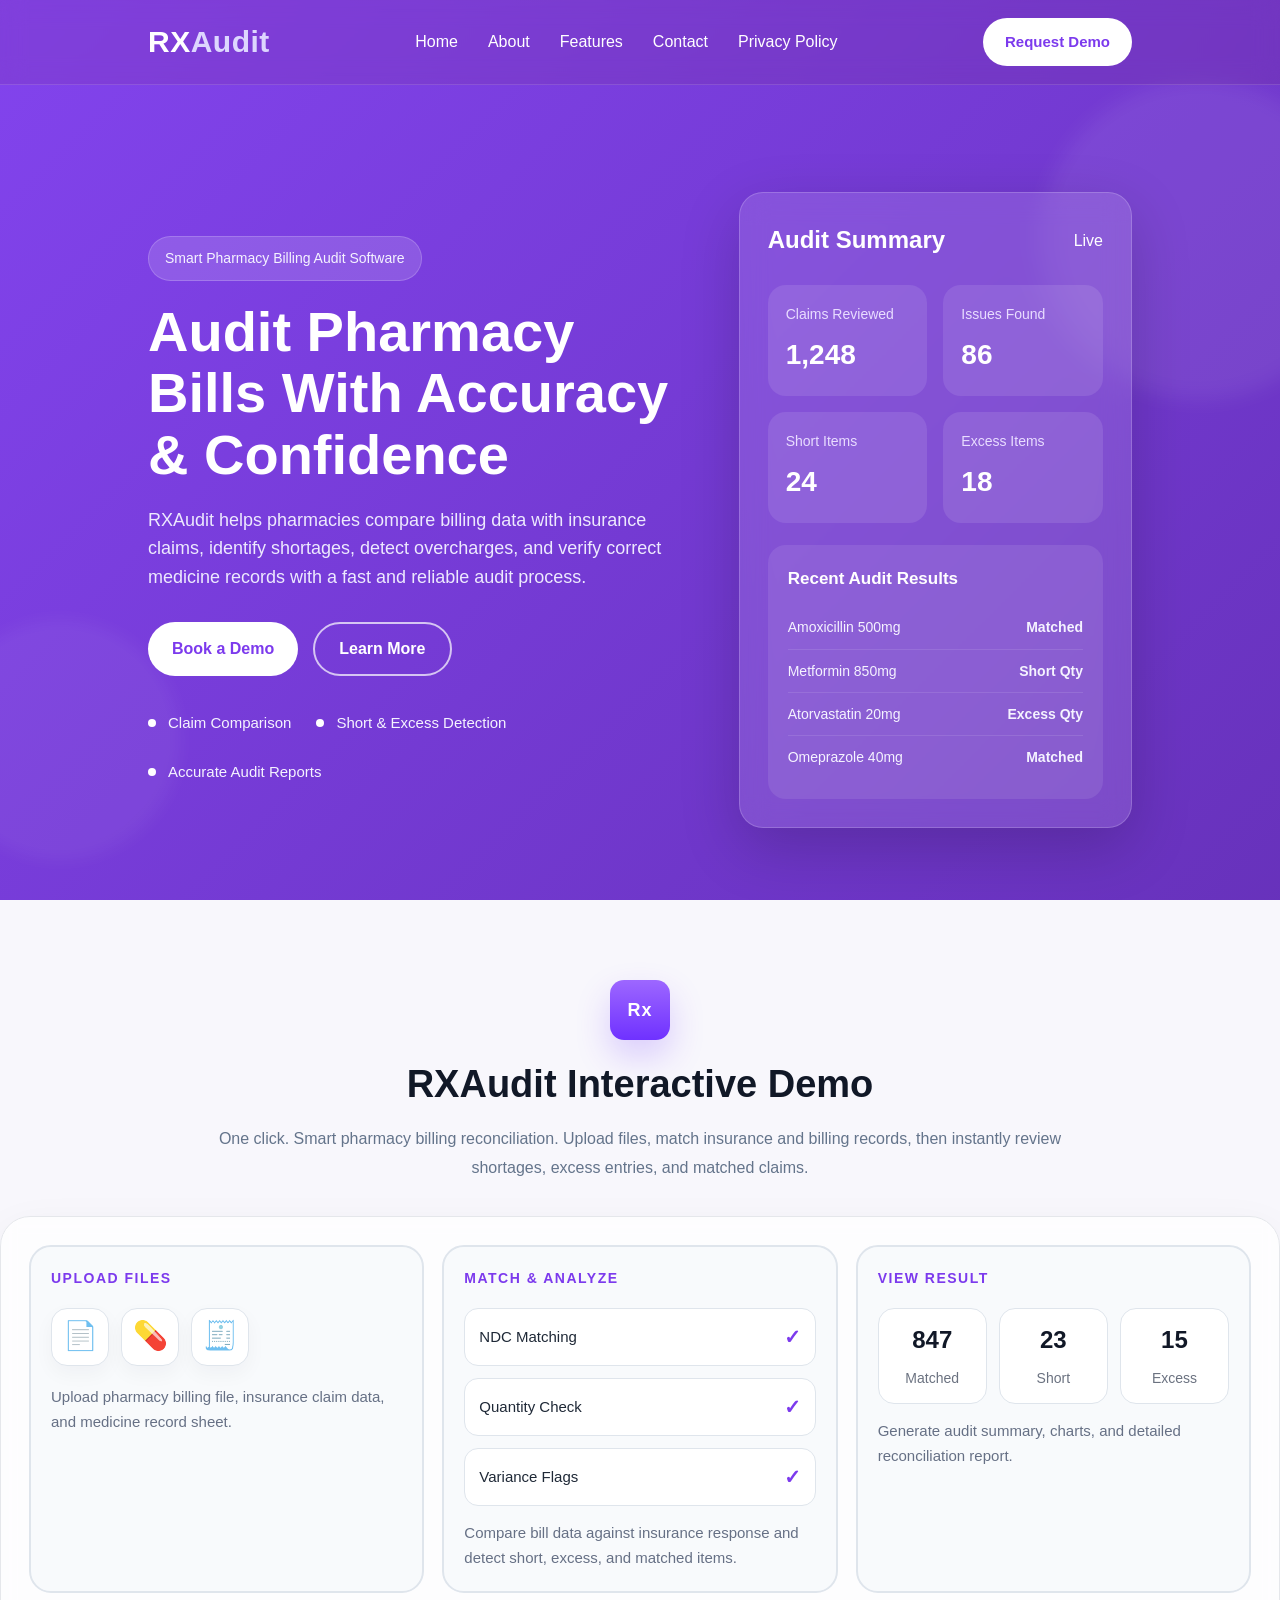
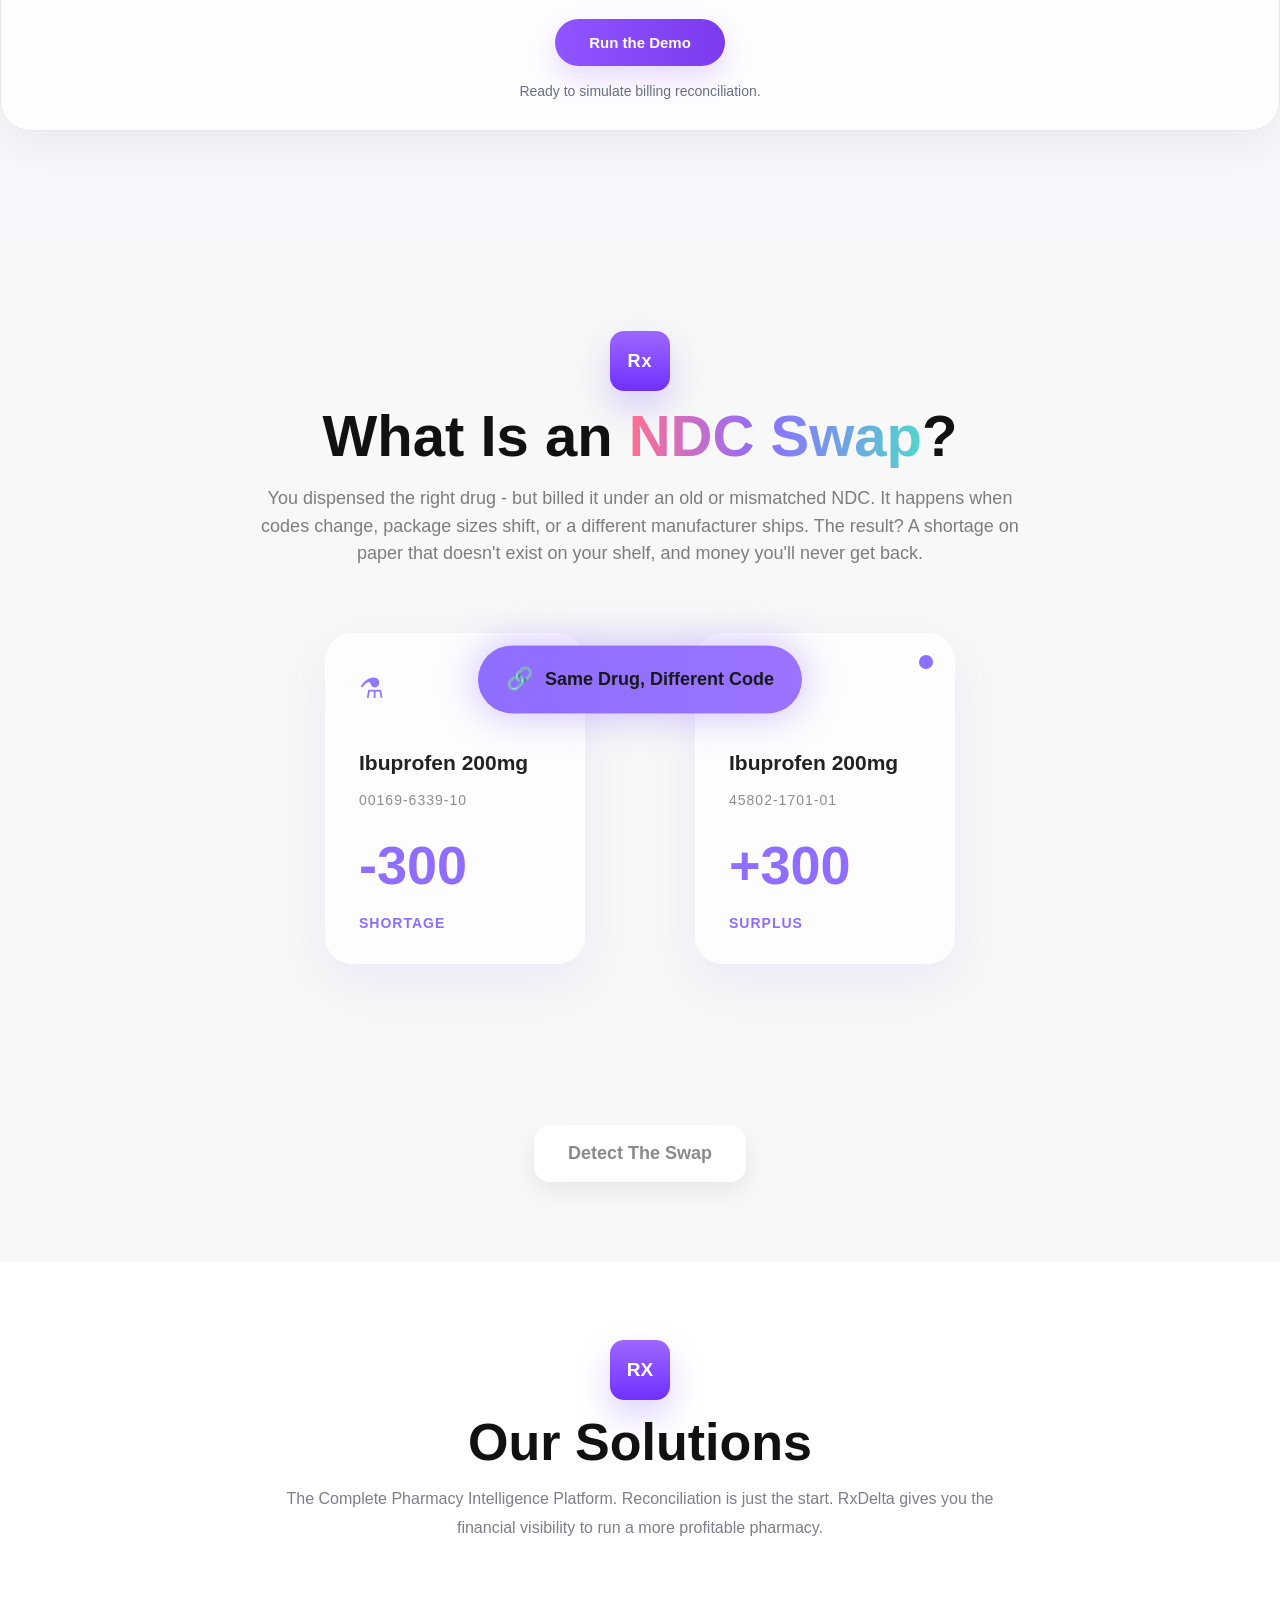
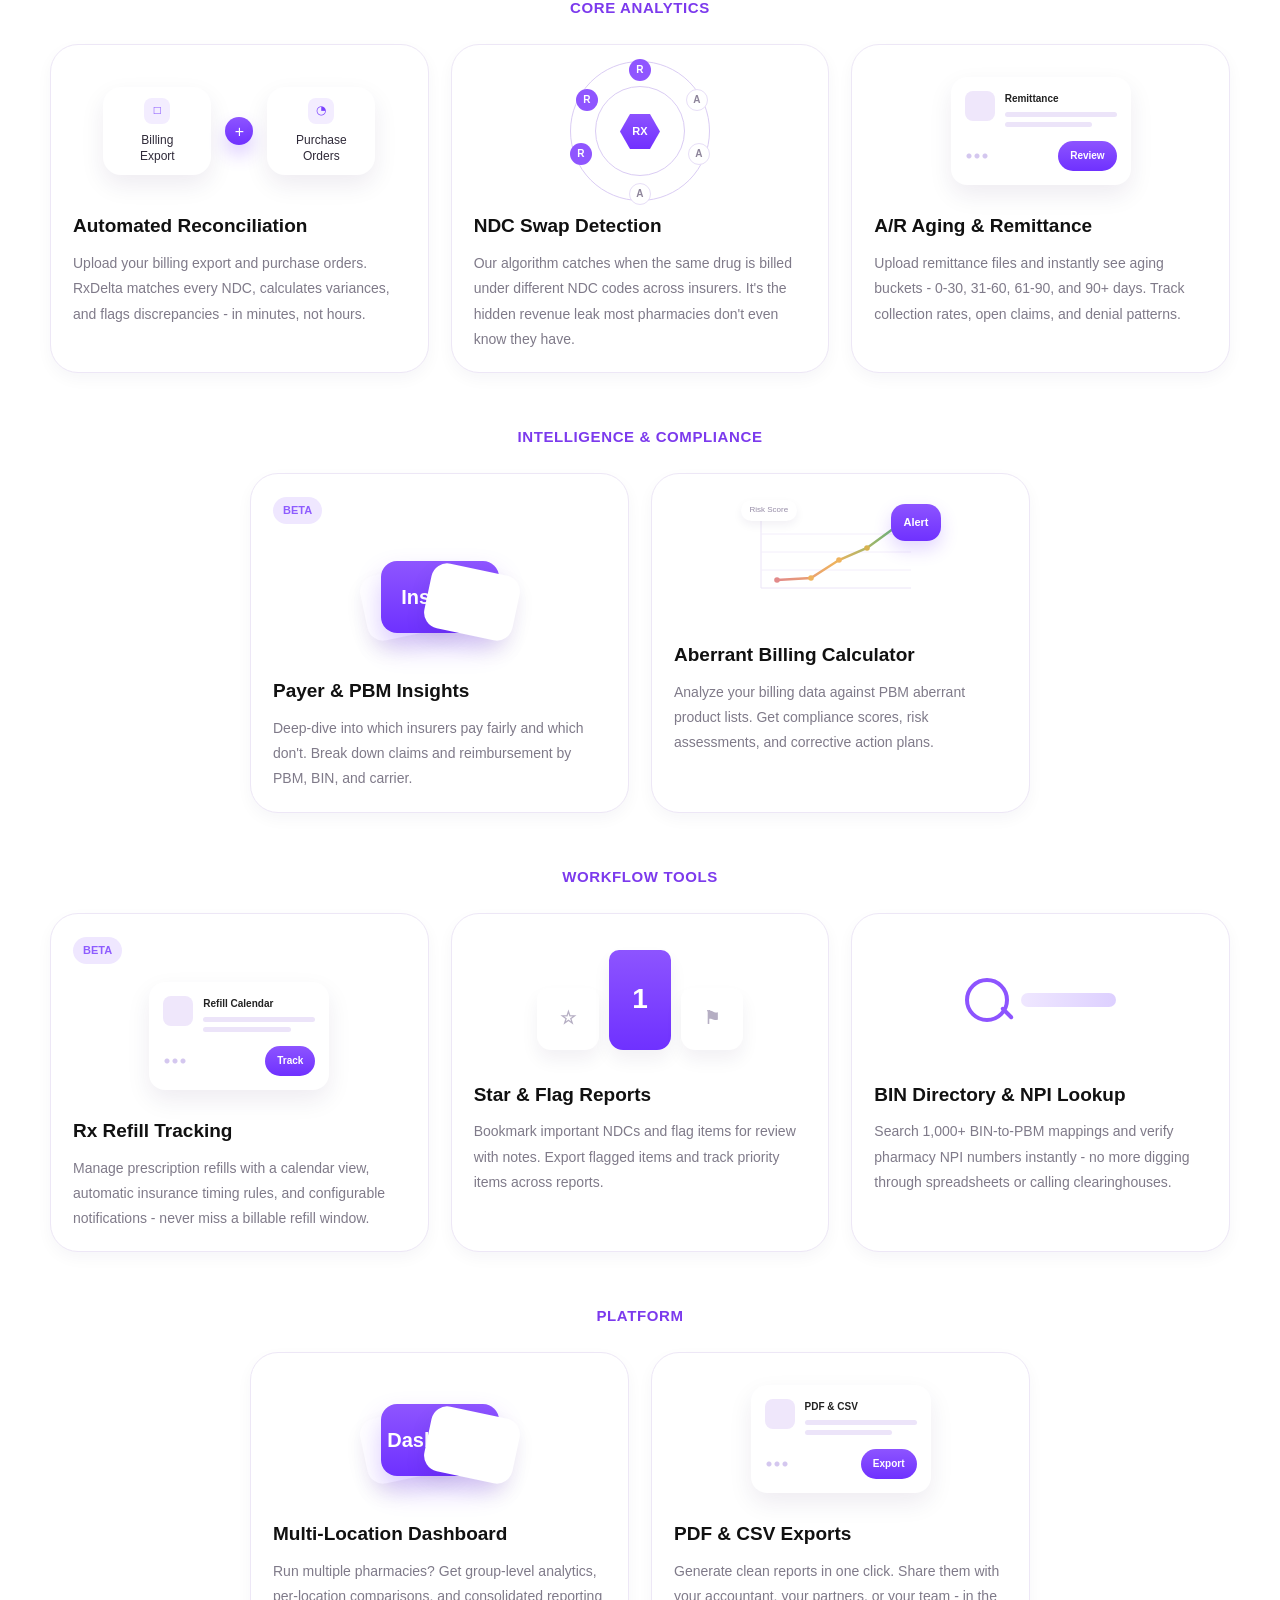
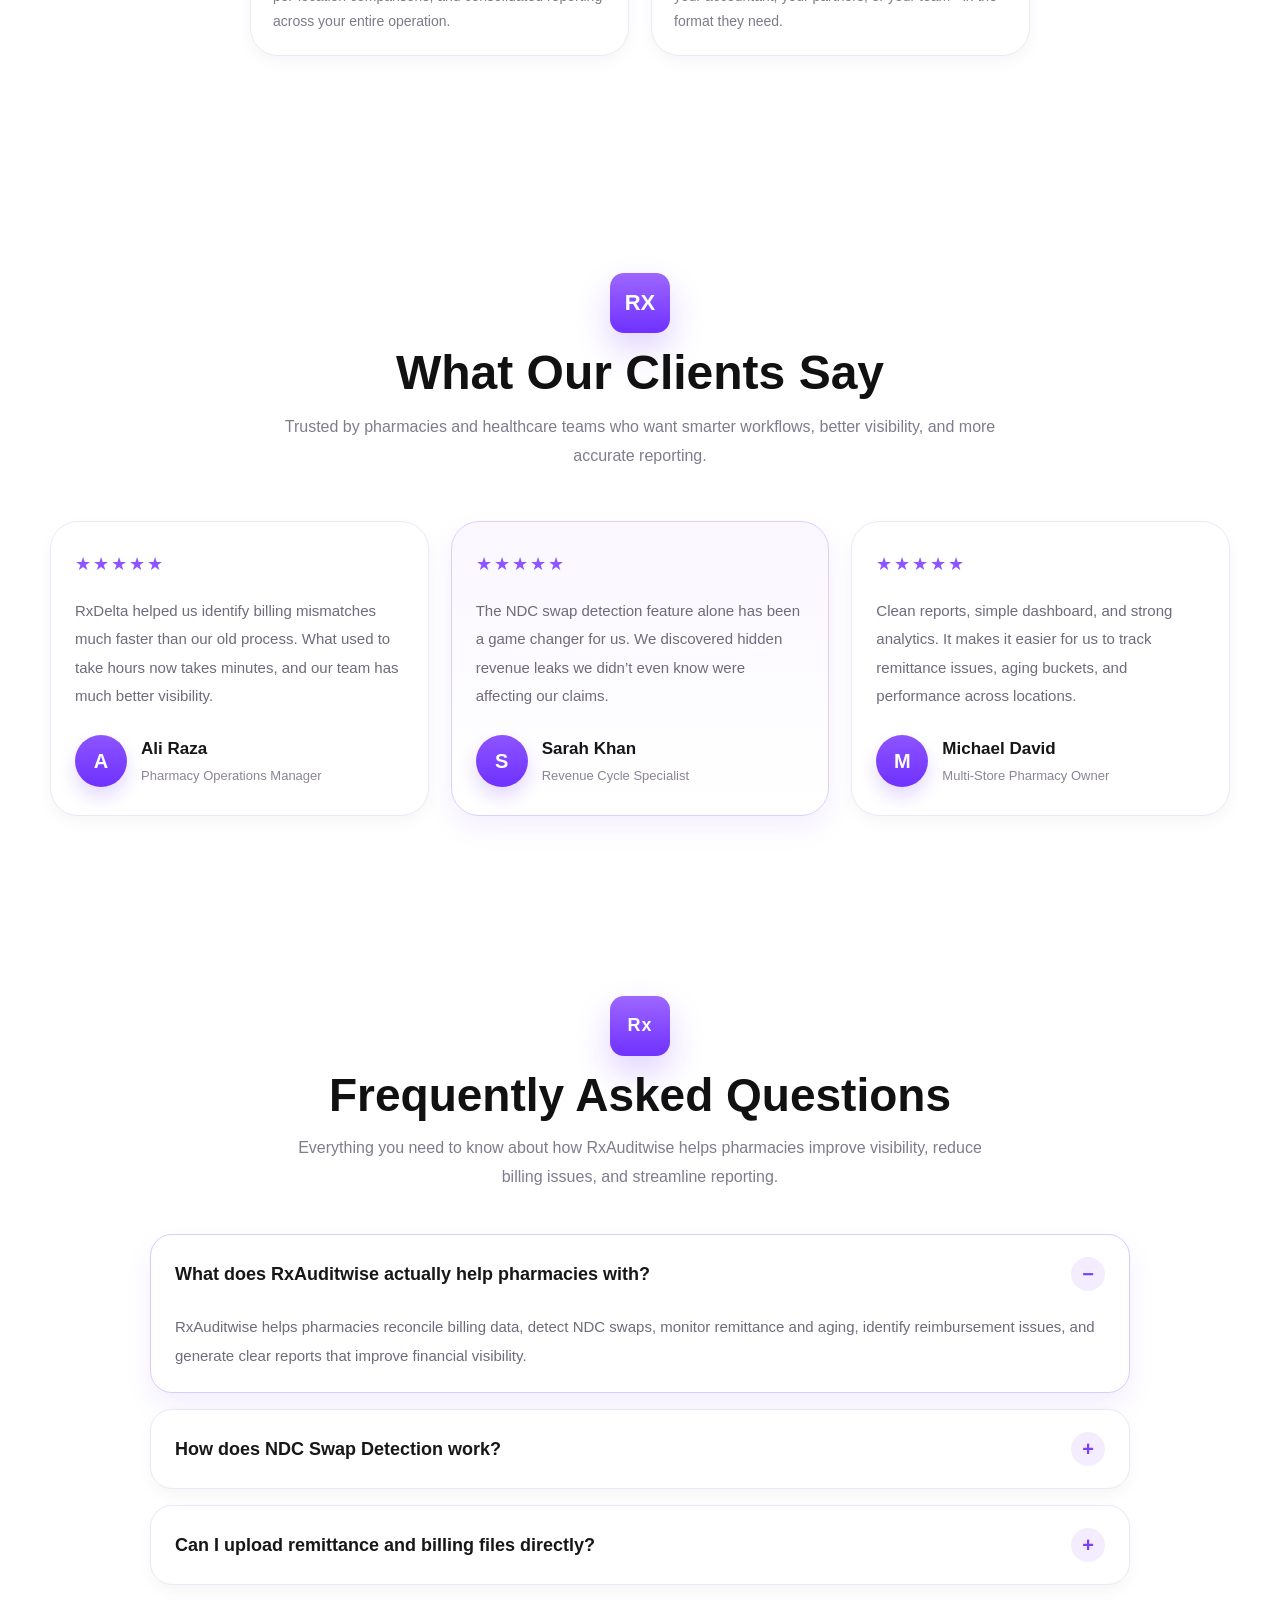
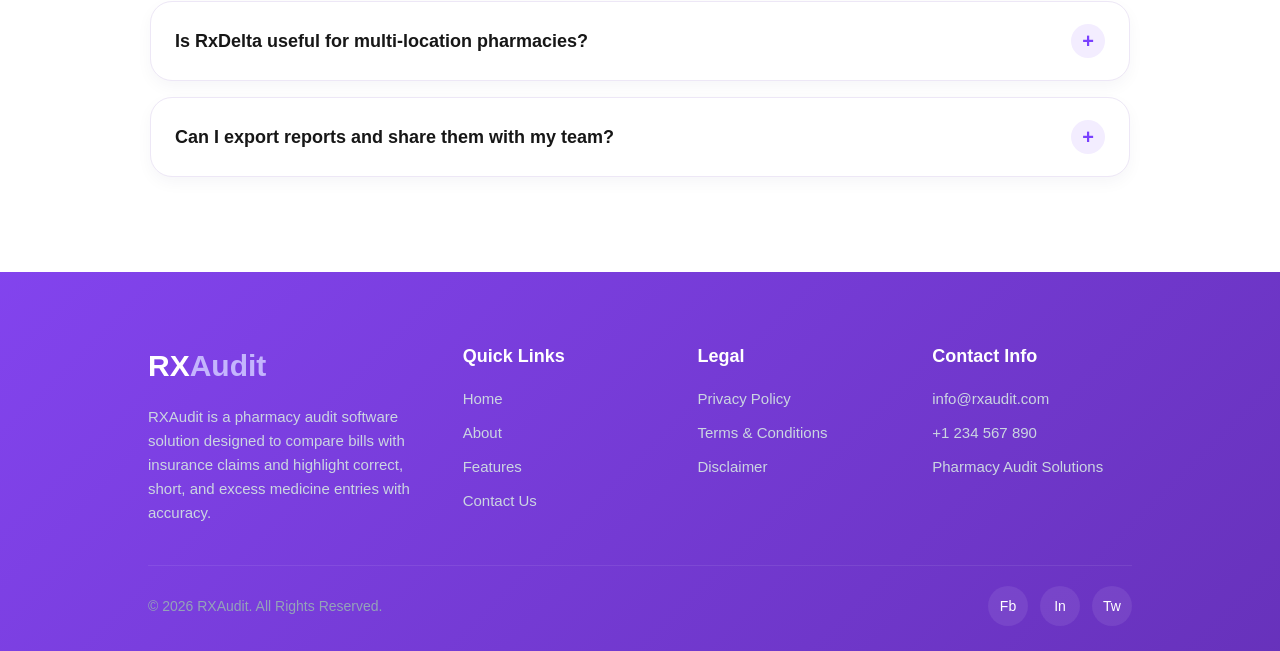
==== index.html @ bf42e281 "Add files via upload" ====
<!DOCTYPE html>
<html lang="en">
<head>
  <meta charset="UTF-8" />
  <meta name="viewport" content="width=device-width, initial-scale=1.0" />
  <title>RXAudit</title>
  <link rel="stylesheet" href="rxaudit.css">
  </head>


<body>

  <!-- Header -->
  <header class="rxa-header">
    <div class="container">
      <div class="rxa-header-inner">
        <a href="#" class="rxa-logo">RX<span>Audit</span></a>

        <nav class="rxa-nav" id="rxaNav">
          <a href="#">Home</a>
          <a href="#">About</a>
          <a href="#">Features</a>
          <a href="#">Contact</a>
          <a href="#">Privacy Policy</a>
        </nav>

        <a href="#" class="rxa-header-btn">Request Demo</a>

        <div class="rxa-menu-toggle" id="rxaMenuToggle">
          <span></span>
          <span></span>
          <span></span>
        </div>
      </div>
    </div>
  </header>

  <!-- Hero Section -->
  <section class="rxa-hero">
    <div class="container">
      <div class="rxa-hero-inner">
        
        <div class="rxa-hero-text">
          <div class="rxa-badge">Smart Pharmacy Billing Audit Software</div>
          <h1>Audit Pharmacy Bills With Accuracy & Confidence</h1>
          <p>
            RXAudit helps pharmacies compare billing data with insurance claims, identify shortages, detect overcharges, and verify correct medicine records with a fast and reliable audit process.
          </p>

          <div class="rxa-hero-buttons">
            <a href="#" class="rxa-btn-primary">Book a Demo</a>
            <a href="#" class="rxa-btn-outline">Learn More</a>
          </div>

          <div class="rxa-hero-features">
            <span>Claim Comparison</span>
            <span>Short & Excess Detection</span>
            <span>Accurate Audit Reports</span>
          </div>
        </div>

        <div class="rxa-hero-card">
          <div class="rxa-card-top">
            <h3>Audit Summary</h3>
            <span class="rxa-status">Live</span>
          </div>

          <div class="rxa-stat-grid">
            <div class="rxa-stat-box">
              <h4>Claims Reviewed</h4>
              <strong>1,248</strong>
            </div>
            <div class="rxa-stat-box">
              <h4>Issues Found</h4>
              <strong>86</strong>
            </div>
            <div class="rxa-stat-box">
              <h4>Short Items</h4>
              <strong>24</strong>
            </div>
            <div class="rxa-stat-box">
              <h4>Excess Items</h4>
              <strong>18</strong>
            </div>
          </div>

          <div class="rxa-audit-list">
            <h5>Recent Audit Results</h5>
            <ul>
              <li><span>Amoxicillin 500mg</span> <strong>Matched</strong></li>
              <li><span>Metformin 850mg</span> <strong>Short Qty</strong></li>
              <li><span>Atorvastatin 20mg</span> <strong>Excess Qty</strong></li>
              <li><span>Omeprazole 40mg</span> <strong>Matched</strong></li>
            </ul>
          </div>
        </div>

      </div>
    </div>
  </section>


  


<!--Demo Section Start-->


<section>
  <div class="rx-wrapper">
    <div class="rx-heading">
        <div class="rxs-faq-icon-box">Rx</div>
      <h2>RXAudit Interactive Demo</h2>
      <p>
        One click. Smart pharmacy billing reconciliation. Upload files, match insurance and billing records, then instantly review shortages, excess entries, and matched claims.
      </p>
    </div>

    <!-- TOP 3 STEP SECTION -->
    <div class="rx-demo-card">
      <div class="rx-steps-grid">
        <div class="rx-step-box" id="step1">
          <div class="rx-step-label">Upload Files</div>
          <div class="rx-icons-row">
            <div class="rx-icon-card">📄</div>
            <div class="rx-icon-card">💊</div>
            <div class="rx-icon-card">🧾</div>
          </div>
          <div class="rx-step-status">
            Upload pharmacy billing file, insurance claim data, and medicine record sheet.
          </div>
        </div>

        <div class="rx-step-box" id="step2">
          <div class="rx-step-label">Match & Analyze</div>
          <div class="rx-compare-list">
            <div class="rx-compare-item">
              <span>NDC Matching</span>
              <span class="rx-check">✓</span>
            </div>
            <div class="rx-compare-item">
              <span>Quantity Check</span>
              <span class="rx-check">✓</span>
            </div>
            <div class="rx-compare-item">
              <span>Variance Flags</span>
              <span class="rx-check">✓</span>
            </div>
          </div>
          <div class="rx-step-status">
            Compare bill data against insurance response and detect short, excess, and matched items.
          </div>
        </div>

        <div class="rx-step-box" id="step3">
          <div class="rx-step-label">View Result</div>
          <div class="rx-view-stats">
            <div class="rx-mini-stat">
              <strong id="topMatched">847</strong>
              <span>Matched</span>
            </div>
            <div class="rx-mini-stat">
              <strong id="topShort">23</strong>
              <span>Short</span>
            </div>
            <div class="rx-mini-stat">
              <strong id="topExcess">15</strong>
              <span>Excess</span>
            </div>
          </div>
          <div class="rx-step-status">
            Generate audit summary, charts, and detailed reconciliation report.
          </div>
        </div>
      </div>

      <div class="rx-demo-controls">
        <button class="rx-run-btn" id="runDemoBtn">Run the Demo</button>
        <div class="rx-demo-status" id="demoStatus">Ready to simulate billing reconciliation.</div>
      </div>
    </div>

    <!-- BOTTOM DASHBOARD -->
    <div class="rx-dashboard" id="rxDashboard">
      <div class="rx-card rx-chart-card">
        <div class="rx-chart-header">
          <div class="rx-chart-left">
            <h5>Insurance Claims</h5>
            <div class="rx-claims-row">
              <h3 id="claimValue">$1.8M</h3>
              <div class="rx-growth" id="claimGrowth">▲ 30.5%</div>
            </div>
          </div>

          <div class="rx-chart-right">
            <span>Claims</span>
            <strong>$</strong>
          </div>
        </div>

        <div class="rx-legend">
          <div class="rx-legend-item"><span class="rx-dot dot-a"></span> Insurance A</div>
          <div class="rx-legend-item"><span class="rx-dot dot-b"></span> Insurance B</div>
          <div class="rx-legend-item"><span class="rx-dot dot-c"></span> Insurance C</div>
        </div>

        <div class="rx-chart-area">
          <div class="rx-grid-line g1"></div>
          <div class="rx-grid-line g2"></div>
          <div class="rx-grid-line g3"></div>
          <div class="rx-grid-line g4"></div>
          <div class="rx-grid-line g5"></div>

          <div class="rx-y-labels">
            <span>100K</span>
            <span>75K</span>
            <span>50K</span>
            <span>25K</span>
            <span>0</span>
          </div>

          <svg class="rx-chart-svg" viewBox="0 0 1000 250" preserveAspectRatio="none">
            <defs>
              <linearGradient id="fillA" x1="0" y1="0" x2="0" y2="1">
                <stop offset="0%" stop-color="#4361ff" stop-opacity="0.18"/>
                <stop offset="100%" stop-color="#4361ff" stop-opacity="0.03"/>
              </linearGradient>
            </defs>

            <path id="areaA" fill="url(#fillA)" stroke="none"></path>
<path id="lineA" fill="none" stroke="#4361ff" stroke-width="4" stroke-linecap="round"></path>
<path id="lineB" fill="none" stroke="#22c55e" stroke-width="2.5" stroke-linecap="round"></path>
<path id="lineC" fill="none" stroke="#f59e0b" stroke-width="2.5" stroke-linecap="round"></path>
          </svg>
        </div>

        <div class="rx-months">
          <span>Jan</span><span>Feb</span><span>Mar</span><span>Apr</span>
          <span>May</span><span>Jun</span><span>Jul</span><span>Aug</span>
          <span>Sep</span><span>Oct</span><span>Nov</span><span>Dec</span>
        </div>
      </div>

      <div class="rx-tabs">
        <button class="rx-tab-btn" data-tab="all">All</button>
        <button class="rx-tab-btn active" data-tab="A">Insurance A</button>
        <button class="rx-tab-btn" data-tab="B">Insurance B</button>
        <button class="rx-tab-btn" data-tab="C">Insurance C</button>
      </div>

      <div class="rx-card rx-report-card">
        <h5>Your Reconciliation Report</h5>
        <div class="rx-table-wrap">
          <table class="rx-report-table">
            <thead>
              <tr>
                <th>NDC</th>
                <th>Drug Name</th>
                <th>Billed</th>
                <th>Purch</th>
                <th>Delta</th>
              </tr>
            </thead>
            <tbody id="reportTableBody"></tbody>
          </table>
        </div>
      </div>
    </div>
  </div>
</section>


<!-- Demo Section End-->


<!--NDC Swap Demo Section Start-->


<section class="ndc-swap-demo">
  <div class="ndc-demo-container">
    <div class="ndc-demo-header">
        <div class="rxs-faq-icon-box">Rx</div>
      <h2>What Is an <span>NDC Swap</span>?</h2>
      <p>
        You dispensed the right drug - but billed it under an old or mismatched NDC.
        It happens when codes change, package sizes shift, or a different manufacturer ships.
        The result? A shortage on paper that doesn't exist on your shelf, and money you'll never get back.
      </p>
    </div>

    <div class="ndc-cards-wrap" id="ndcCardsWrap">
      <div class="ndc-card ndc-left-card">
        <div class="ndc-card-icon">⚗</div>
        <div class="ndc-card-dot"></div>
        <h3>Ibuprofen 200mg</h3>
        <p class="ndc-code">00169-6339-10</p>
        <div class="ndc-amount ndc-negative" id="leftAmount">-300</div>
        <div class="ndc-label">SHORTAGE</div>
      </div>

      <div class="ndc-swap-badge" id="swapBadge">
        <span>🔗</span>
        <span>Same Drug, Different Code</span>
      </div>

      <div class="ndc-card ndc-right-card">
        <div class="ndc-card-icon">⚗</div>
        <div class="ndc-card-dot"></div>
        <h3>Ibuprofen 200mg</h3>
        <p class="ndc-code">45802-1701-01</p>
        <div class="ndc-amount ndc-positive" id="rightAmount">+300</div>
        <div class="ndc-label">SURPLUS</div>
      </div>

      <div class="ndc-scan-line" id="scanLine"></div>
    </div>

    <div class="ndc-result" id="ndcResult">
      <span class="neg">-300</span>
      <span class="eq-symbol">+</span>
      <span class="pos">+300</span>
      <span class="eq-symbol">=</span>
      <span class="zero">0</span>
    </div>

    <div class="ndc-demo-btn-wrap">
      <button id="detectSwapBtn" class="ndc-demo-btn">Detect The Swap</button>
    </div>
  </div>
</section>

<!--NDC Swap Demo Section End-->


<!--Our Solutions Section Start -->
<section class="rxs-solutions-main">
  <div class="rxs-solutions-container">

    <div class="rxs-solutions-header">
      <div class="rxs-solutions-top-line"></div>
      <div class="rxs-solutions-icon-box">RX</div>
      <h2 class="rxs-solutions-title">Our Solutions</h2>
      <p class="rxs-solutions-subtitle">
        The Complete Pharmacy Intelligence Platform. Reconciliation is just the start. RxDelta gives you the financial visibility to run a more profitable pharmacy.
      </p>
    </div>

    <!-- Core Analytics -->
    <div class="rxs-solutions-group">
      <div class="rxs-solutions-group-label">Core Analytics</div>

      <div class="rxs-solutions-grid rxs-solutions-grid-3">
        <div class="rxs-solution-card">
          <div class="rxs-card-visual">
            <div class="rxs-visual-flow">
              <div class="rxs-mini-box">
                <div class="rxs-mini-icon">□</div>
                <span>Billing<br>Export</span>
              </div>
              <div class="rxs-plus-badge">+</div>
              <div class="rxs-mini-box">
                <div class="rxs-mini-icon">◔</div>
                <span>Purchase<br>Orders</span>
              </div>
            </div>
          </div>
          <h3>Automated Reconciliation</h3>
          <p>
            Upload your billing export and purchase orders. RxDelta matches every NDC, calculates variances, and flags discrepancies - in minutes, not hours.
          </p>
        </div>

        <div class="rxs-solution-card">
          <div class="rxs-card-visual">
            <div class="rxs-circle-system">
              <div class="rxs-ring rxs-ring-one"></div>
              <div class="rxs-ring rxs-ring-two"></div>

              <span class="rxs-node rxs-node-r rxs-n1">R</span>
              <span class="rxs-node rxs-node-r rxs-n2">R</span>
              <span class="rxs-node rxs-node-r rxs-n3">R</span>
              <span class="rxs-node rxs-node-a rxs-n4">A</span>
              <span class="rxs-node rxs-node-a rxs-n5">A</span>
              <span class="rxs-node rxs-node-a rxs-n6">A</span>

              <div class="rxs-center-hex">RX</div>
            </div>
          </div>
          <h3>NDC Swap Detection</h3>
          <p>
            Our algorithm catches when the same drug is billed under different NDC codes across insurers. It's the hidden revenue leak most pharmacies don't even know they have.
          </p>
        </div>

        <div class="rxs-solution-card">
          <div class="rxs-card-visual">
            <div class="rxs-product-demo">
              <div class="rxs-product-row">
                <div class="rxs-thumb-box"></div>
                <div class="rxs-product-lines">
                  <strong>Remittance</strong>
                  <span></span>
                  <span></span>
                </div>
              </div>
              <div class="rxs-product-footer">
                <div class="rxs-dots"></div>
                <a href="#">Review</a>
              </div>
            </div>
          </div>
          <h3>A/R Aging &amp; Remittance</h3>
          <p>
            Upload remittance files and instantly see aging buckets - 0-30, 31-60, 61-90, and 90+ days. Track collection rates, open claims, and denial patterns.
          </p>
        </div>
      </div>
    </div>

    <!-- Intelligence & Compliance -->
    <div class="rxs-solutions-group">
      <div class="rxs-solutions-group-label">Intelligence &amp; Compliance</div>

      <div class="rxs-solutions-grid rxs-solutions-grid-2">
        <div class="rxs-solution-card">
          <div class="rxs-card-badge-row">
            <span class="rxs-beta-badge">Beta</span>
          </div>
          <div class="rxs-card-visual">
            <div class="rxs-stack-wrap">
              <div class="rxs-stack-card left"></div>
              <div class="rxs-stack-card center">Insights</div>
              <div class="rxs-stack-card right"></div>
            </div>
          </div>
          <h3>Payer &amp; PBM Insights</h3>
          <p>
            Deep-dive into which insurers pay fairly and which don't. Break down claims and reimbursement by PBM, BIN, and carrier.
          </p>
        </div>

        <div class="rxs-solution-card">
          <div class="rxs-card-visual">
            <div class="rxs-graph-box">
              <div class="rxs-graph-tag">Risk Score</div>
              <div class="rxs-graph-price">Alert</div>
              <svg width="190" height="110" viewBox="0 0 190 110">
                <line x1="20" y1="88" x2="170" y2="88" stroke="#ebe4f7" stroke-width="1"/>
                <line x1="20" y1="20" x2="20" y2="88" stroke="#ebe4f7" stroke-width="1"/>
                <line x1="20" y1="70" x2="170" y2="70" stroke="#f3eefb" stroke-width="1"/>
                <line x1="20" y1="52" x2="170" y2="52" stroke="#f3eefb" stroke-width="1"/>
                <line x1="20" y1="34" x2="170" y2="34" stroke="#f3eefb" stroke-width="1"/>

                <polyline
                  points="36,80 70,78 98,60 126,48 156,26"
                  fill="none"
                  stroke="url(#rxsGraphGrad)"
                  stroke-width="2.5"
                />

                <circle cx="36" cy="80" r="2.8" fill="#e28a8a"/>
                <circle cx="70" cy="78" r="2.8" fill="#efb35e"/>
                <circle cx="98" cy="60" r="2.8" fill="#efb35e"/>
                <circle cx="126" cy="48" r="2.8" fill="#d7b24f"/>
                <circle cx="156" cy="26" r="3.4" fill="#63b874"/>

                <defs>
                  <linearGradient id="rxsGraphGrad" x1="36" y1="80" x2="156" y2="26" gradientUnits="userSpaceOnUse">
                    <stop offset="0%" stop-color="#e28a8a"/>
                    <stop offset="45%" stop-color="#efb35e"/>
                    <stop offset="100%" stop-color="#63b874"/>
                  </linearGradient>
                </defs>
              </svg>
            </div>
          </div>
          <h3>Aberrant Billing Calculator</h3>
          <p>
            Analyze your billing data against PBM aberrant product lists. Get compliance scores, risk assessments, and corrective action plans.
          </p>
        </div>
      </div>
    </div>

    <!-- Workflow Tools -->
    <div class="rxs-solutions-group">
      <div class="rxs-solutions-group-label">Workflow Tools</div>

      <div class="rxs-solutions-grid rxs-solutions-grid-3">
        <div class="rxs-solution-card">
          <div class="rxs-card-badge-row">
            <span class="rxs-beta-badge">Beta</span>
          </div>
          <div class="rxs-card-visual">
            <div class="rxs-product-demo">
              <div class="rxs-product-row">
                <div class="rxs-thumb-box"></div>
                <div class="rxs-product-lines">
                  <strong>Refill Calendar</strong>
                  <span></span>
                  <span></span>
                </div>
              </div>
              <div class="rxs-product-footer">
                <div class="rxs-dots"></div>
                <a href="#">Track</a>
              </div>
            </div>
          </div>
          <h3>Rx Refill Tracking</h3>
          <p>
            Manage prescription refills with a calendar view, automatic insurance timing rules, and configurable notifications - never miss a billable refill window.
          </p>
        </div>

        <div class="rxs-solution-card">
          <div class="rxs-card-visual">
            <div class="rxs-rank-wrap">
              <div class="rxs-rank-box small">☆</div>
              <div class="rxs-rank-box big">1</div>
              <div class="rxs-rank-box small">⚑</div>
            </div>
          </div>
          <h3>Star &amp; Flag Reports</h3>
          <p>
            Bookmark important NDCs and flag items for review with notes. Export flagged items and track priority items across reports.
          </p>
        </div>

        <div class="rxs-solution-card">
          <div class="rxs-card-visual">
            <div class="rxs-search-visual">
              <div class="rxs-search-circle"></div>
              <div class="rxs-search-bar"></div>
            </div>
          </div>
          <h3>BIN Directory &amp; NPI Lookup</h3>
          <p>
            Search 1,000+ BIN-to-PBM mappings and verify pharmacy NPI numbers instantly - no more digging through spreadsheets or calling clearinghouses.
          </p>
        </div>
      </div>
    </div>

    <!-- Platform -->
    <div class="rxs-solutions-group">
      <div class="rxs-solutions-group-label">Platform</div>

      <div class="rxs-solutions-grid rxs-solutions-grid-2">
        <div class="rxs-solution-card">
          <div class="rxs-card-visual">
            <div class="rxs-stack-wrap">
              <div class="rxs-stack-card left"></div>
              <div class="rxs-stack-card center">Dashboard</div>
              <div class="rxs-stack-card right"></div>
            </div>
          </div>
          <h3>Multi-Location Dashboard</h3>
          <p>
            Run multiple pharmacies? Get group-level analytics, per-location comparisons, and consolidated reporting across your entire operation.
          </p>
        </div>

        <div class="rxs-solution-card">
          <div class="rxs-card-visual">
            <div class="rxs-product-demo">
              <div class="rxs-product-row">
                <div class="rxs-thumb-box"></div>
                <div class="rxs-product-lines">
                  <strong>PDF &amp; CSV</strong>
                  <span></span>
                  <span></span>
                </div>
              </div>
              <div class="rxs-product-footer">
                <div class="rxs-dots"></div>
                <a href="#">Export</a>
              </div>
            </div>
          </div>
          <h3>PDF &amp; CSV Exports</h3>
          <p>
            Generate clean reports in one click. Share them with your accountant, your partners, or your team - in the format they need.
          </p>
        </div>
      </div>
    </div>

  </div>
</section>
<!--Our Solutions Section End -->


<!--Our Testimonial Section  Start-->

 <section class="rxs-testimonials-main">
  <div class="rxs-testimonials-container">

    <div class="rxs-testimonials-header">
    <div class="rxs-testimonials-icon-box">RX</div>
      <h2 class="rxs-testimonials-title">What Our Clients Say</h2>
      <p class="rxs-testimonials-subtitle">
        Trusted by pharmacies and healthcare teams who want smarter workflows,
        better visibility, and more accurate reporting.
      </p>
    </div>

    <div class="rxs-testimonials-grid">

      <div class="rxs-testimonial-card">
        <div class="rxs-testimonial-stars">★★★★★</div>
        <p class="rxs-testimonial-text">
          RxDelta helped us identify billing mismatches much faster than our old process.
          What used to take hours now takes minutes, and our team has much better visibility.
        </p>
        <div class="rxs-testimonial-user">
          <div class="rxs-testimonial-avatar">A</div>
          <div class="rxs-testimonial-meta">
            <h4>Ali Raza</h4>
            <span>Pharmacy Operations Manager</span>
          </div>
        </div>
      </div>

      <div class="rxs-testimonial-card rxs-testimonial-featured">
        <div class="rxs-testimonial-stars">★★★★★</div>
        <p class="rxs-testimonial-text">
          The NDC swap detection feature alone has been a game changer for us.
          We discovered hidden revenue leaks we didn’t even know were affecting our claims.
        </p>
        <div class="rxs-testimonial-user">
          <div class="rxs-testimonial-avatar">S</div>
          <div class="rxs-testimonial-meta">
            <h4>Sarah Khan</h4>
            <span>Revenue Cycle Specialist</span>
          </div>
        </div>
      </div>

      <div class="rxs-testimonial-card">
        <div class="rxs-testimonial-stars">★★★★★</div>
        <p class="rxs-testimonial-text">
          Clean reports, simple dashboard, and strong analytics. It makes it easier for us
          to track remittance issues, aging buckets, and performance across locations.
        </p>
        <div class="rxs-testimonial-user">
          <div class="rxs-testimonial-avatar">M</div>
          <div class="rxs-testimonial-meta">
            <h4>Michael David</h4>
            <span>Multi-Store Pharmacy Owner</span>
          </div>
        </div>
      </div>

    </div>
  </div>
</section>

<!--Our Testimonial Section  End-->


<!--FAQ Section Start-->
<section class="rxs-faq-main">
  <div class="rxs-faq-container">

    <div class="rxs-faq-header">
      <div class="rxs-faq-icon-box">Rx</div>
      <h2 class="rxs-faq-title">Frequently Asked Questions</h2>
      <p class="rxs-faq-subtitle">
        Everything you need to know about how RxAuditwise helps pharmacies improve visibility,
        reduce billing issues, and streamline reporting.
      </p>
    </div>

    <div class="rxs-faq-list">

      <div class="rxs-faq-item active">
        <button class="rxs-faq-question">
          <span>What does RxAuditwise actually help pharmacies with?</span>
          <span class="rxs-faq-toggle">−</span>
        </button>
        <div class="rxs-faq-answer">
          <p>
            RxAuditwise helps pharmacies reconcile billing data, detect NDC swaps, monitor remittance and aging,
            identify reimbursement issues, and generate clear reports that improve financial visibility.
          </p>
        </div>
      </div>

      <div class="rxs-faq-item">
        <button class="rxs-faq-question">
          <span>How does NDC Swap Detection work?</span>
          <span class="rxs-faq-toggle">+</span>
        </button>
        <div class="rxs-faq-answer">
          <p>
            Our system identifies cases where the same drug has been billed under different NDC codes.
            This helps pharmacies catch hidden shortages, surpluses, and revenue leaks that are often missed in manual reviews.
          </p>
        </div>
      </div>

      <div class="rxs-faq-item">
        <button class="rxs-faq-question">
          <span>Can I upload remittance and billing files directly?</span>
          <span class="rxs-faq-toggle">+</span>
        </button>
        <div class="rxs-faq-answer">
          <p>
            Yes. RxDelta is designed to work with billing exports, purchase orders, remittance files,
            and related operational data so your team can analyze everything in one workflow.
          </p>
        </div>
      </div>

      <div class="rxs-faq-item">
        <button class="rxs-faq-question">
          <span>Is RxDelta useful for multi-location pharmacies?</span>
          <span class="rxs-faq-toggle">+</span>
        </button>
        <div class="rxs-faq-answer">
          <p>
            Absolutely. The platform includes multi-location dashboard functionality so you can compare performance,
            review trends, and manage reporting across your full pharmacy operation.
          </p>
        </div>
      </div>

      <div class="rxs-faq-item">
        <button class="rxs-faq-question">
          <span>Can I export reports and share them with my team?</span>
          <span class="rxs-faq-toggle">+</span>
        </button>
        <div class="rxs-faq-answer">
          <p>
            Yes. You can export reports in clean PDF and CSV formats, making it easy to share insights
            with accountants, partners, managers, and internal teams.
          </p>
        </div>
      </div>

    </div>
  </div>
</section>

<!--FAQ Section END-->
  <!-- Footer -->
  <footer class="rxa-footer">
    <div class="container">
      <div class="rxa-footer-top">

        <div class="rxa-footer-about">
          <div class="rxa-footer-logo">RX<span>Audit</span></div>
          <p>
            RXAudit is a pharmacy audit software solution designed to compare bills with insurance claims and highlight correct, short, and excess medicine entries with accuracy.
          </p>
        </div>

        <div>
          <h4>Quick Links</h4>
          <div class="rxa-footer-links">
            <a href="#">Home</a>
            <a href="#">About</a>
            <a href="#">Features</a>
            <a href="#">Contact Us</a>
          </div>
        </div>

        <div>
          <h4>Legal</h4>
          <div class="rxa-footer-links">
            <a href="#">Privacy Policy</a>
            <a href="#">Terms & Conditions</a>
            <a href="#">Disclaimer</a>
          </div>
        </div>

        <div>
          <h4>Contact Info</h4>
          <div class="rxa-footer-contact">
            <a href="mailto:info@rxaudit.com">info@rxaudit.com</a>
            <a href="tel:+1234567890">+1 234 567 890</a>
            <a href="#">Pharmacy Audit Solutions</a>
          </div>
        </div>

      </div>

      <div class="rxa-footer-bottom">
        <p>© 2026 RXAudit. All Rights Reserved.</p>
        <div class="rxa-socials">
          <a href="#">Fb</a>
          <a href="#">In</a>
          <a href="#">Tw</a>
        </div>
      </div>
    </div>
  </footer>

 
<script src="rxaudit.js"></script>
</body>
</html>
---- rxaudit.css ----
*{
      margin:0;
      padding:0;
      box-sizing:border-box;
    }

    body{
      font-family: Arial, sans-serif;
      background:#f8f7fc;
      color:#1f2937;
      line-height:1.6;
    }

    a{
      text-decoration:none;
    }

    ul{
      list-style:none;
    }

    .container{
      width:80%;
      max-width:1200px;
      margin:0 auto;
      padding:0 20px;
    }

    /* HEADER CSS Start */
    .rxa-header{
      position:absolute;
      top:0;
      left:0;
      width:100%;
      z-index:999;
      background:rgba(118, 32, 32, 0.08);
      backdrop-filter:blur(12px);
      -webkit-backdrop-filter:blur(12px);
      border-bottom:1px solid rgba(255,255,255,0.12);
    }

    .rxa-header-inner{
      display:flex;
      align-items:center;
      justify-content:space-between;
      padding:18px 0;
    }

    .rxa-logo{
      font-size:30px;
      font-weight:800;
      color:#fff;
      letter-spacing:0.5px;
    }

    .rxa-logo span{
      color:#ddd6fe;
    }

    .rxa-nav{
      display:flex;
      align-items:center;
      gap:30px;
    }

    .rxa-nav a{
      color:#fff;
      font-size:16px;
      font-weight:500;
      position:relative;
      transition:0.3s ease;
    }

    .rxa-nav a:hover{
      color:#e9ddff;
    }

    .rxa-nav a::after{
      content:"";
      position:absolute;
      left:0;
      bottom:-6px;
      width:0;
      height:2px;
      background:#fff;
      transition:0.3s ease;
    }

    .rxa-nav a:hover::after{
      width:100%;
    }

    .rxa-header-btn{
      display:inline-block;
      background:#fff;
      color:#7c3aed;
      padding:12px 22px;
      border-radius:30px;
      font-size:15px;
      font-weight:700;
      transition:0.3s ease;
    }

    .rxa-header-btn:hover{
      background:#ede9fe;
    }

    .rxa-menu-toggle{
      display:none;
      flex-direction:column;
      gap:5px;
      cursor:pointer;
    }

    .rxa-menu-toggle span{
      width:28px;
      height:3px;
      background:#fff;
      border-radius:4px;
    }

    /* Header Section End*/

    /* HERO Section Start*/
    .rxa-hero{
      min-height:100vh;
      display:flex;
      align-items:center;
      background:
        linear-gradient(135deg, rgba(124,58,237,0.95), rgba(91,33,182,0.92)),
        radial-gradient(circle at top right, rgba(255,255,255,0.12), transparent 35%);
      padding-top:120px;
      overflow:hidden;
      position:relative;
    }

    .rxa-hero::before{
      content:"";
      position:absolute;
      width:320px;
      height:320px;
      background:rgba(255,255,255,0.07);
      border-radius:50%;
      top:80px;
      right:-80px;
      filter:blur(10px);
    }

    .rxa-hero::after{
      content:"";
      position:absolute;
      width:240px;
      height:240px;
      background:rgba(255,255,255,0.05);
      border-radius:50%;
      bottom:40px;
      left:-60px;
      filter:blur(8px);
    }

    .rxa-hero-inner{
      display:flex;
      align-items:center;
      justify-content:space-between;
      gap:50px;
      position:relative;
      z-index:1;
    }

    .rxa-hero-text{
      flex:1 1 55%;
      color:#fff;
    }

    .rxa-badge{
      display:inline-block;
      background:rgba(255, 255, 255, 0.14);
      border:1px solid rgba(255,255,255,0.18);
      color:#f5f3ff;
      padding:10px 16px;
      border-radius:999px;
      font-size:14px;
      margin-bottom:20px;
    }

    .rxa-hero-text h1{
      font-size:56px;
      line-height:1.1;
      margin-bottom:20px;
      font-weight:800;
    }

    .rxa-hero-text p{
      font-size:18px;
      color:#ede9fe;
      max-width:620px;
      margin-bottom:30px;
    }

    .rxa-hero-buttons{
      display:flex;
      align-items:center;
      gap:15px;
      flex-wrap:wrap;
      margin-bottom:35px;
    }

    .rxa-btn-primary{
      display:inline-block;
      background:#fff;
      color:#7c3aed;
      padding:14px 24px;
      border-radius:30px;
      font-weight:700;
      transition:0.3s ease;
    }

    .rxa-btn-primary:hover{
      background:#ede9fe;
    }

    .rxa-btn-outline{
      display:inline-block;
      border:2px solid rgba(255,255,255,0.7);
      color:#fff;
      padding:12px 24px;
      border-radius:30px;
      font-weight:700;
      transition:0.3s ease;
    }

    .rxa-btn-outline:hover{
      background:#fff;
      color:#7c3aed;
    }

    .rxa-hero-features{
      display:flex;
      gap:25px;
      flex-wrap:wrap;
    }

    .rxa-hero-features span{
      font-size:15px;
      color:#f5f3ff;
      position:relative;
      padding-left:20px;
    }

    .rxa-hero-features span::before{
      content:"";
      position:absolute;
      left:0;
      top:8px;
      width:8px;
      height:8px;
      background:#fff;
      border-radius:50%;
    }

    .rxa-hero-card{
      flex:1 1 40%;
      max-width:430px;
      background:rgba(255,255,255,0.12);
      border:1px solid rgba(255,255,255,0.18);
      backdrop-filter:blur(14px);
      -webkit-backdrop-filter:blur(14px);
      border-radius:24px;
      padding:28px;
      color:#fff;
      box-shadow:0 20px 60px rgba(0,0,0,0.18);
    }

    .rxa-card-top{
      display:flex;
      justify-content:space-between;
      align-items:center;
      margin-bottom:25px;
    }

    .rxa-card-top h3{
      font-size:24px;
      font-weight:700;
    }

    
    .rxa-stat-grid{
      display:grid;
      grid-template-columns:1fr 1fr;
      gap:16px;
      margin-bottom:22px;
    }

    .rxa-stat-box{
      background:rgba(255,255,255,0.1);
      border-radius:18px;
      padding:18px;
    }

    .rxa-stat-box h4{
      font-size:14px;
      color:#e9ddff;
      margin-bottom:8px;
      font-weight:500;
    }

    .rxa-stat-box strong{
      font-size:28px;
      font-weight:800;
      display:block;
    }

    .rxa-audit-list{
      background:rgba(255,255,255,0.09);
      border-radius:18px;
      padding:20px;
    }

    .rxa-audit-list h5{
      font-size:17px;
      margin-bottom:14px;
      font-weight:700;
    }

    .rxa-audit-list li{
      display:flex;
      justify-content:space-between;
      gap:15px;
      padding:10px 0;
      border-bottom:1px solid rgba(255,255,255,0.1);
      font-size:14px;
      color:#f5f3ff;
    }

    .rxa-audit-list li:last-child{
      border-bottom:none;
    }

    /* HERO Section End */


    /* FOOTER  Section Start*/
    .rxa-footer{
      background: linear-gradient(135deg, rgba(124, 58, 237, 0.95), rgba(91, 33, 182, 0.92)), radial-gradient(circle at top right, rgba(255, 255, 255, 0.12), transparent 35%);
      color:#d1d5db;
      padding:70px 0 25px;
    }

    .rxa-footer-top{
      display:grid;
      grid-template-columns:1.4fr 1fr 1fr 1fr;
      gap:35px;
      margin-bottom:40px;
    }

    .rxa-footer-logo{
      font-size:30px;
      font-weight:800;
      color:#fff;
      margin-bottom:15px;
    }

    .rxa-footer-logo span{
      color:#c4b5fd;
    }

    .rxa-footer-about p{
      max-width:340px;
      color:#cbd5e1;
      font-size:15px;
    }

    .rxa-footer h4{
      color:#fff;
      font-size:18px;
      margin-bottom:16px;
    }

    .rxa-footer-links a,
    .rxa-footer-contact a{
      display:block;
      color:#cbd5e1;
      margin-bottom:10px;
      font-size:15px;
      transition:0.3s ease;
    }

    .rxa-footer-links a:hover,
    .rxa-footer-contact a:hover{
      color:#fff;
    }

    .rxa-footer-bottom{
      border-top:1px solid rgba(255,255,255,0.08);
      padding-top:20px;
      display:flex;
      justify-content:space-between;
      align-items:center;
      gap:20px;
      flex-wrap:wrap;
    }

    .rxa-footer-bottom p{
      font-size:14px;
      color:#94a3b8;
    }

    .rxa-socials{
      display:flex;
      gap:12px;
    }

    .rxa-socials a{
      width:40px;
      height:40px;
      display:flex;
      align-items:center;
      justify-content:center;
      border-radius:50%;
      background:rgba(255,255,255,0.08);
      color:#fff;
      font-size:14px;
      transition:0.3s ease;
    }

    .rxa-socials a:hover{
      background:#7c3aed;
    }

    /* RESPONSIVE */
    @media (max-width: 991px){
      .rxa-hero-inner{
        flex-direction:column;
        text-align:center;
      }

      .rxa-hero-text p{
        margin-left:auto;
        margin-right:auto;
      }

      .rxa-hero-buttons,
      .rxa-hero-features{
        justify-content:center;
      }

      .rxa-hero-card{
        max-width:100%;
        width:100%;
      }

      .rxa-footer-top{
        grid-template-columns:1fr 1fr;
      }
    }

    @media (max-width: 768px){
      .rxa-menu-toggle{
        display:flex;
      }

      .rxa-nav{
        position:absolute;
        top:100%;
        left:0;
        width:100%;
        background:#6d28d9;
        flex-direction:column;
        align-items:flex-start;
        gap:0;
        padding:10px 0;
        display:none;
      }

      .rxa-nav.active{
        display:flex;
      }

      .rxa-nav a{
        width:100%;
        padding:14px 20px;
      }

      .rxa-header-btn{
        display:none;
      }

      .rxa-hero-text h1{
        font-size:38px;
      }

      .rxa-hero-text p{
        font-size:16px;
      }

      .rxa-stat-grid{
        grid-template-columns:1fr;
      }

      .rxa-footer-top{
        grid-template-columns:1fr;
      }
    }

    @media (max-width: 480px){
      .rxa-hero{
        padding-top:110px;
      }

      .rxa-hero-text h1{
        font-size:32px;
      }

      .rxa-btn-primary,
      .rxa-btn-outline{
        width:100%;
        text-align:center;
      }

      .rxa-hero-buttons{
        flex-direction:column;
      }
    }

/* Footer Section End*/
  


    /*Demo Section Start*/

 

    .rx-wrapper {
      max-width: 1280px;
      margin: 0 auto;
      padding: 80px 0px 110px 0px;
      
    }

    .rx-heading {
      text-align: center;
      max-width: 880px;
      margin: 0 auto 34px;
    }

    .rx-heading h2 {
      font-size: 38px;
      margin-bottom: 10px;
      color: #111827;
    }

    .rx-heading p {
      font-size: 16px;
      color: #64748b;
      line-height: 1.8;
    }

    /* Top Flow Section */
    .rx-demo-card {
      background: rgba(255,255,255,0.75);
      border: 1px solid #e5e7eb;
      border-radius: 30px;
      padding: 28px;
      box-shadow: 0 15px 45px rgba(15, 23, 42, 0.06);
      backdrop-filter: blur(8px);
    }

    .rx-steps-grid {
      display: grid;
      grid-template-columns: repeat(3, 1fr);
      gap: 18px;
      margin-bottom: 26px;
    }

    .rx-step-box {
      background: #f8fafc;
      border: 2px solid #dfe5ec;
      border-radius: 22px;
      padding: 20px;
      min-height: 260px;
      transition: 0.35s ease;
    }

    .rx-step-box.active {
      border-color: #10b981;
      box-shadow: 0 12px 24px rgba(16, 185, 129, 0.08);
      transform: translateY(-3px);
    }

    .rx-step-box.done {
      border-color: #c7f9e9;
      background: linear-gradient(180deg, #f8fffc 0%, #f8fafc 100%);
    }

    .rx-step-label {
      color:  #7c3aed;
      font-size: 14px;
      font-weight: 800;
      letter-spacing: 1.5px;
      text-transform: uppercase;
      margin-bottom: 18px;
    }

    .rx-icons-row {
      display: flex;
      gap: 12px;
      flex-wrap: wrap;
      margin-bottom: 18px;
    }

    .rx-icon-card {
      width: 58px;
      height: 58px;
      border-radius: 16px;
      background: #fff;
      border: 1px solid #dfe5ec;
      display: flex;
      align-items: center;
      justify-content: center;
      font-size: 28px;
      box-shadow: 0 8px 20px rgba(15, 23, 42, 0.04);
    }

    .rx-step-status {
      color: #667085;
      font-size: 15px;
      line-height: 1.7;
    }

    .rx-compare-list {
      display: flex;
      flex-direction: column;
      gap: 12px;
      margin-bottom: 14px;
    }

    .rx-compare-item {
      display: flex;
      align-items: center;
      justify-content: space-between;
      background: #fff;
      border: 1px solid #dfe5ec;
      border-radius: 14px;
      padding: 12px 14px;
      font-size: 15px;
      color: #1f2937;
    }

    .rx-check {
      color:  #7c3aed;
      font-weight: 800;
      font-size: 20px;
    }

    .rx-view-stats {
      display: grid;
      grid-template-columns: repeat(3, 1fr);
      gap: 12px;
      margin-bottom: 14px;
    }

    .rx-mini-stat {
      background: #fff;
      border: 1px solid #dfe5ec;
      border-radius: 16px;
      padding: 12px 10px;
      text-align: center;
    }

    .rx-mini-stat strong {
      display: block;
      font-size: 24px;
      color: #111827;
      margin-bottom: 6px;
    }

    .rx-mini-stat span {
      font-size: 14px;
      color: #6b7280;
    }

    .rx-demo-controls {
      text-align: center;
    }

    .rx-run-btn {
      border: none;
      background: linear-gradient(90deg, #8f55ff 0%, #7c3aed 100%);
      color: #fff;
      padding: 15px 34px;
      border-radius: 999px;
      font-size: 15px;
      font-weight: 800;
      cursor: pointer;
      box-shadow: 0 12px 28px rgba(124, 58, 237, 0.18);
      transition: 0.3s ease;
    }

    .rx-run-btn:hover {
      transform: translateY(-2px);
    }

    .rx-demo-status {
      margin-top: 14px;
      color: #667085;
      font-size: 14px;
      min-height: 22px;
    }

    /* Bottom Dashboard */
    .rx-dashboard {
      display: none;
      margin-top: 34px;
      animation: fadeUp 0.5s ease;
    }

    .rx-dashboard.show {
      display: block;
    }

    @keyframes fadeUp {
      from {
        opacity: 0;
        transform: translateY(24px);
      }
      to {
        opacity: 1;
        transform: translateY(0);
      }
    }

    .rx-card {
      background: rgba(255,255,255,0.72);
      border: 1px solid #e5e7eb;
      border-radius: 24px;
      padding: 22px;
      box-shadow: 0 8px 22px rgba(17, 24, 39, 0.04);
    }

    .rx-chart-card {
      margin-bottom: 24px;
    }

    .rx-chart-header {
      display: flex;
      justify-content: space-between;
      align-items: flex-start;
      gap: 20px;
      flex-wrap: wrap;
      margin-bottom: 22px;
    }

    .rx-chart-left h5,
    .rx-report-card h5 {
      font-size: 13px;
      letter-spacing: 0.8px;
      color: #8b8b8b;
      text-transform: uppercase;
      margin-bottom: 8px;
      font-weight: 700;
    }

    .rx-claims-row {
      display: flex;
      align-items: center;
      gap: 12px;
      flex-wrap: wrap;
    }

    .rx-claims-row h3 {
      font-size: 30px;
      font-weight: 800;
      color: #111827;
    }

    .rx-growth {
      background: rgba(16, 185, 129, 0.15);
      color: #10b981;
      font-size: 14px;
      font-weight: 700;
      padding: 6px 12px;
      border-radius: 999px;
    }

    .rx-chart-right {
      background: #fff;
      border: 1px solid #e5e7eb;
      border-radius: 12px;
      padding: 7px 8px 7px 14px;
      display: flex;
      align-items: center;
      justify-content: space-between;
      min-width: 130px;
      gap: 10px;
    }

    .rx-chart-right span {
      color: #7b7b7b;
      font-size: 14px;
      font-weight: 600;
    }

    .rx-chart-right strong {
      width: 28px;
      height: 28px;
      border-radius: 8px;
      background: #f8fafc;
      border: 1px solid #e5e7eb;
      display: flex;
      align-items: center;
      justify-content: center;
      color: #10b981;
      font-size: 15px;
    }

    .rx-legend {
      display: flex;
      gap: 24px;
      flex-wrap: wrap;
      margin-bottom: 16px;
    }

    .rx-legend-item {
      display: flex;
      align-items: center;
      gap: 8px;
      color: #7b7b7b;
      font-size: 15px;
    }

    .rx-dot {
      width: 10px;
      height: 10px;
      border-radius: 50%;
      display: inline-block;
    }

    .dot-a { background: #4361ff; }
    .dot-b { background: #22c55e; }
    .dot-c { background: #f59e0b; }

    .rx-chart-area {
      position: relative;
      height: 260px;
      border-radius: 18px;
      overflow: hidden;
      padding: 8px 10px 30px 48px;
    }

    .rx-grid-line {
      position: absolute;
      left: 48px;
      right: 10px;
      height: 1px;
      border-top: 2px dashed #d1d5db;
      opacity: 0.9;
    }

    .g1 { top: 18px; }
    .g2 { top: 73px; }
    .g3 { top: 128px; }
    .g4 { top: 183px; }
    .g5 { top: 238px; }

    .rx-y-labels {
      position: absolute;
      left: 0;
      top: 6px;
      bottom: 30px;
      width: 44px;
      display: flex;
      flex-direction: column;
      justify-content: space-between;
      text-align: right;
      color: #6b7280;
      font-size: 13px;
      font-weight: 600;
      padding-right: 10px;
    }

    .rx-chart-svg {
      width: 100%;
      height: 100%;
      position: relative;
      z-index: 2;
    }

    .rx-months {
      display: grid;
      grid-template-columns: repeat(12, 1fr);
      margin-top: 8px;
      padding-left: 48px;
      color: #6b7280;
      font-size: 13px;
      font-weight: 500;
    }

    .rx-months span {
      text-align: center;
    }

    .rx-tabs {
      display: flex;
      justify-content: center;
      gap: 10px;
      flex-wrap: wrap;
      margin: 18px 0 24px;
    }

    .rx-tab-btn {
      border: 1px solid #e5e7eb;
      background: #f8fafc;
      color: #8b8b8b;
      padding: 13px 24px;
      border-radius: 999px;
      font-size: 15px;
      font-weight: 700;
      cursor: pointer;
      transition: 0.3s ease;
    }

    .rx-tab-btn.active {
      background: #10b981;
      color: #fff;
      border-color: #10b981;
      box-shadow: 0 10px 20px rgba(16, 185, 129, 0.18);
    }

    .rx-table-wrap {
      overflow-x: auto;
    }

    .rx-report-table {
      width: 100%;
      border-collapse: collapse;
      min-width: 760px;
    }

    .rx-report-table th {
      text-align: left;
      color: #8b8b8b;
      font-size: 12px;
      text-transform: uppercase;
      padding: 14px;
      border-bottom: 1px solid #d1d5db;
      font-weight: 700;
    }

    .rx-report-table td {
      padding: 16px 14px;
      font-size: 15px;
      color: #4b5563;
    }

    .rx-report-table td:first-child {
      color: #14b8a6;
      font-family: monospace;
      font-weight: 700;
      font-size: 17px;
    }

    .rx-status-short {
      color: #f59e0b;
      font-weight: 700;
      white-space: nowrap;
    }

    .rx-status-surplus {
      color: #38bdf8;
      font-weight: 700;
      white-space: nowrap;
    }

    .rx-status-match {
      color: #84cc16;
      font-weight: 700;
      white-space: nowrap;
    }

    @media (max-width: 991px) {
      .rx-steps-grid {
        grid-template-columns: 1fr;
      }
    }

    @media (max-width: 768px) {
      .rx-heading h2 {
        font-size: 30px;
      }

      .rx-demo-card,
      .rx-card {
        padding: 18px;
        border-radius: 20px;
      }

      .rx-chart-area {
        height: 220px;
        padding-left: 38px;
      }

      .rx-grid-line {
        left: 38px;
      }

      .rx-y-labels {
        width: 35px;
        font-size: 11px;
      }

      .rx-months {
        padding-left: 38px;
        font-size: 11px;
      }

      .rx-view-stats {
        grid-template-columns: 1fr;
      }

      .rx-tab-btn {
        padding: 11px 18px;
        font-size: 14px;
      }
    }  

/*Demo Section End*/



/*NDC Swap Demo Section START*/

.ndc-swap-demo {
  position: relative;
  padding: 90px 20px 80px;
  background: #f7f8f7;
  overflow: hidden;
  font-family: Arial, sans-serif;
}

.ndc-swap-demo::before {
  content: "";
  position: absolute;
  inset: 0;
  background-size: 30px 52px;
  pointer-events: none;
}

.ndc-demo-container {
  position: relative;
  max-width: 1100px;
  margin: 0 auto;
  z-index: 2;
}

.ndc-demo-header {
  text-align: center;
  max-width: 820px;
  margin: 0 auto 60px;
}

.ndc-demo-header h2 {
  font-size: 58px;
  line-height: 1.06;
  margin: 0 0 18px;
  color: #111;
  font-weight: 800;
}

.ndc-demo-header h2 span {
  background: linear-gradient(90deg, #ff6f91 0%, #8f6dff 45%, #52d5cc 100%);
  -webkit-background-clip: text;
  -webkit-text-fill-color: transparent;
}

.ndc-demo-header p {
  margin: 0 auto;
  max-width: 760px;
  font-size: 18px;
  line-height: 1.55;
  color: #7d7d7d;
}

.ndc-cards-wrap {
  position: relative;
  display: flex;
  justify-content: center;
  align-items: center;
  gap: 110px;
  min-height: 340px;
  margin-bottom: 44px;
}

.ndc-card {
  position: relative;
  width: 260px;
  min-height: 270px;
  border-radius: 28px;
  background: rgba(255,255,255,0.7);
  backdrop-filter: blur(18px);
  -webkit-backdrop-filter: blur(18px);
  box-shadow:
    0 20px 50px rgba(143, 109, 255, 0.10),
    0 0 0 1px rgba(255,255,255,0.65) inset;
  padding: 34px 34px 30px;
  transition: transform 0.4s ease, box-shadow 0.4s ease;
}

.ndc-card:hover {
  transform: translateY(-6px);
}

.ndc-card-icon {
  font-size: 28px;
  color: #8d70ff;
  margin-bottom: 34px;
  opacity: 0.95;
}

.ndc-card-dot {
  position: absolute;
  width: 14px;
  height: 14px;
  border-radius: 50%;
  right: 22px;
  top: 22px;
  background: #8d70ff;
}

.ndc-card h3 {
  margin: 0 0 10px;
  font-size: 21px;
  font-weight: 700;
  color: #222;
}

.ndc-code {
  margin: 0 0 26px;
  font-size: 14px;
  color: #8d8d8d;
  letter-spacing: 1px;
}

.ndc-amount {
  font-size: 54px;
  font-weight: 800;
  line-height: 1;
  margin-bottom: 20px;
  transition: transform 0.35s ease, opacity 0.35s ease;
}

.ndc-negative {
  color: #8f6dff;
}

.ndc-positive {
  color: #8f6dff;
}

.ndc-label {
  font-size: 14px;
  letter-spacing: 1px;
  font-weight: 700;
  color: #8f6dff;
}

.ndc-swap-badge {
  position: absolute;
  left: 50%;
  top: 15%;
  transform: translate(-50%, -50%);
  display: inline-flex;
  align-items: center;
  gap: 12px;
  padding: 16px 28px;
  border-radius: 999px;
  background: linear-gradient(90deg, #8f6dff 0%, #9a73ff 100%);
  color: #181818;
  font-size: 18px;
  font-weight: 700;
  box-shadow: 0 0 40px rgba(143, 109, 255, 0.45);
  z-index: 4;
  transition: transform 0.35s ease, box-shadow 0.35s ease;
}

.ndc-swap-badge span:first-child {
  font-size: 22px;
}

.ndc-scan-line {
  position: absolute;
  left: 50%;
  top: 18px;
  width: 74%;
  height: 4px;
  border-radius: 999px;
  background: linear-gradient(90deg, transparent 0%, rgba(143,109,255,0.2) 20%, rgba(143,109,255,0.95) 50%, rgba(143,109,255,0.2) 80%, transparent 100%);
  transform: translateX(-50%);
  opacity: 0;
  box-shadow: 0 0 24px rgba(143,109,255,0.75);
  z-index: 3;
}

.ndc-result {
  text-align: center;
  font-size: 54px;
  font-weight: 800;
  letter-spacing: 1px;
  opacity: 0;
  transform: translateY(18px);
  transition: all 0.55s ease;
  margin-bottom: 26px;
}

.ndc-result.show {
  opacity: 1;
  transform: translateY(0);
}

.ndc-result .neg {
  color: #ff6a6a;
}

.ndc-result .pos {
  color: #31d39a;
}

.ndc-result .zero {
  color: #8f6dff;
}

.ndc-result .eq-symbol {
  color: #666;
  margin: 0 10px;
}

.ndc-demo-btn-wrap {
  text-align: center;
}

.ndc-demo-btn {
  border: 0;
  background: #ffffff;
  color: #8a8a8a;
  font-size: 18px;
  font-weight: 700;
  padding: 18px 34px;
  border-radius: 16px;
  cursor: pointer;
  box-shadow: 0 10px 25px rgba(0,0,0,0.07);
  transition: all 0.3s ease;
}

.ndc-demo-btn:hover {
  transform: translateY(-2px);
  box-shadow: 0 14px 28px rgba(0,0,0,0.10);
}

.ndc-demo-btn:disabled {
  opacity: 0.7;
  cursor: wait;
}

.ndc-cards-wrap.scanning .ndc-scan-line {
  opacity: 1;
  animation: ndcScanMove 1.4s ease-in-out infinite;
}

.ndc-cards-wrap.scanning .ndc-left-card,
.ndc-cards-wrap.scanning .ndc-right-card {
  box-shadow:
    0 20px 50px rgba(143, 109, 255, 0.14),
    0 0 0 1px rgba(255,255,255,0.75) inset,
    0 0 30px rgba(143,109,255,0.18);
}

.ndc-cards-wrap.detected .ndc-left-card {
  transform: translateY(-4px) scale(1.02);
}

.ndc-cards-wrap.detected .ndc-right-card {
  transform: translateY(-4px) scale(1.02);
}

.ndc-cards-wrap.detected .ndc-swap-badge {
  box-shadow: 0 0 50px rgba(143, 109, 255, 0.65);
}

@keyframes ndcScanMove {
  0% {
    top: 18px;
    opacity: 0.2;
  }
  15% {
    opacity: 1;
  }
  50% {
    top: 150px;
    opacity: 1;
  }
  100% {
    top: 275px;
    opacity: 0.2;
  }
}

@media (max-width: 991px) {
  .ndc-demo-header h2 {
    font-size: 42px;
  }

  .ndc-demo-header p {
    font-size: 16px;
  }

  .ndc-cards-wrap {
    gap: 40px;
  }

  .ndc-card {
    width: 220px;
    padding: 28px 24px;
  }

  .ndc-amount {
    font-size: 46px;
  }

  .ndc-swap-badge {
    font-size: 16px;
    padding: 14px 22px;
  }

  .ndc-result {
    font-size: 42px;
  }
}

@media (max-width: 767px) {
  .ndc-swap-demo {
    padding: 70px 16px;
  }

  .ndc-demo-header h2 {
    font-size: 34px;
  }

  .ndc-cards-wrap {
    flex-direction: column;
    gap: 24px;
    min-height: auto;
    padding-bottom: 20px;
  }

  .ndc-card {
    width: 100%;
    max-width: 320px;
  }

  .ndc-swap-badge {
    position: relative;
    left: auto;
    top: auto;
    transform: none;
    margin: 8px 0;
  }

  .ndc-scan-line {
    display: none;
  }

  .ndc-result {
    font-size: 34px;
  }

  .ndc-demo-btn {
    font-size: 16px;
    padding: 16px 24px;
  }
}
 /*NDC Swap Demo Section END*/

 /*Our Solutions Section start*/

  .rxs-solutions-main {
  padding: 80px 20px 100px;
  background: #ffffff;
  font-family: Arial, sans-serif;
}

.rxs-solutions-container {
  max-width: 1180px;
  margin: 0 auto;
}

.rxs-solutions-header {
  text-align: center;
  margin-bottom: 54px;
}

.rxs-solutions-top-line {
  width: 240px;
  background: #fff;
  margin: 0 auto 18px;
  position: relative;
}

.rxs-solutions-icon-box {
  width: 60px;
  height: 60px;
  margin: -20px auto 14px;
  border-radius: 14px;
  background: linear-gradient(180deg, #9d67ff 0%, #6f31ff 100%);
  color: #fff;
  display: flex;
  align-items: center;
  justify-content: center;
  font-size: 19px;
  font-weight: 700;
  box-shadow: 0 16px 34px rgba(111, 49, 255, 0.22);
}

.rxs-solutions-title {
  font-size: 52px;
  line-height: 1.1;
  margin: 0 0 14px;
  font-weight: 800;
  color: #111;
}

.rxs-solutions-subtitle {
  max-width: 760px;
  margin: 0 auto;
  font-size: 16px;
  line-height: 1.8;
  color: #807b8d;
}

.rxs-solutions-group {
  margin-bottom: 52px;
}

.rxs-solutions-group-label {
  text-align: center;
  font-size: 15px;
  font-weight: 700;
  color: #7c3aed;
  text-transform: uppercase;
  letter-spacing: 0.6px;
  margin-bottom: 24px;
}

.rxs-solutions-grid {
  display: grid;
  gap: 22px;
}

.rxs-solutions-grid-3 {
  grid-template-columns: repeat(3, 1fr);
}

.rxs-solutions-grid-2 {
  grid-template-columns: repeat(2, 1fr);
  max-width: 780px;
  margin: 0 auto;
}

.rxs-solution-card {
  background: #fff;
  border: 1px solid #ede7f6;
  border-radius: 28px;
  padding: 22px 22px 20px;
  min-height: 290px;
  box-shadow: 0 6px 16px rgba(37, 17, 89, 0.04);
  transition: transform 0.35s ease, box-shadow 0.35s ease;
}

.rxs-solution-card:hover {
  transform: translateY(-5px);
  box-shadow: 0 16px 30px rgba(37, 17, 89, 0.08);
}

.rxs-card-badge-row {
  margin-bottom: 8px;
}

.rxs-beta-badge {
  display: inline-block;
  padding: 5px 10px;
  border-radius: 999px;
  background: #efe7ff;
  color: #8e5cff;
  font-size: 11px;
  font-weight: 700;
  text-transform: uppercase;
}

.rxs-card-visual {
  height: 128px;
  display: flex;
  align-items: center;
  justify-content: center;
  margin-bottom: 18px;
}

.rxs-solution-card h3 {
  font-size: 19px;
  line-height: 1.35;
  margin: 0 0 12px;
  color: #111;
  font-weight: 800;
}

.rxs-solution-card p {
  font-size: 14px;
  line-height: 1.8;
  color: #7f7a89;
  margin: 0;
}

/* visual 1 */
.rxs-visual-flow {
  display: flex;
  align-items: center;
  gap: 14px;
}

.rxs-mini-box {
  width: 108px;
  height: 88px;
  background: #fff;
  border-radius: 18px;
  box-shadow: 0 10px 24px rgba(32, 16, 74, 0.08);
  display: flex;
  flex-direction: column;
  align-items: center;
  justify-content: center;
}

.rxs-mini-icon {
  width: 26px;
  height: 26px;
  margin-bottom: 8px;
  border-radius: 8px;
  background: #f3edff;
  color: #7a41ff;
  display: flex;
  align-items: center;
  justify-content: center;
  font-size: 12px;
}

.rxs-mini-box span {
  font-size: 12px;
  line-height: 1.4;
  color: #2f2a39;
  text-align: center;
}

.rxs-plus-badge {
  width: 28px;
  height: 28px;
  border-radius: 50%;
  background: linear-gradient(180deg, #8d54ff 0%, #6f31ff 100%);
  color: #fff;
  display: flex;
  align-items: center;
  justify-content: center;
  box-shadow: 0 10px 18px rgba(111, 49, 255, 0.24);
}

/* visual 2 */
.rxs-circle-system {
  width: 160px;
  height: 160px;
  position: relative;
}

.rxs-ring {
  position: absolute;
  border-radius: 50%;
  border: 1px solid #daccf4;
}

.rxs-ring-one {
  inset: 10px;
}

.rxs-ring-two {
  inset: 35px;
}

.rxs-center-hex {
  width: 40px;
  height: 40px;
  background: linear-gradient(180deg, #8f55ff 0%, #702fff 100%);
  color: #fff;
  font-size: 11px;
  font-weight: 700;
  position: absolute;
  top: 60px;
  left: 60px;
  clip-path: polygon(25% 6%, 75% 6%, 100% 50%, 75% 94%, 25% 94%, 0% 50%);
  display: flex;
  align-items: center;
  justify-content: center;
}

.rxs-node {
  width: 22px;
  height: 22px;
  border-radius: 50%;
  position: absolute;
  display: flex;
  align-items: center;
  justify-content: center;
  font-size: 10px;
  font-weight: 700;
}

.rxs-node-r {
  background: #8f55ff;
  color: #fff;
}

.rxs-node-a {
  background: #fff;
  color: #8d849a;
  border: 1px solid #e7def7;
}

.rxs-n1 { top: 8px; left: 69px; }
.rxs-n2 { top: 38px; left: 16px; }
.rxs-n3 { top: 92px; left: 10px; }
.rxs-n4 { top: 38px; right: 12px; }
.rxs-n5 { top: 92px; right: 10px; }
.rxs-n6 { bottom: 6px; left: 69px; }

/* visual 3 */
.rxs-product-demo {
  width: 180px;
  background: #fff;
  border-radius: 16px;
  box-shadow: 0 10px 24px rgba(32, 16, 74, 0.08);
  padding: 14px;
}

.rxs-product-row {
  display: flex;
  gap: 10px;
  align-items: flex-start;
  margin-bottom: 14px;
}

.rxs-thumb-box {
  width: 30px;
  height: 30px;
  border-radius: 8px;
  background: #efe7fb;
}

.rxs-product-lines {
  flex: 1;
}

.rxs-product-lines strong {
  display: block;
  font-size: 10px;
  color: #222;
  margin-bottom: 5px;
}

.rxs-product-lines span {
  display: block;
  height: 5px;
  border-radius: 10px;
  background: #ece4f9;
  margin-bottom: 5px;
}

.rxs-product-lines span:last-child {
  width: 78%;
  margin-bottom: 0;
}

.rxs-product-footer {
  display: flex;
  justify-content: space-between;
  align-items: center;
}

.rxs-dots {
  width: 24px;
  height: 8px;
  background: radial-gradient(circle, #d4c7ef 2px, transparent 3px) 0 0 / 8px 8px;
}

.rxs-product-footer a {
  text-decoration: none;
  font-size: 10px;
  font-weight: 700;
  color: #fff;
  background: linear-gradient(180deg, #8d54ff 0%, #6f31ff 100%);
  padding: 7px 12px;
  border-radius: 18px;
}

/* visual 4 */
.rxs-stack-wrap {
  width: 190px;
  height: 110px;
  position: relative;
}

.rxs-stack-card {
  position: absolute;
  top: 28px;
  border-radius: 16px;
  background: #fff;
  box-shadow: 0 10px 20px rgba(32, 16, 74, 0.08);
}

.rxs-stack-card.left {
  width: 90px;
  height: 66px;
  left: 18px;
  transform: rotate(-12deg);
}

.rxs-stack-card.right {
  width: 90px;
  height: 66px;
  right: 18px;
  transform: rotate(12deg);
}

.rxs-stack-card.center {
  width: 118px;
  height: 72px;
  left: 36px;
  top: 20px;
  background: linear-gradient(180deg, #8e55ff 0%, #6e31ff 100%);
  color: #fff;
  display: flex;
  align-items: center;
  justify-content: center;
  font-size: 20px;
  font-weight: 700;
  box-shadow: 0 14px 26px rgba(111, 49, 255, 0.26);
}

/* visual 5 */
.rxs-graph-box {
  width: 200px;
  height: 120px;
  position: relative;
}

.rxs-graph-tag {
  position: absolute;
  top: 0;
  left: 0;
  font-size: 8px;
  color: #968ca7;
  background: #fff;
  padding: 4px 9px;
  border-radius: 14px;
  box-shadow: 0 4px 10px rgba(37, 17, 89, 0.06);
}

.rxs-graph-price {
  position: absolute;
  top: 4px;
  right: 0;
  font-size: 11px;
  font-weight: 700;
  color: #fff;
  background: linear-gradient(180deg, #8d54ff 0%, #6f31ff 100%);
  padding: 10px 12px;
  border-radius: 14px;
  box-shadow: 0 8px 18px rgba(111, 49, 255, 0.2);
}

/* visual 6 */
.rxs-rank-wrap {
  display: flex;
  align-items: end;
  gap: 10px;
}

.rxs-rank-box {
  width: 62px;
  border-radius: 10px 10px 14px 14px;
  background: #fff;
  box-shadow: 0 10px 18px rgba(32, 16, 74, 0.06);
  display: flex;
  align-items: center;
  justify-content: center;
  color: #b5aec3;
  font-size: 18px;
  font-weight: 700;
}

.rxs-rank-box.small {
  height: 62px;
}

.rxs-rank-box.big {
  height: 100px;
  background: linear-gradient(180deg, #8d54ff 0%, #6f31ff 100%);
  color: #fff;
  font-size: 28px;
}

/* visual 7 */
.rxs-search-visual {
  display: flex;
  align-items: center;
  gap: 12px;
}

.rxs-search-circle {
  width: 44px;
  height: 44px;
  border: 4px solid #8d54ff;
  border-radius: 50%;
  position: relative;
}

.rxs-search-circle::after {
  content: "";
  position: absolute;
  width: 16px;
  height: 4px;
  background: #8d54ff;
  border-radius: 4px;
  right: -10px;
  bottom: 3px;
  transform: rotate(45deg);
}

.rxs-search-bar {
  width: 95px;
  height: 14px;
  border-radius: 99px;
  background: linear-gradient(90deg, #efe7ff 0%, #ddd0ff 100%);
}

@media (max-width: 991px) {
  .rxs-solutions-grid-3,
  .rxs-solutions-grid-2 {
    grid-template-columns: 1fr;
    max-width: 100%;
  }

  .rxs-solutions-title {
    font-size: 40px;
  }

  .rxs-solution-card {
    min-height: auto;
  }
}

@media (max-width: 767px) {
  .rxs-solutions-main {
    padding: 60px 16px 70px;
  }

  .rxs-solutions-title {
    font-size: 32px;
  }

  .rxs-solutions-subtitle {
    font-size: 14px;
  }

  .rxs-solution-card {
    padding: 20px 18px 18px;
  }

  .rxs-solution-card h3 {
    font-size: 18px;
  }

  .rxs-solution-card p {
    font-size: 14px;
  }

  .rxs-card-visual {
    height: auto;
    min-height: 120px;
  }
}

/*Our Testimonials Section Start*/
.rxs-testimonials-main {
  padding: 85px 20px 95px;
  background: #ffffff;
  font-family: Arial, sans-serif;
}

.rxs-testimonials-container {
  max-width: 1180px;
  margin: 0 auto;
}

.rxs-testimonials-header {
  text-align: center;
  margin-bottom: 50px;
}

.rxs-testimonials-icon-box {
  width: 60px;
  height: 60px;
  margin: -20px auto 14px;
  border-radius: 14px;
  background: linear-gradient(180deg, #9d67ff 0%, #6f31ff 100%);
  color: #fff;
  display: flex;
  align-items: center;
  justify-content: center;
  font-size: 22px;
  font-weight: 700;
  box-shadow: 0 16px 34px rgba(111, 49, 255, 0.22);
}

.rxs-testimonials-title {
  font-size: 48px;
  line-height: 1.1;
  margin: 0 0 14px;
  font-weight: 800;
  color: #111;
}

.rxs-testimonials-subtitle {
  max-width: 720px;
  margin: 0 auto;
  font-size: 16px;
  line-height: 1.8;
  color: #807b8d;
}

.rxs-testimonials-grid {
  display: grid;
  grid-template-columns: repeat(3, 1fr);
  gap: 22px;
}

.rxs-testimonial-card {
  background: #fff;
  border: 1px solid #ede7f6;
  border-radius: 28px;
  padding: 28px 24px;
  box-shadow: 0 6px 16px rgba(37, 17, 89, 0.04);
  transition: transform 0.35s ease, box-shadow 0.35s ease;
}

.rxs-testimonial-card:hover {
  transform: translateY(-5px);
  box-shadow: 0 16px 30px rgba(37, 17, 89, 0.08);
}

.rxs-testimonial-featured {
  background: linear-gradient(180deg, #faf7ff 0%, #ffffff 100%);
  border-color: #dccfff;
  box-shadow: 0 12px 28px rgba(111, 49, 255, 0.08);
}

.rxs-testimonial-stars {
  font-size: 18px;
  letter-spacing: 2px;
  color: #8d54ff;
  margin-bottom: 18px;
}

.rxs-testimonial-text {
  font-size: 15px;
  line-height: 1.9;
  color: #6f6a7c;
  margin: 0 0 24px;
}

.rxs-testimonial-user {
  display: flex;
  align-items: center;
  gap: 14px;
}

.rxs-testimonial-avatar {
  width: 52px;
  height: 52px;
  border-radius: 50%;
  background: linear-gradient(180deg, #8d54ff 0%, #6f31ff 100%);
  color: #fff;
  display: flex;
  align-items: center;
  justify-content: center;
  font-size: 20px;
  font-weight: 700;
  box-shadow: 0 10px 18px rgba(111, 49, 255, 0.18);
  flex-shrink: 0;
}

.rxs-testimonial-meta h4 {
  margin: 0 0 4px;
  font-size: 17px;
  font-weight: 800;
  color: #161616;
}

.rxs-testimonial-meta span {
  font-size: 13px;
  color: #8b8498;
  display: block;
}

@media (max-width: 991px) {
  .rxs-testimonials-grid {
    grid-template-columns: 1fr;
  }

  .rxs-testimonials-title {
    font-size: 40px;
  }
}

@media (max-width: 767px) {
  .rxs-testimonials-main {
    padding: 60px 16px 70px;
  }

  .rxs-testimonials-title {
    font-size: 32px;
  }

  .rxs-testimonials-subtitle {
    font-size: 14px;
  }

  .rxs-testimonial-card {
    padding: 22px 18px;
  }

  .rxs-testimonial-text {
    font-size: 14px;
  }
}
/*Our Testimonials Section End*/

/*FAQ Section Start*/
.rxs-faq-main {
  padding: 85px 20px 95px;
  background: #ffffff;
  font-family: Arial, sans-serif;
}

.rxs-faq-container {
  max-width: 980px;
  margin: 0 auto;
}

.rxs-faq-header {
  text-align: center;
  margin-bottom: 42px;
}

.rxs-faq-icon-box {
  width: 60px;
  height: 60px;
  margin: 0 auto 14px;
  border-radius: 14px;
  background: linear-gradient(180deg, #9d67ff 0%, #6f31ff 100%);
  color: #fff;
  display: flex;
  align-items: center;
  justify-content: center;
  font-size: 18px;
  font-weight: 800;
  letter-spacing: 1px;
  box-shadow: 0 16px 34px rgba(111, 49, 255, 0.22);
}

.rxs-faq-title {
  font-size: 46px;
  line-height: 1.1;
  margin: 0 0 14px;
  font-weight: 800;
  color: #111;
}

.rxs-faq-subtitle {
  max-width: 720px;
  margin: 0 auto;
  font-size: 16px;
  line-height: 1.8;
  color: #807b8d;
}

.rxs-faq-list {
  display: flex;
  flex-direction: column;
  gap: 16px;
}

.rxs-faq-item {
  background: #fff;
  border: 1px solid #ede7f6;
  border-radius: 22px;
  box-shadow: 0 6px 16px rgba(37, 17, 89, 0.04);
  overflow: hidden;
  transition: box-shadow 0.3s ease, border-color 0.3s ease;
}

.rxs-faq-item.active {
  border-color: #dacbff;
  box-shadow: 0 14px 28px rgba(111, 49, 255, 0.08);
}

.rxs-faq-question {
  width: 100%;
  background: transparent;
  border: none;
  outline: none;
  padding: 22px 24px;
  display: flex;
  align-items: center;
  justify-content: space-between;
  gap: 20px;
  cursor: pointer;
  text-align: left;
  font-size: 18px;
  font-weight: 700;
  color: #171717;
}

.rxs-faq-toggle {
  width: 34px;
  height: 34px;
  border-radius: 50%;
  background: #f3edff;
  color: #7a41ff;
  display: flex;
  align-items: center;
  justify-content: center;
  font-size: 20px;
  font-weight: 700;
  flex-shrink: 0;
}

.rxs-faq-answer {
  max-height: 0;
  overflow: hidden;
  transition: max-height 0.35s ease;
}

.rxs-faq-item.active .rxs-faq-answer {
  max-height: 220px;
}

.rxs-faq-answer p {
  margin: 0;
  padding: 0 24px 22px;
  font-size: 15px;
  line-height: 1.9;
  color: #6f6a7c;
}

@media (max-width: 767px) {
  .rxs-faq-main {
    padding: 60px 16px 70px;
  }

  .rxs-faq-title {
    font-size: 32px;
  }

  .rxs-faq-subtitle {
    font-size: 14px;
  }

  .rxs-faq-question {
    padding: 18px 18px;
    font-size: 16px;
  }

  .rxs-faq-answer p {
    padding: 0 18px 18px;
    font-size: 14px;
  }
}
/*FAQ Section End*/
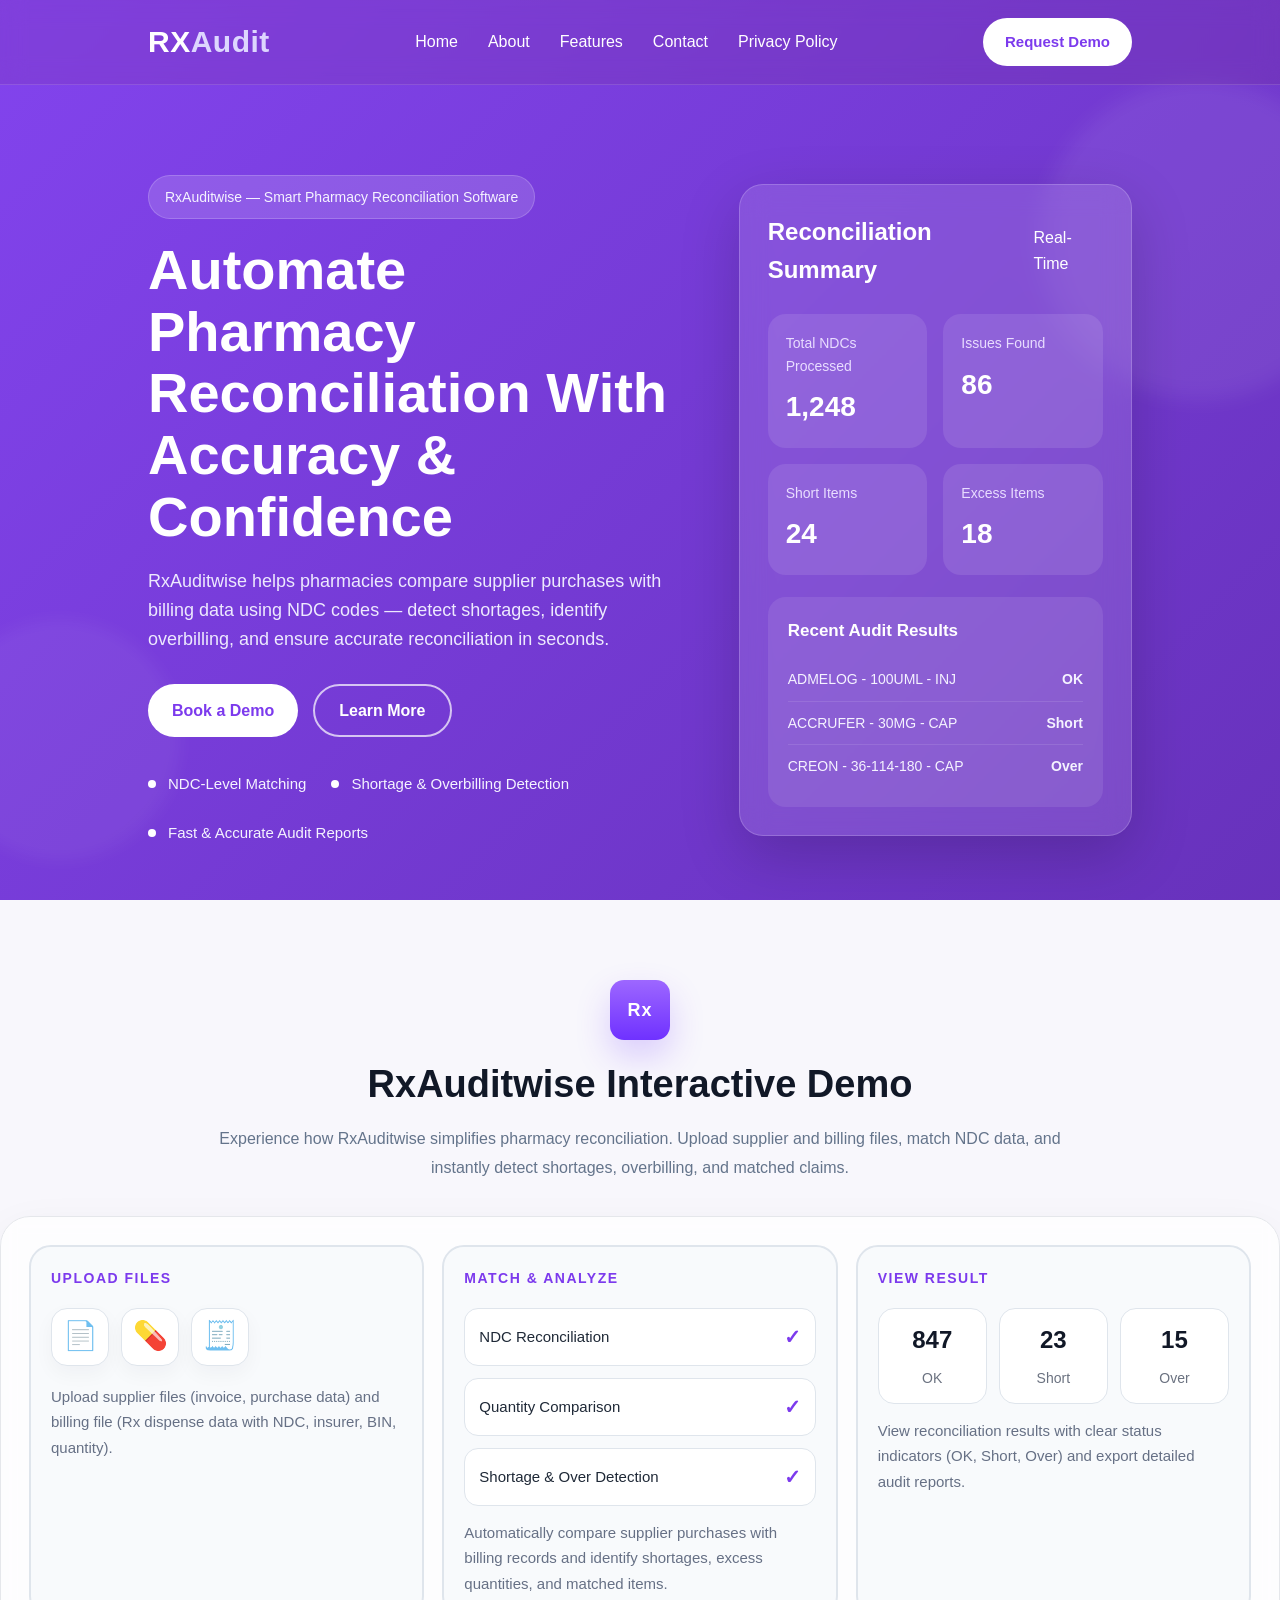
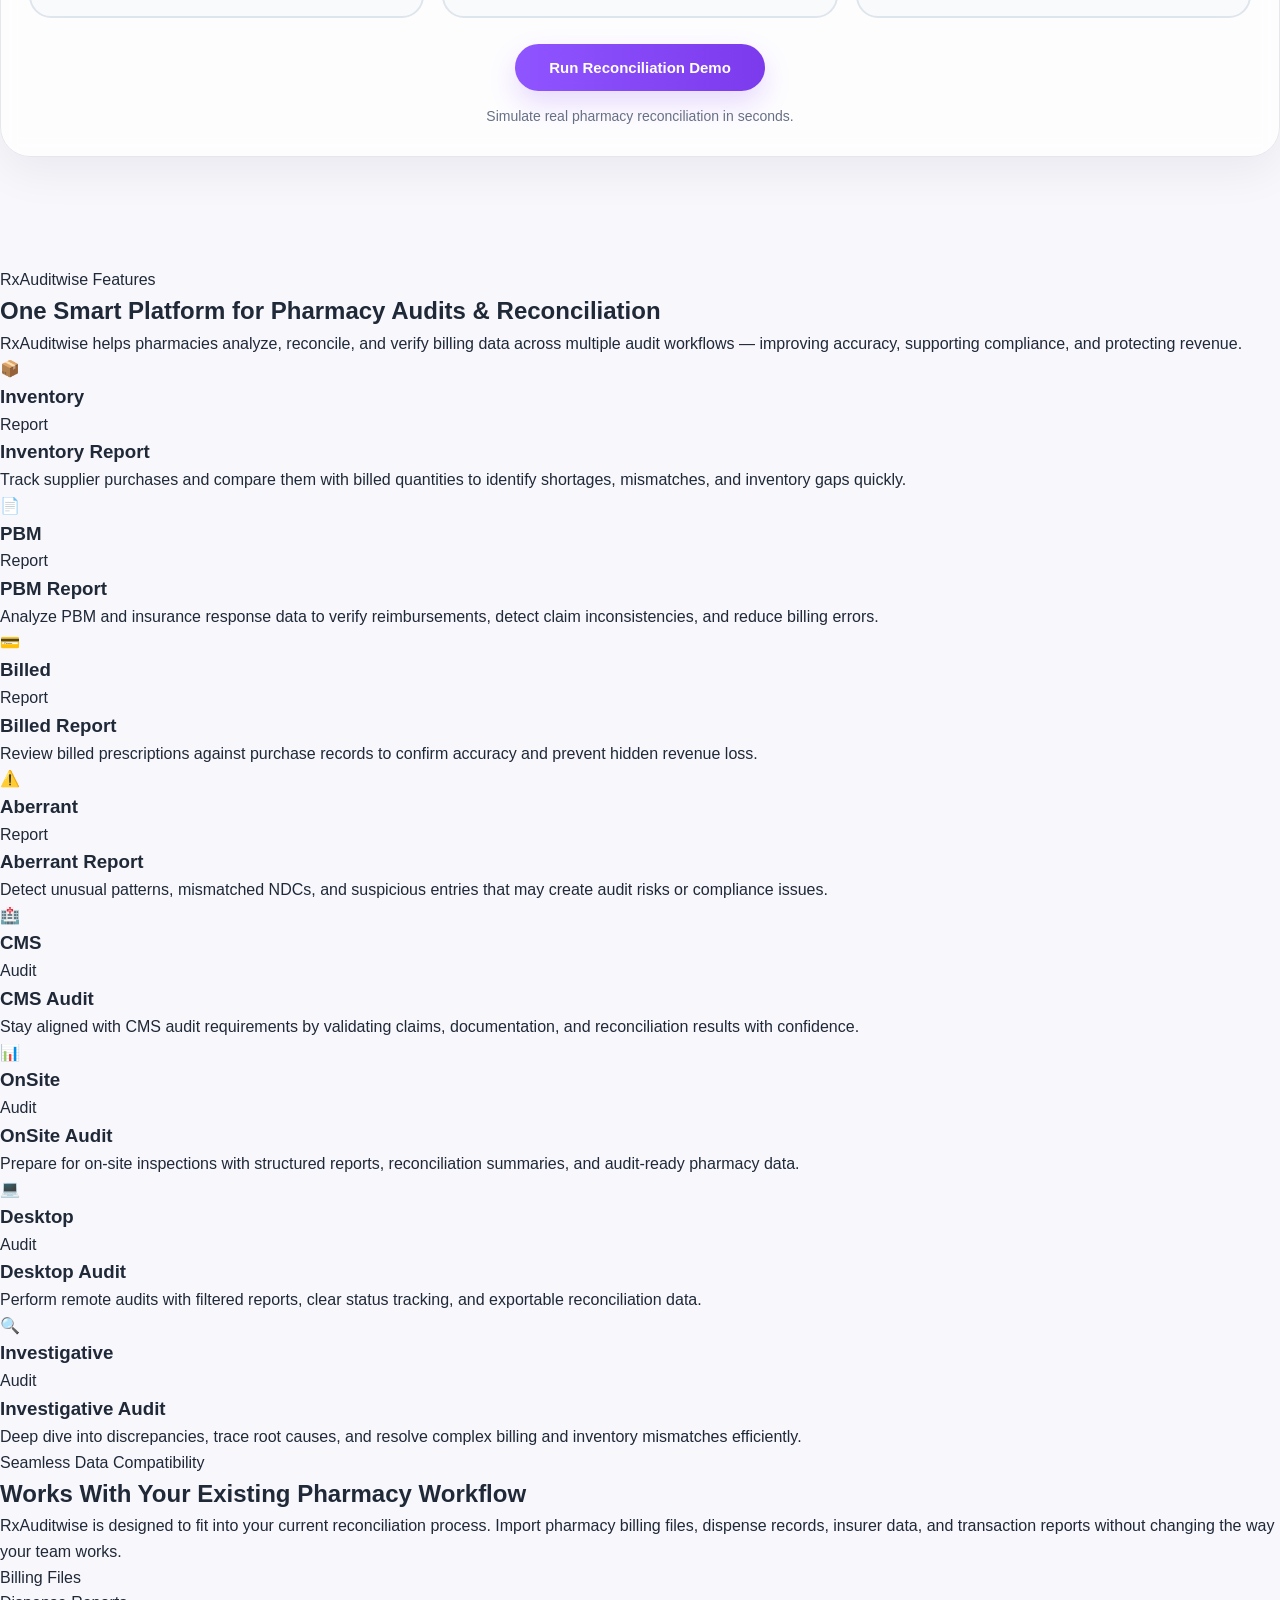
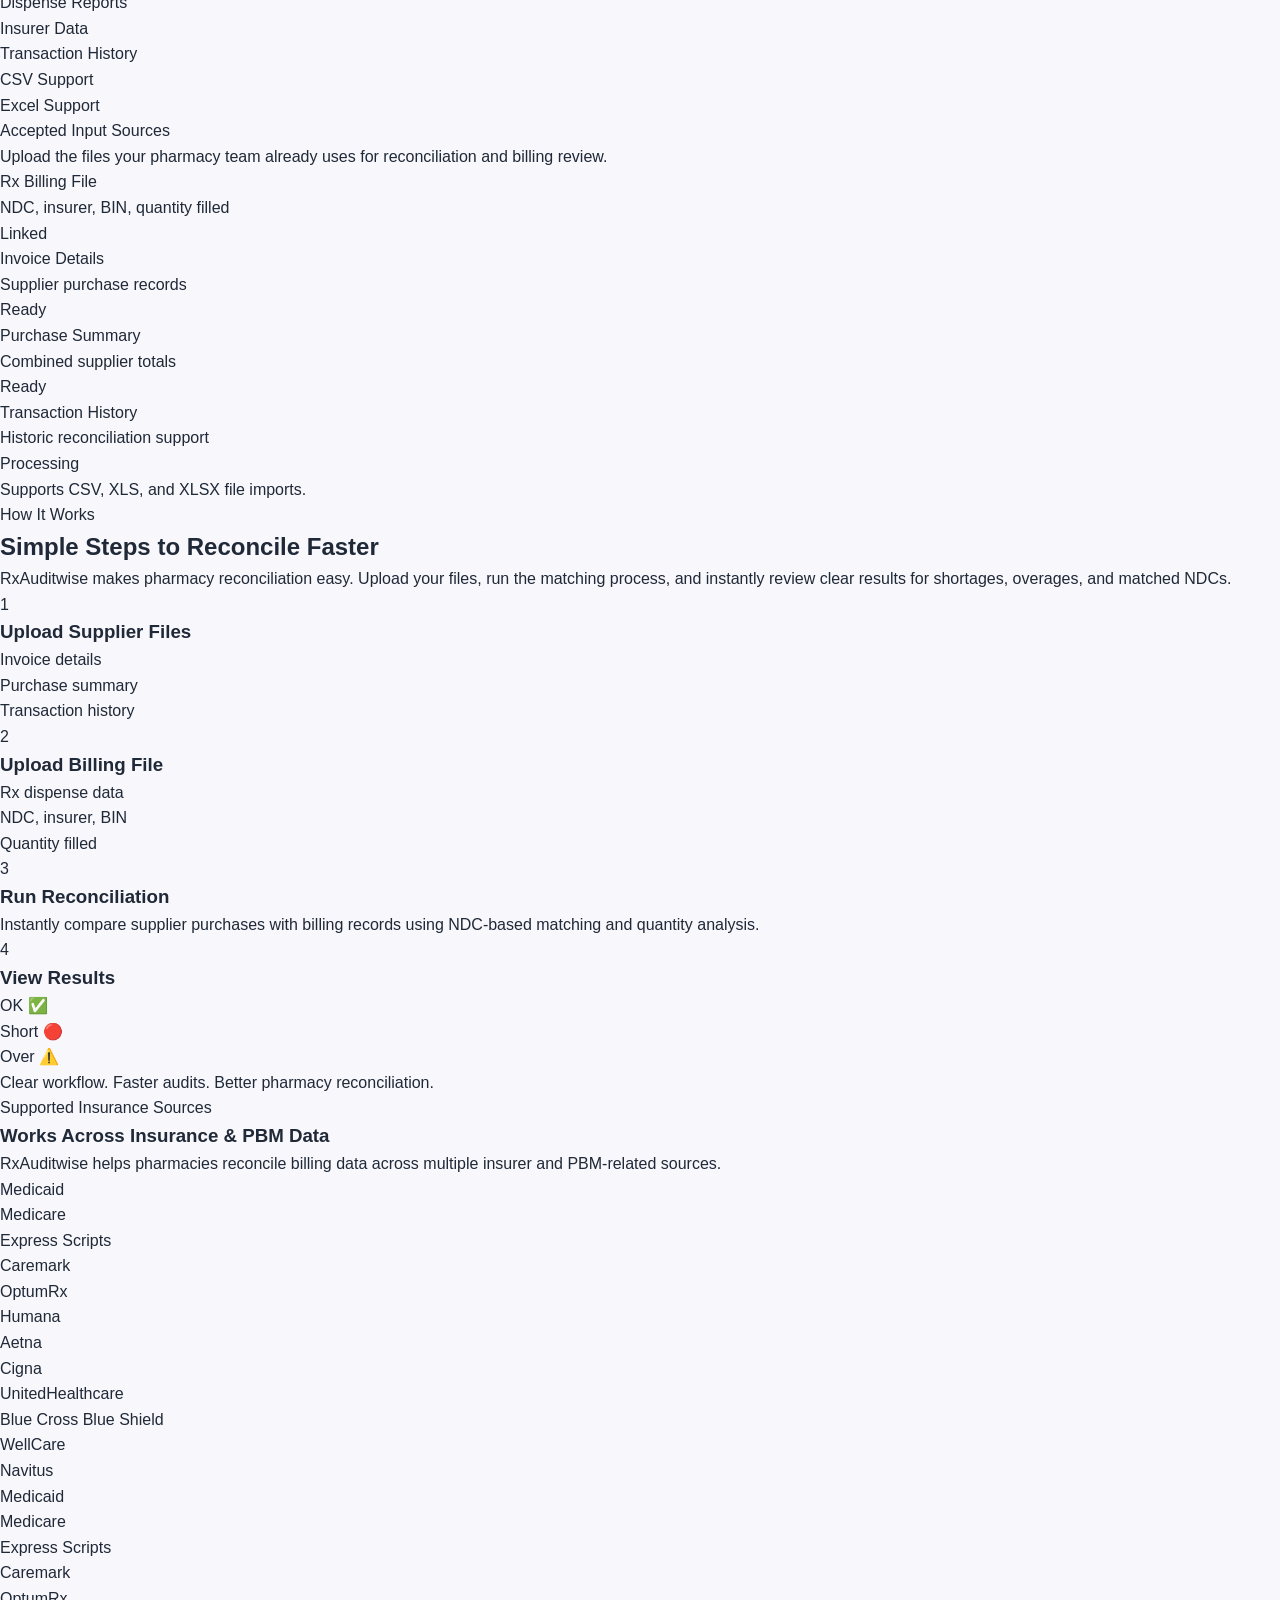
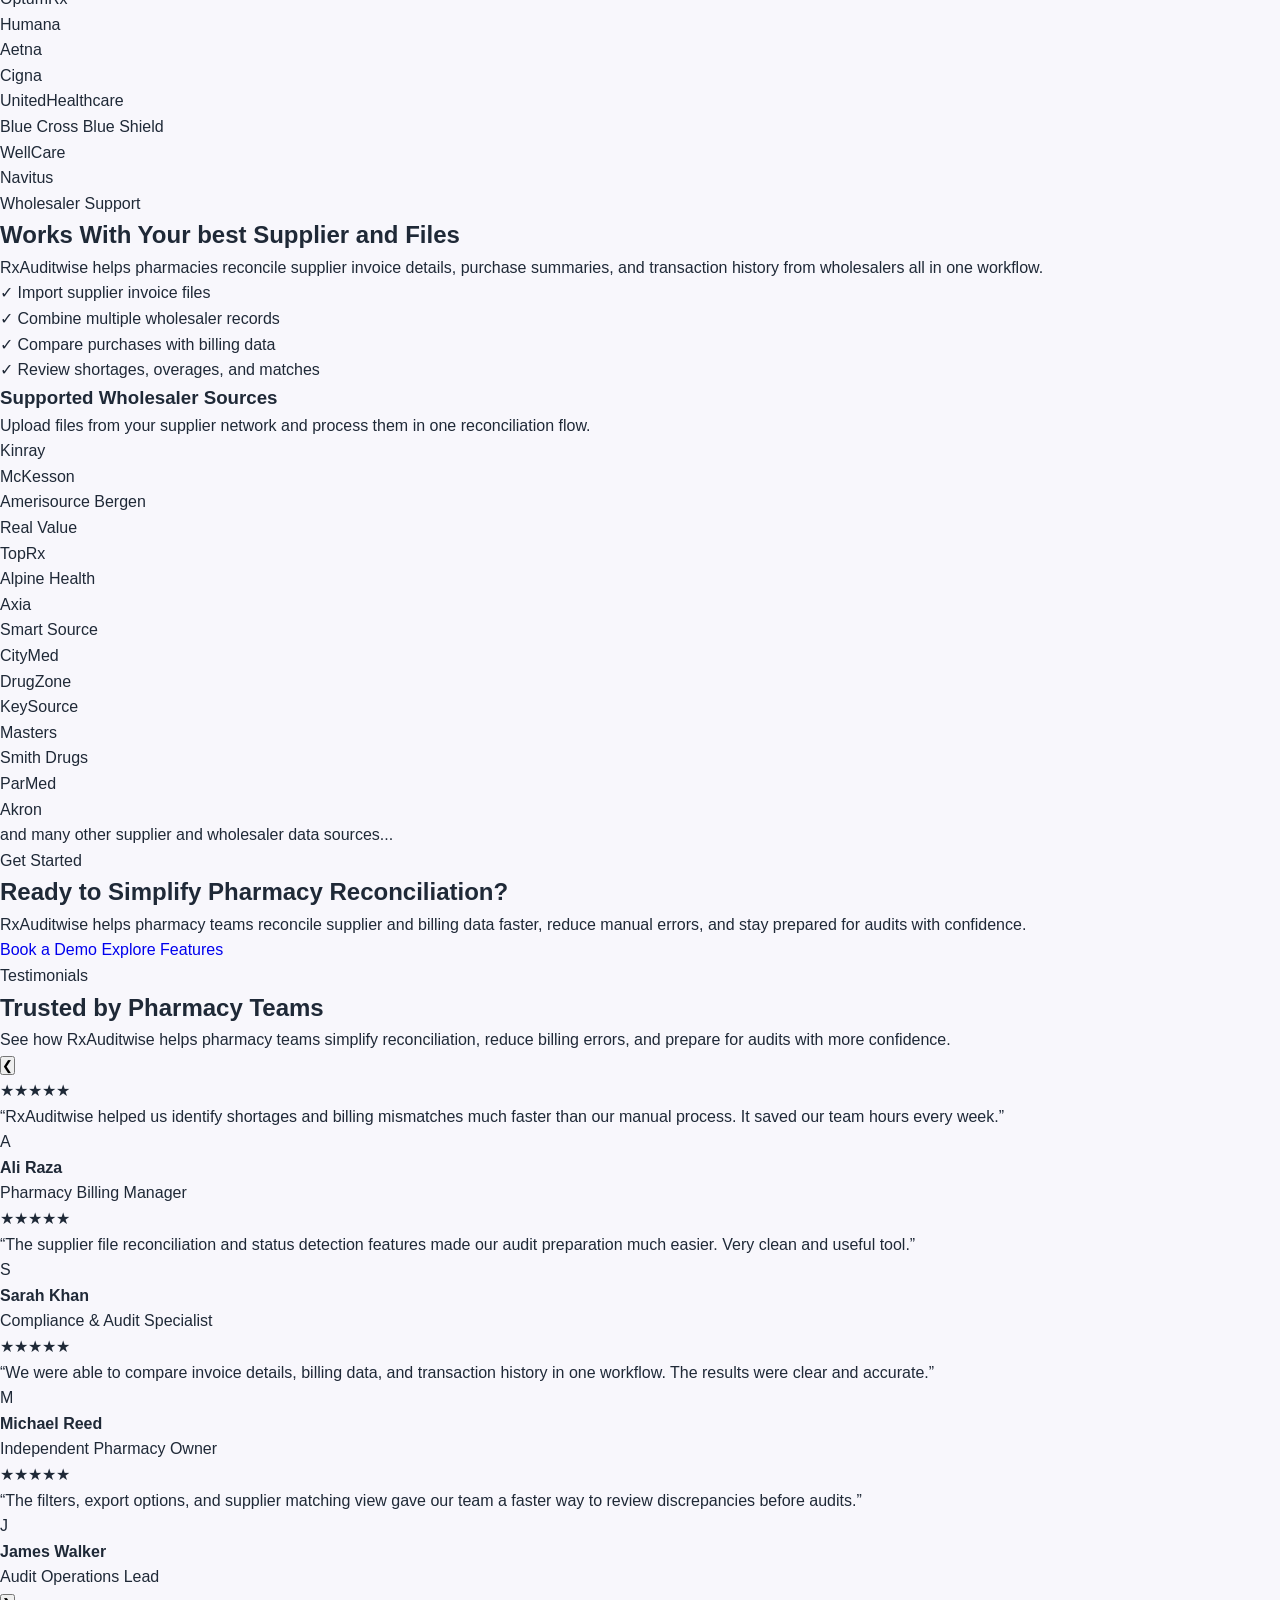
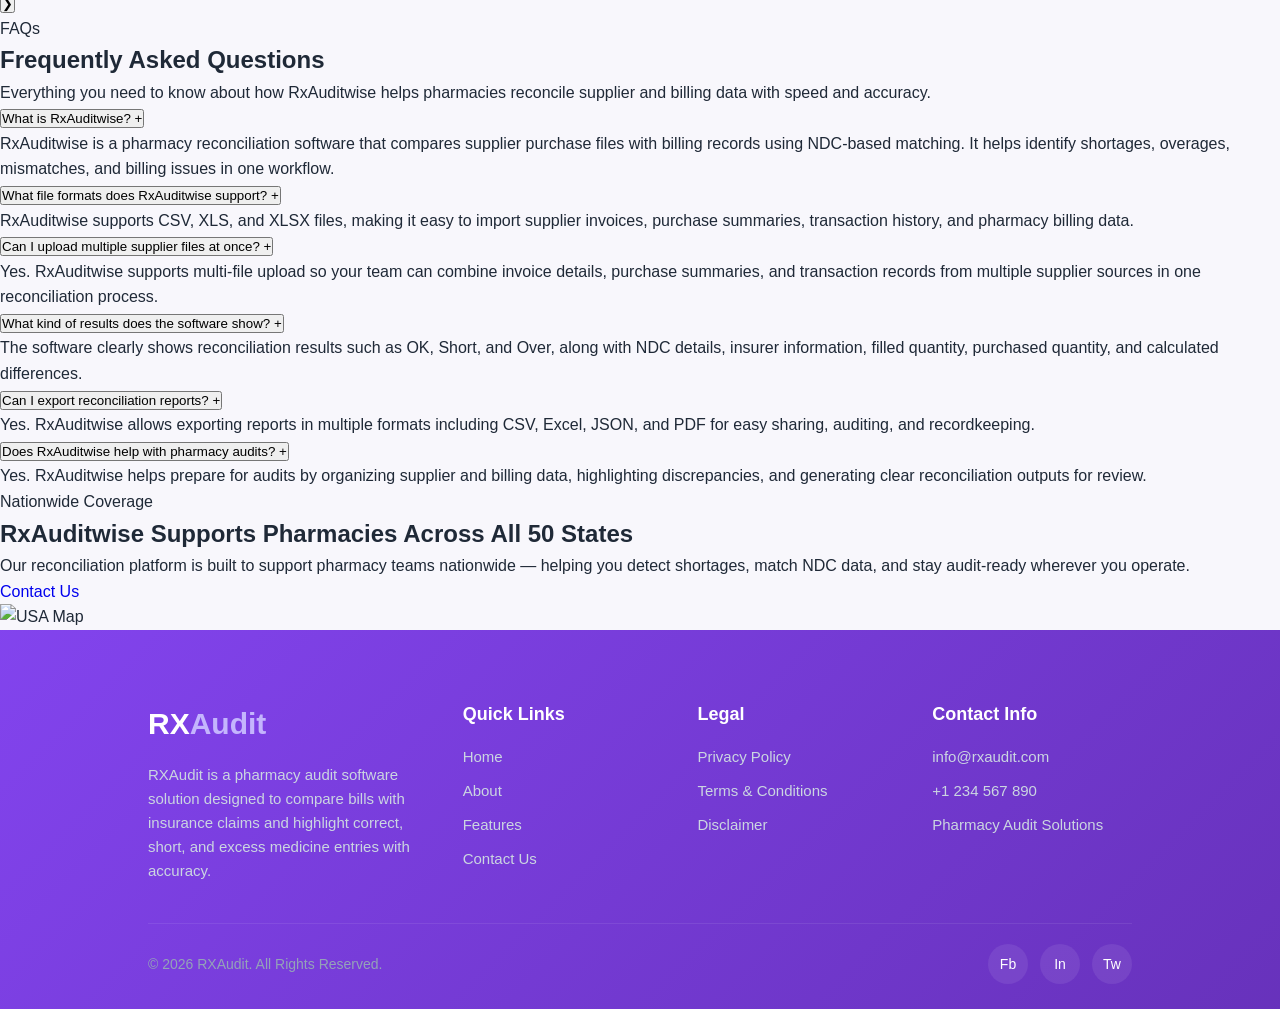
==== commit 195956bf: "Update index.html" ====
--- a/index.html
+++ b/index.html
@@ -41,10 +41,10 @@
       <div class="rxa-hero-inner">
         
         <div class="rxa-hero-text">
-          <div class="rxa-badge">Smart Pharmacy Billing Audit Software</div>
-          <h1>Audit Pharmacy Bills With Accuracy & Confidence</h1>
+          <div class="rxa-badge">RxAuditwise — Smart Pharmacy Reconciliation Software</div>
+          <h1>Automate Pharmacy Reconciliation With Accuracy & Confidence</h1>
           <p>
-            RXAudit helps pharmacies compare billing data with insurance claims, identify shortages, detect overcharges, and verify correct medicine records with a fast and reliable audit process.
+            RxAuditwise helps pharmacies compare supplier purchases with billing data using NDC codes — detect shortages, identify overbilling, and ensure accurate reconciliation in seconds.
           </p>
 
           <div class="rxa-hero-buttons">
@@ -53,21 +53,21 @@
           </div>
 
           <div class="rxa-hero-features">
-            <span>Claim Comparison</span>
-            <span>Short & Excess Detection</span>
-            <span>Accurate Audit Reports</span>
+            <span>NDC-Level Matching</span>
+            <span>Shortage & Overbilling Detection</span>
+            <span>Fast & Accurate Audit Reports</span>
           </div>
         </div>
 
         <div class="rxa-hero-card">
           <div class="rxa-card-top">
-            <h3>Audit Summary</h3>
-            <span class="rxa-status">Live</span>
+            <h3>Reconciliation Summary</h3>
+            <span class="rxa-status">Real-Time</span>
           </div>
 
           <div class="rxa-stat-grid">
             <div class="rxa-stat-box">
-              <h4>Claims Reviewed</h4>
+              <h4>Total NDCs Processed</h4>
               <strong>1,248</strong>
             </div>
             <div class="rxa-stat-box">
@@ -87,10 +87,10 @@
           <div class="rxa-audit-list">
             <h5>Recent Audit Results</h5>
             <ul>
-              <li><span>Amoxicillin 500mg</span> <strong>Matched</strong></li>
-              <li><span>Metformin 850mg</span> <strong>Short Qty</strong></li>
-              <li><span>Atorvastatin 20mg</span> <strong>Excess Qty</strong></li>
-              <li><span>Omeprazole 40mg</span> <strong>Matched</strong></li>
+              <li><span>ADMELOG - 100UML - INJ</span> <strong>OK</strong></li>
+              <li><span>ACCRUFER - 30MG - CAP</span> <strong>Short</strong></li>
+              <li><span>CREON - 36-114-180 - CAP</span> <strong>Over</strong></li>
+              
             </ul>
           </div>
         </div>
@@ -110,9 +110,9 @@
   <div class="rx-wrapper">
     <div class="rx-heading">
         <div class="rxs-faq-icon-box">Rx</div>
-      <h2>RXAudit Interactive Demo</h2>
+      <h2>RxAuditwise Interactive Demo</h2>
       <p>
-        One click. Smart pharmacy billing reconciliation. Upload files, match insurance and billing records, then instantly review shortages, excess entries, and matched claims.
+        Experience how RxAuditwise simplifies pharmacy reconciliation. Upload supplier and billing files, match NDC data, and instantly detect shortages, overbilling, and matched claims.
       </p>
     </div>
 
@@ -127,7 +127,7 @@
             <div class="rx-icon-card">🧾</div>
           </div>
           <div class="rx-step-status">
-            Upload pharmacy billing file, insurance claim data, and medicine record sheet.
+            Upload supplier files (invoice, purchase data) and billing file (Rx dispense data with NDC, insurer, BIN, quantity).
           </div>
         </div>
 
@@ -135,20 +135,20 @@
           <div class="rx-step-label">Match & Analyze</div>
           <div class="rx-compare-list">
             <div class="rx-compare-item">
-              <span>NDC Matching</span>
+              <span>NDC Reconciliation</span>
               <span class="rx-check">✓</span>
             </div>
             <div class="rx-compare-item">
-              <span>Quantity Check</span>
+              <span>Quantity Comparison</span>
               <span class="rx-check">✓</span>
             </div>
             <div class="rx-compare-item">
-              <span>Variance Flags</span>
+              <span>Shortage & Over Detection</span>
               <span class="rx-check">✓</span>
             </div>
           </div>
           <div class="rx-step-status">
-            Compare bill data against insurance response and detect short, excess, and matched items.
+            Automatically compare supplier purchases with billing records and identify shortages, excess quantities, and matched items.
           </div>
         </div>
 
@@ -157,7 +157,7 @@
           <div class="rx-view-stats">
             <div class="rx-mini-stat">
               <strong id="topMatched">847</strong>
-              <span>Matched</span>
+              <span>OK</span>
             </div>
             <div class="rx-mini-stat">
               <strong id="topShort">23</strong>
@@ -165,18 +165,18 @@
             </div>
             <div class="rx-mini-stat">
               <strong id="topExcess">15</strong>
-              <span>Excess</span>
+              <span>Over</span>
             </div>
           </div>
           <div class="rx-step-status">
-            Generate audit summary, charts, and detailed reconciliation report.
+            View reconciliation results with clear status indicators (OK, Short, Over) and export detailed audit reports.
           </div>
         </div>
       </div>
 
       <div class="rx-demo-controls">
-        <button class="rx-run-btn" id="runDemoBtn">Run the Demo</button>
-        <div class="rx-demo-status" id="demoStatus">Ready to simulate billing reconciliation.</div>
+        <button class="rx-run-btn" id="runDemoBtn">Run Reconciliation Demo</button>
+        <div class="rx-demo-status" id="demoStatus">Simulate real pharmacy reconciliation in seconds.</div>
       </div>
     </div>
 
@@ -199,9 +199,9 @@
         </div>
 
         <div class="rx-legend">
-          <div class="rx-legend-item"><span class="rx-dot dot-a"></span> Insurance A</div>
-          <div class="rx-legend-item"><span class="rx-dot dot-b"></span> Insurance B</div>
-          <div class="rx-legend-item"><span class="rx-dot dot-c"></span> Insurance C</div>
+          <div class="rx-legend-item"><span class="rx-dot dot-a"></span> Medicaid</div>
+          <div class="rx-legend-item"><span class="rx-dot dot-b"></span> Express Scripts</div>
+          <div class="rx-legend-item"><span class="rx-dot dot-c"></span> Humana</div>
         </div>
 
         <div class="rx-chart-area">
@@ -243,22 +243,22 @@
 
       <div class="rx-tabs">
         <button class="rx-tab-btn" data-tab="all">All</button>
-        <button class="rx-tab-btn active" data-tab="A">Insurance A</button>
-        <button class="rx-tab-btn" data-tab="B">Insurance B</button>
-        <button class="rx-tab-btn" data-tab="C">Insurance C</button>
+        <button class="rx-tab-btn active" data-tab="A">Medicaid</button>
+        <button class="rx-tab-btn" data-tab="B">Express Scripts</button>
+        <button class="rx-tab-btn" data-tab="C">Caremark</button>
       </div>
 
       <div class="rx-card rx-report-card">
-        <h5>Your Reconciliation Report</h5>
+        <h5>Reconciliation Results</h5>
         <div class="rx-table-wrap">
           <table class="rx-report-table">
             <thead>
               <tr>
                 <th>NDC</th>
                 <th>Drug Name</th>
-                <th>Billed</th>
-                <th>Purch</th>
-                <th>Delta</th>
+                <th>Filled Qty</th>
+                <th>Purchased Qty</th>
+                <th>Status</th>
               </tr>
             </thead>
             <tbody id="reportTableBody"></tbody>
@@ -272,478 +272,722 @@
 
 <!-- Demo Section End-->
 
-
-<!--NDC Swap Demo Section Start-->
-
-
-<section class="ndc-swap-demo">
-  <div class="ndc-demo-container">
-    <div class="ndc-demo-header">
-        <div class="rxs-faq-icon-box">Rx</div>
-      <h2>What Is an <span>NDC Swap</span>?</h2>
-      <p>
-        You dispensed the right drug - but billed it under an old or mismatched NDC.
-        It happens when codes change, package sizes shift, or a different manufacturer ships.
-        The result? A shortage on paper that doesn't exist on your shelf, and money you'll never get back.
-      </p>
-    </div>
-
-    <div class="ndc-cards-wrap" id="ndcCardsWrap">
-      <div class="ndc-card ndc-left-card">
-        <div class="ndc-card-icon">⚗</div>
-        <div class="ndc-card-dot"></div>
-        <h3>Ibuprofen 200mg</h3>
-        <p class="ndc-code">00169-6339-10</p>
-        <div class="ndc-amount ndc-negative" id="leftAmount">-300</div>
-        <div class="ndc-label">SHORTAGE</div>
-      </div>
-
-      <div class="ndc-swap-badge" id="swapBadge">
-        <span>🔗</span>
-        <span>Same Drug, Different Code</span>
-      </div>
-
-      <div class="ndc-card ndc-right-card">
-        <div class="ndc-card-icon">⚗</div>
-        <div class="ndc-card-dot"></div>
-        <h3>Ibuprofen 200mg</h3>
-        <p class="ndc-code">45802-1701-01</p>
-        <div class="ndc-amount ndc-positive" id="rightAmount">+300</div>
-        <div class="ndc-label">SURPLUS</div>
-      </div>
-
-      <div class="ndc-scan-line" id="scanLine"></div>
-    </div>
-
-    <div class="ndc-result" id="ndcResult">
-      <span class="neg">-300</span>
-      <span class="eq-symbol">+</span>
-      <span class="pos">+300</span>
-      <span class="eq-symbol">=</span>
-      <span class="zero">0</span>
-    </div>
-
-    <div class="ndc-demo-btn-wrap">
-      <button id="detectSwapBtn" class="ndc-demo-btn">Detect The Swap</button>
-    </div>
+<!--One Smart Platform for Pharmacy Audits & Reconciliation Start-->
+
+
+ <section class="audit-section">
+    <div class="audit-container">
+
+      <div class="audit-header">
+        <div class="audit-badge">RxAuditwise Features</div>
+        <h2 class="audit-title">
+          One Smart Platform for <span>Pharmacy Audits & Reconciliation</span>
+        </h2>
+        <p class="audit-subtitle">
+          RxAuditwise helps pharmacies analyze, reconcile, and verify billing data across multiple audit workflows — improving accuracy, supporting compliance, and protecting revenue.
+        </p>
+      </div>
+
+      <div class="audit-grid">
+
+        <!-- Card 1 -->
+        <div class="flip-card">
+          <div class="flip-card-inner">
+            <div class="flip-card-front">
+              <div class="card-icon c1">📦</div>
+              <h3 class="card-title">Inventory</h3>
+              <div class="card-sub">Report</div>
+            </div>
+            <div class="flip-card-back">
+              <h3 class="back-title">Inventory Report</h3>
+              <p class="back-text">
+                Track supplier purchases and compare them with billed quantities to identify shortages, mismatches, and inventory gaps quickly.
+              </p>
+            </div>
+          </div>
+        </div>
+
+        <!-- Card 2 -->
+        <div class="flip-card">
+          <div class="flip-card-inner">
+            <div class="flip-card-front">
+              <div class="card-icon c2">📄</div>
+              <h3 class="card-title">PBM</h3>
+              <div class="card-sub">Report</div>
+            </div>
+            <div class="flip-card-back">
+              <h3 class="back-title">PBM Report</h3>
+              <p class="back-text">
+                Analyze PBM and insurance response data to verify reimbursements, detect claim inconsistencies, and reduce billing errors.
+              </p>
+            </div>
+          </div>
+        </div>
+
+        <!-- Card 3 -->
+        <div class="flip-card">
+          <div class="flip-card-inner">
+            <div class="flip-card-front">
+              <div class="card-icon c3">💳</div>
+              <h3 class="card-title">Billed</h3>
+              <div class="card-sub">Report</div>
+            </div>
+            <div class="flip-card-back">
+              <h3 class="back-title">Billed Report</h3>
+              <p class="back-text">
+                Review billed prescriptions against purchase records to confirm accuracy and prevent hidden revenue loss.
+              </p>
+            </div>
+          </div>
+        </div>
+
+        <!-- Card 4 -->
+        <div class="flip-card">
+          <div class="flip-card-inner">
+            <div class="flip-card-front">
+              <div class="card-icon c4">⚠️</div>
+              <h3 class="card-title">Aberrant</h3>
+              <div class="card-sub">Report</div>
+            </div>
+            <div class="flip-card-back">
+              <h3 class="back-title">Aberrant Report</h3>
+              <p class="back-text">
+                Detect unusual patterns, mismatched NDCs, and suspicious entries that may create audit risks or compliance issues.
+              </p>
+            </div>
+          </div>
+        </div>
+
+        <!-- Card 5 -->
+        <div class="flip-card">
+          <div class="flip-card-inner">
+            <div class="flip-card-front">
+              <div class="card-icon c5">🏥</div>
+              <h3 class="card-title">CMS</h3>
+              <div class="card-sub">Audit</div>
+            </div>
+            <div class="flip-card-back">
+              <h3 class="back-title">CMS Audit</h3>
+              <p class="back-text">
+                Stay aligned with CMS audit requirements by validating claims, documentation, and reconciliation results with confidence.
+              </p>
+            </div>
+          </div>
+        </div>
+
+        <!-- Card 6 -->
+        <div class="flip-card">
+          <div class="flip-card-inner">
+            <div class="flip-card-front">
+              <div class="card-icon c6">📊</div>
+              <h3 class="card-title">OnSite</h3>
+              <div class="card-sub">Audit</div>
+            </div>
+            <div class="flip-card-back">
+              <h3 class="back-title">OnSite Audit</h3>
+              <p class="back-text">
+                Prepare for on-site inspections with structured reports, reconciliation summaries, and audit-ready pharmacy data.
+              </p>
+            </div>
+          </div>
+        </div>
+
+        <!-- Card 7 -->
+        <div class="flip-card">
+          <div class="flip-card-inner">
+            <div class="flip-card-front">
+              <div class="card-icon c7">💻</div>
+              <h3 class="card-title">Desktop</h3>
+              <div class="card-sub">Audit</div>
+            </div>
+            <div class="flip-card-back">
+              <h3 class="back-title">Desktop Audit</h3>
+              <p class="back-text">
+                Perform remote audits with filtered reports, clear status tracking, and exportable reconciliation data.
+              </p>
+            </div>
+          </div>
+        </div>
+
+        <!-- Card 8 -->
+        <div class="flip-card">
+          <div class="flip-card-inner">
+            <div class="flip-card-front">
+              <div class="card-icon c8">🔍</div>
+              <h3 class="card-title">Investigative</h3>
+              <div class="card-sub">Audit</div>
+            </div>
+            <div class="flip-card-back">
+              <h3 class="back-title">Investigative Audit</h3>
+              <p class="back-text">
+                Deep dive into discrepancies, trace root causes, and resolve complex billing and inventory mismatches efficiently.
+              </p>
+            </div>
+          </div>
+        </div>
+
+      </div>
+
+    </div>
+  </section>
+
+
+
+<!--One Smart Platform for Pharmacy Audits & Reconciliation End-->
+
+
+<!--Works With Your Existing Pharmacy Workflow Start-->
+
+<section class="compatibility-section">
+  <div class="compatibility-container">
+
+    <div class="compatibility-row">
+      <div class="compatibility-content">
+        <div class="section-badge">Seamless Data Compatibility</div>
+
+        <h2 class="section-title">
+          Works With Your Existing <span>Pharmacy Workflow</span>
+        </h2>
+
+        <p class="section-text">
+          RxAuditwise is designed to fit into your current reconciliation process. Import pharmacy billing files, dispense records, insurer data, and transaction reports without changing the way your team works.
+        </p>
+
+        <div class="pill-wrap">
+          <div class="pill">Billing Files</div>
+          <div class="pill">Dispense Reports</div>
+          <div class="pill">Insurer Data</div>
+          <div class="pill">Transaction History</div>
+          <div class="pill">CSV Support</div>
+          <div class="pill">Excel Support</div>
+        </div>
+      </div>
+
+      <div class="compatibility-visual">
+        <div class="mockup-card">
+          <div class="mockup-top">
+            <div class="mock-dot dot1"></div>
+            <div class="mock-dot dot2"></div>
+            <div class="mock-dot dot3"></div>
+          </div>
+
+          <div class="mockup-body">
+            <div class="mockup-title">Accepted Input Sources</div>
+
+            <div class="mockup-sub">
+              Upload the files your pharmacy team already uses for reconciliation and billing review.
+            </div>
+
+            <div class="mock-list">
+
+              <div class="mock-item">
+                <div class="mock-left">
+                  <div class="mock-name">Rx Billing File</div>
+                  <div class="mock-meta">NDC, insurer, BIN, quantity filled</div>
+                </div>
+                <div class="mock-status status-linked">Linked</div>
+              </div>
+
+              <div class="mock-item">
+                <div class="mock-left">
+                  <div class="mock-name">Invoice Details</div>
+                  <div class="mock-meta">Supplier purchase records</div>
+                </div>
+                <div class="mock-status status-ready">Ready</div>
+              </div>
+
+              <div class="mock-item">
+                <div class="mock-left">
+                  <div class="mock-name">Purchase Summary</div>
+                  <div class="mock-meta">Combined supplier totals</div>
+                </div>
+                <div class="mock-status status-ready">Ready</div>
+              </div>
+
+              <div class="mock-item">
+                <div class="mock-left">
+                  <div class="mock-name">Transaction History</div>
+                  <div class="mock-meta">Historic reconciliation support</div>
+                </div>
+                <div class="mock-status status-processing">Processing</div>
+              </div>
+
+            </div>
+
+            <div class="section-note">
+              Supports CSV, XLS, and XLSX file imports.
+            </div>
+
+          </div>
+        </div>
+      </div>
+
+    </div>
+
   </div>
 </section>
 
-<!--NDC Swap Demo Section End-->
-
-
-<!--Our Solutions Section Start -->
-<section class="rxs-solutions-main">
-  <div class="rxs-solutions-container">
-
-    <div class="rxs-solutions-header">
-      <div class="rxs-solutions-top-line"></div>
-      <div class="rxs-solutions-icon-box">RX</div>
-      <h2 class="rxs-solutions-title">Our Solutions</h2>
-      <p class="rxs-solutions-subtitle">
-        The Complete Pharmacy Intelligence Platform. Reconciliation is just the start. RxDelta gives you the financial visibility to run a more profitable pharmacy.
+<!--Works With Your Existing Pharmacy Workflow End-->
+
+
+
+
+
+<!--Simple Steps to Reconcile Faster Start-->
+ <section class="how-it-works-section">
+    <div class="how-container">
+      
+      <div class="how-header" id="howHeader">
+        <div class="how-badge">How It Works</div>
+        <h2 class="how-title">Simple Steps to <span>Reconcile Faster</span></h2>
+        <p class="how-subtitle">
+          RxAuditwise makes pharmacy reconciliation easy. Upload your files, run the matching process,
+          and instantly review clear results for shortages, overages, and matched NDCs.
+        </p>
+      </div>
+
+      <div class="how-grid">
+        
+        <div class="how-card reveal-card">
+          <div class="step-number">1</div>
+          <h3 class="step-title">Upload Supplier Files</h3>
+          <ul class="step-list">
+            <li>Invoice details</li>
+            <li>Purchase summary</li>
+            <li>Transaction history</li>
+          </ul>
+        </div>
+
+        <div class="how-card reveal-card">
+          <div class="step-number">2</div>
+          <h3 class="step-title">Upload Billing File</h3>
+          <ul class="step-list">
+            <li>Rx dispense data</li>
+            <li>NDC, insurer, BIN</li>
+            <li>Quantity filled</li>
+          </ul>
+        </div>
+
+        <div class="how-card reveal-card">
+          <div class="step-number">3</div>
+          <h3 class="step-title">Run Reconciliation</h3>
+          <p class="step-note">
+            Instantly compare supplier purchases with billing records using NDC-based matching and quantity analysis.
+          </p>
+        </div>
+
+        <div class="how-card reveal-card">
+          <div class="step-number">4</div>
+          <h3 class="step-title">View Results</h3>
+          <div class="status-wrap">
+            <div class="status-item status-ok">OK ✅</div>
+            <div class="status-item status-short">Short 🔴</div>
+            <div class="status-item status-over">Over ⚠️</div>
+          </div>
+        </div>
+
+      </div>
+
+      <p class="how-bottom-text">
+        Clear workflow. Faster audits. Better pharmacy reconciliation.
       </p>
-    </div>
-
-    <!-- Core Analytics -->
-    <div class="rxs-solutions-group">
-      <div class="rxs-solutions-group-label">Core Analytics</div>
-
-      <div class="rxs-solutions-grid rxs-solutions-grid-3">
-        <div class="rxs-solution-card">
-          <div class="rxs-card-visual">
-            <div class="rxs-visual-flow">
-              <div class="rxs-mini-box">
-                <div class="rxs-mini-icon">□</div>
-                <span>Billing<br>Export</span>
-              </div>
-              <div class="rxs-plus-badge">+</div>
-              <div class="rxs-mini-box">
-                <div class="rxs-mini-icon">◔</div>
-                <span>Purchase<br>Orders</span>
-              </div>
-            </div>
-          </div>
-          <h3>Automated Reconciliation</h3>
-          <p>
-            Upload your billing export and purchase orders. RxDelta matches every NDC, calculates variances, and flags discrepancies - in minutes, not hours.
+
+    </div>
+  </section>
+
+<!--Simple Steps to Reconcile Faster End-->
+
+<!--Works Across Insurance & PBM Data Start-->
+<section class="insurance-slider-section">
+  <div class="insurance-slider-container">
+    <div class="insurance-slider-badge">Supported Insurance Sources</div>
+
+    <h3 class="insurance-slider-title">
+      Works Across <span>Insurance & PBM Data</span>
+    </h3>
+
+    <p class="insurance-slider-text">
+      RxAuditwise helps pharmacies reconcile billing data across multiple insurer and PBM-related sources.
+    </p>
+
+    <div class="insurance-slider">
+      <div class="insurance-track">
+        <div class="insurance-pill">Medicaid</div>
+        <div class="insurance-pill">Medicare</div>
+        <div class="insurance-pill">Express Scripts</div>
+        <div class="insurance-pill">Caremark</div>
+        <div class="insurance-pill">OptumRx</div>
+        <div class="insurance-pill">Humana</div>
+        <div class="insurance-pill">Aetna</div>
+        <div class="insurance-pill">Cigna</div>
+        <div class="insurance-pill">UnitedHealthcare</div>
+        <div class="insurance-pill">Blue Cross Blue Shield</div>
+        <div class="insurance-pill">WellCare</div>
+        <div class="insurance-pill">Navitus</div>
+
+        <!-- duplicate for smooth infinite scroll -->
+        <div class="insurance-pill">Medicaid</div>
+        <div class="insurance-pill">Medicare</div>
+        <div class="insurance-pill">Express Scripts</div>
+        <div class="insurance-pill">Caremark</div>
+        <div class="insurance-pill">OptumRx</div>
+        <div class="insurance-pill">Humana</div>
+        <div class="insurance-pill">Aetna</div>
+        <div class="insurance-pill">Cigna</div>
+        <div class="insurance-pill">UnitedHealthcare</div>
+        <div class="insurance-pill">Blue Cross Blue Shield</div>
+        <div class="insurance-pill">WellCare</div>
+        <div class="insurance-pill">Navitus</div>
+      </div>
+    </div>
+  </div>
+</section>
+<!--Works Across Insurance & PBM Data End-->
+
+
+
+<!--Works With Your Best Supplier and Files Start-->
+
+<section class="wholesaler-section">
+  <div class="wholesaler-container">
+
+    <div class="wholesaler-grid">
+
+      <!-- Left Content -->
+      <div class="wholesaler-content">
+        <div class="wholesaler-badge">Wholesaler Support</div>
+
+        <h2 class="wholesaler-title">
+          Works With Your <span>best Supplier and Files</span>
+        </h2>
+
+        <p class="wholesaler-text">
+          RxAuditwise helps pharmacies reconcile supplier invoice details, purchase summaries,
+          and transaction history from wholesalers all in one workflow.
+        </p>
+
+        <div class="wholesaler-points">
+          <div class="wholesaler-point">
+            <span class="point-icon">✓</span>
+            <span>Import supplier invoice files</span>
+          </div>
+          <div class="wholesaler-point">
+            <span class="point-icon">✓</span>
+            <span>Combine multiple wholesaler records</span>
+          </div>
+          <div class="wholesaler-point">
+            <span class="point-icon">✓</span>
+            <span>Compare purchases with billing data</span>
+          </div>
+          <div class="wholesaler-point">
+            <span class="point-icon">✓</span>
+            <span>Review shortages, overages, and matches</span>
+          </div>
+        </div>
+      </div>
+
+      <!-- Right Content -->
+      <div class="wholesaler-visual">
+        <div class="wholesaler-card">
+          <div class="visual-topbar">
+            <span></span>
+            <span></span>
+            <span></span>
+          </div>
+
+          <h3 class="visual-title">Supported Wholesaler Sources</h3>
+          <p class="visual-subtitle">
+            Upload files from your supplier network and process them in one reconciliation flow.
           </p>
-        </div>
-
-        <div class="rxs-solution-card">
-          <div class="rxs-card-visual">
-            <div class="rxs-circle-system">
-              <div class="rxs-ring rxs-ring-one"></div>
-              <div class="rxs-ring rxs-ring-two"></div>
-
-              <span class="rxs-node rxs-node-r rxs-n1">R</span>
-              <span class="rxs-node rxs-node-r rxs-n2">R</span>
-              <span class="rxs-node rxs-node-r rxs-n3">R</span>
-              <span class="rxs-node rxs-node-a rxs-n4">A</span>
-              <span class="rxs-node rxs-node-a rxs-n5">A</span>
-              <span class="rxs-node rxs-node-a rxs-n6">A</span>
-
-              <div class="rxs-center-hex">RX</div>
-            </div>
-          </div>
-          <h3>NDC Swap Detection</h3>
-          <p>
-            Our algorithm catches when the same drug is billed under different NDC codes across insurers. It's the hidden revenue leak most pharmacies don't even know they have.
-          </p>
-        </div>
-
-        <div class="rxs-solution-card">
-          <div class="rxs-card-visual">
-            <div class="rxs-product-demo">
-              <div class="rxs-product-row">
-                <div class="rxs-thumb-box"></div>
-                <div class="rxs-product-lines">
-                  <strong>Remittance</strong>
-                  <span></span>
-                  <span></span>
+
+          <div class="wholesaler-tags">
+            <div class="dealer-tag">Kinray</div>
+            <div class="dealer-tag">McKesson</div>
+            <div class="dealer-tag">Amerisource Bergen</div>
+            <div class="dealer-tag">Real Value</div>
+            <div class="dealer-tag">TopRx</div>
+            <div class="dealer-tag">Alpine Health</div>
+            <div class="dealer-tag">Axia</div>
+            <div class="dealer-tag">Smart Source</div>
+            <div class="dealer-tag">CityMed</div>
+            <div class="dealer-tag">DrugZone</div>
+            <div class="dealer-tag">KeySource</div>
+            <div class="dealer-tag">Masters</div>
+            <div class="dealer-tag">Smith Drugs</div>
+            <div class="dealer-tag">ParMed</div>
+            <div class="dealer-tag">Akron</div>
+          </div>
+
+          <div class="visual-note">
+            and many other supplier and wholesaler data sources...
+          </div>
+        </div>
+      </div>
+
+    </div>
+
+  </div>
+</section>
+
+<!--Works With Your best Supplier and Files End-->
+
+
+<!--CTA Section Start-->
+
+<section class="cta-section">
+  <div class="cta-container">
+    <div class="cta-box">
+
+      <div class="cta-badge">Get Started</div>
+
+      <h2 class="cta-title">
+        Ready to Simplify <span>Pharmacy Reconciliation?</span>
+      </h2>
+
+      <p class="cta-text">
+        RxAuditwise helps pharmacy teams reconcile supplier and billing data faster,
+        reduce manual errors, and stay prepared for audits with confidence.
+      </p>
+
+      <div class="cta-buttons">
+        <a href="#contact" class="cta-btn primary-btn">Book a Demo</a>
+        <a href="#features" class="cta-btn secondary-btn">Explore Features</a>
+      </div>
+
+    </div>
+  </div>
+</section>
+
+<!--CTA Section End-->
+
+
+
+<!--Our Testimonial Section  Start-->
+
+ <section class="testimonials-section">
+  <div class="testimonials-container">
+
+    <div class="testimonials-header" id="testimonialsHeader">
+      <div class="testimonials-badge">Testimonials</div>
+      <h2 class="testimonials-title">
+        Trusted by <span>Pharmacy Teams</span>
+      </h2>
+      <p class="testimonials-text">
+        See how RxAuditwise helps pharmacy teams simplify reconciliation, reduce billing errors,
+        and prepare for audits with more confidence.
+      </p>
+    </div>
+
+    <div class="testimonials-slider-wrap">
+      <button class="testimonial-arrow prev" id="prevBtn">&#10094;</button>
+
+      <div class="testimonials-slider" id="testimonialsSlider">
+        <div class="testimonials-track" id="testimonialsTrack">
+
+          <div class="testimonial-slide">
+            <div class="testimonial-card">
+              <div class="testimonial-stars">★★★★★</div>
+              <p class="testimonial-quote">
+                “RxAuditwise helped us identify shortages and billing mismatches much faster than our manual process. It saved our team hours every week.”
+              </p>
+              <div class="testimonial-user">
+                <div class="testimonial-avatar">A</div>
+                <div>
+                  <h4>Ali Raza</h4>
+                  <span>Pharmacy Billing Manager</span>
                 </div>
               </div>
-              <div class="rxs-product-footer">
-                <div class="rxs-dots"></div>
-                <a href="#">Review</a>
-              </div>
-            </div>
-          </div>
-          <h3>A/R Aging &amp; Remittance</h3>
-          <p>
-            Upload remittance files and instantly see aging buckets - 0-30, 31-60, 61-90, and 90+ days. Track collection rates, open claims, and denial patterns.
-          </p>
-        </div>
-      </div>
-    </div>
-
-    <!-- Intelligence & Compliance -->
-    <div class="rxs-solutions-group">
-      <div class="rxs-solutions-group-label">Intelligence &amp; Compliance</div>
-
-      <div class="rxs-solutions-grid rxs-solutions-grid-2">
-        <div class="rxs-solution-card">
-          <div class="rxs-card-badge-row">
-            <span class="rxs-beta-badge">Beta</span>
-          </div>
-          <div class="rxs-card-visual">
-            <div class="rxs-stack-wrap">
-              <div class="rxs-stack-card left"></div>
-              <div class="rxs-stack-card center">Insights</div>
-              <div class="rxs-stack-card right"></div>
-            </div>
-          </div>
-          <h3>Payer &amp; PBM Insights</h3>
-          <p>
-            Deep-dive into which insurers pay fairly and which don't. Break down claims and reimbursement by PBM, BIN, and carrier.
-          </p>
-        </div>
-
-        <div class="rxs-solution-card">
-          <div class="rxs-card-visual">
-            <div class="rxs-graph-box">
-              <div class="rxs-graph-tag">Risk Score</div>
-              <div class="rxs-graph-price">Alert</div>
-              <svg width="190" height="110" viewBox="0 0 190 110">
-                <line x1="20" y1="88" x2="170" y2="88" stroke="#ebe4f7" stroke-width="1"/>
-                <line x1="20" y1="20" x2="20" y2="88" stroke="#ebe4f7" stroke-width="1"/>
-                <line x1="20" y1="70" x2="170" y2="70" stroke="#f3eefb" stroke-width="1"/>
-                <line x1="20" y1="52" x2="170" y2="52" stroke="#f3eefb" stroke-width="1"/>
-                <line x1="20" y1="34" x2="170" y2="34" stroke="#f3eefb" stroke-width="1"/>
-
-                <polyline
-                  points="36,80 70,78 98,60 126,48 156,26"
-                  fill="none"
-                  stroke="url(#rxsGraphGrad)"
-                  stroke-width="2.5"
-                />
-
-                <circle cx="36" cy="80" r="2.8" fill="#e28a8a"/>
-                <circle cx="70" cy="78" r="2.8" fill="#efb35e"/>
-                <circle cx="98" cy="60" r="2.8" fill="#efb35e"/>
-                <circle cx="126" cy="48" r="2.8" fill="#d7b24f"/>
-                <circle cx="156" cy="26" r="3.4" fill="#63b874"/>
-
-                <defs>
-                  <linearGradient id="rxsGraphGrad" x1="36" y1="80" x2="156" y2="26" gradientUnits="userSpaceOnUse">
-                    <stop offset="0%" stop-color="#e28a8a"/>
-                    <stop offset="45%" stop-color="#efb35e"/>
-                    <stop offset="100%" stop-color="#63b874"/>
-                  </linearGradient>
-                </defs>
-              </svg>
-            </div>
-          </div>
-          <h3>Aberrant Billing Calculator</h3>
-          <p>
-            Analyze your billing data against PBM aberrant product lists. Get compliance scores, risk assessments, and corrective action plans.
-          </p>
-        </div>
-      </div>
-    </div>
-
-    <!-- Workflow Tools -->
-    <div class="rxs-solutions-group">
-      <div class="rxs-solutions-group-label">Workflow Tools</div>
-
-      <div class="rxs-solutions-grid rxs-solutions-grid-3">
-        <div class="rxs-solution-card">
-          <div class="rxs-card-badge-row">
-            <span class="rxs-beta-badge">Beta</span>
-          </div>
-          <div class="rxs-card-visual">
-            <div class="rxs-product-demo">
-              <div class="rxs-product-row">
-                <div class="rxs-thumb-box"></div>
-                <div class="rxs-product-lines">
-                  <strong>Refill Calendar</strong>
-                  <span></span>
-                  <span></span>
+            </div>
+          </div>
+
+          <div class="testimonial-slide">
+            <div class="testimonial-card">
+              <div class="testimonial-stars">★★★★★</div>
+              <p class="testimonial-quote">
+                “The supplier file reconciliation and status detection features made our audit preparation much easier. Very clean and useful tool.”
+              </p>
+              <div class="testimonial-user">
+                <div class="testimonial-avatar">S</div>
+                <div>
+                  <h4>Sarah Khan</h4>
+                  <span>Compliance & Audit Specialist</span>
                 </div>
               </div>
-              <div class="rxs-product-footer">
-                <div class="rxs-dots"></div>
-                <a href="#">Track</a>
-              </div>
-            </div>
-          </div>
-          <h3>Rx Refill Tracking</h3>
-          <p>
-            Manage prescription refills with a calendar view, automatic insurance timing rules, and configurable notifications - never miss a billable refill window.
-          </p>
-        </div>
-
-        <div class="rxs-solution-card">
-          <div class="rxs-card-visual">
-            <div class="rxs-rank-wrap">
-              <div class="rxs-rank-box small">☆</div>
-              <div class="rxs-rank-box big">1</div>
-              <div class="rxs-rank-box small">⚑</div>
-            </div>
-          </div>
-          <h3>Star &amp; Flag Reports</h3>
-          <p>
-            Bookmark important NDCs and flag items for review with notes. Export flagged items and track priority items across reports.
-          </p>
-        </div>
-
-        <div class="rxs-solution-card">
-          <div class="rxs-card-visual">
-            <div class="rxs-search-visual">
-              <div class="rxs-search-circle"></div>
-              <div class="rxs-search-bar"></div>
-            </div>
-          </div>
-          <h3>BIN Directory &amp; NPI Lookup</h3>
-          <p>
-            Search 1,000+ BIN-to-PBM mappings and verify pharmacy NPI numbers instantly - no more digging through spreadsheets or calling clearinghouses.
-          </p>
-        </div>
-      </div>
-    </div>
-
-    <!-- Platform -->
-    <div class="rxs-solutions-group">
-      <div class="rxs-solutions-group-label">Platform</div>
-
-      <div class="rxs-solutions-grid rxs-solutions-grid-2">
-        <div class="rxs-solution-card">
-          <div class="rxs-card-visual">
-            <div class="rxs-stack-wrap">
-              <div class="rxs-stack-card left"></div>
-              <div class="rxs-stack-card center">Dashboard</div>
-              <div class="rxs-stack-card right"></div>
-            </div>
-          </div>
-          <h3>Multi-Location Dashboard</h3>
-          <p>
-            Run multiple pharmacies? Get group-level analytics, per-location comparisons, and consolidated reporting across your entire operation.
-          </p>
-        </div>
-
-        <div class="rxs-solution-card">
-          <div class="rxs-card-visual">
-            <div class="rxs-product-demo">
-              <div class="rxs-product-row">
-                <div class="rxs-thumb-box"></div>
-                <div class="rxs-product-lines">
-                  <strong>PDF &amp; CSV</strong>
-                  <span></span>
-                  <span></span>
+            </div>
+          </div>
+
+          <div class="testimonial-slide">
+            <div class="testimonial-card">
+              <div class="testimonial-stars">★★★★★</div>
+              <p class="testimonial-quote">
+                “We were able to compare invoice details, billing data, and transaction history in one workflow. The results were clear and accurate.”
+              </p>
+              <div class="testimonial-user">
+                <div class="testimonial-avatar">M</div>
+                <div>
+                  <h4>Michael Reed</h4>
+                  <span>Independent Pharmacy Owner</span>
                 </div>
               </div>
-              <div class="rxs-product-footer">
-                <div class="rxs-dots"></div>
-                <a href="#">Export</a>
+            </div>
+          </div>
+
+          <div class="testimonial-slide">
+            <div class="testimonial-card">
+              <div class="testimonial-stars">★★★★★</div>
+              <p class="testimonial-quote">
+                “The filters, export options, and supplier matching view gave our team a faster way to review discrepancies before audits.”
+              </p>
+              <div class="testimonial-user">
+                <div class="testimonial-avatar">J</div>
+                <div>
+                  <h4>James Walker</h4>
+                  <span>Audit Operations Lead</span>
+                </div>
               </div>
             </div>
           </div>
-          <h3>PDF &amp; CSV Exports</h3>
-          <p>
-            Generate clean reports in one click. Share them with your accountant, your partners, or your team - in the format they need.
-          </p>
-        </div>
-      </div>
-    </div>
+
+        </div>
+      </div>
+
+      <button class="testimonial-arrow next" id="nextBtn">&#10095;</button>
+    </div>
+
+    <div class="testimonial-dots" id="testimonialDots"></div>
 
   </div>
 </section>
-<!--Our Solutions Section End -->
-
-
-<!--Our Testimonial Section  Start-->
-
- <section class="rxs-testimonials-main">
-  <div class="rxs-testimonials-container">
-
-    <div class="rxs-testimonials-header">
-    <div class="rxs-testimonials-icon-box">RX</div>
-      <h2 class="rxs-testimonials-title">What Our Clients Say</h2>
-      <p class="rxs-testimonials-subtitle">
-        Trusted by pharmacies and healthcare teams who want smarter workflows,
-        better visibility, and more accurate reporting.
+
+<!--Our Testimonial Section  End-->
+
+
+<!--FAQ Section Start-->
+<section class="faq-section">
+  <div class="faq-container">
+
+    <div class="faq-header">
+      <div class="faq-badge">FAQs</div>
+      <h2 class="faq-title">
+        Frequently Asked <span>Questions</span>
+      </h2>
+      <p class="faq-text">
+        Everything you need to know about how RxAuditwise helps pharmacies reconcile supplier and billing data with speed and accuracy.
       </p>
     </div>
 
-    <div class="rxs-testimonials-grid">
-
-      <div class="rxs-testimonial-card">
-        <div class="rxs-testimonial-stars">★★★★★</div>
-        <p class="rxs-testimonial-text">
-          RxDelta helped us identify billing mismatches much faster than our old process.
-          What used to take hours now takes minutes, and our team has much better visibility.
-        </p>
-        <div class="rxs-testimonial-user">
-          <div class="rxs-testimonial-avatar">A</div>
-          <div class="rxs-testimonial-meta">
-            <h4>Ali Raza</h4>
-            <span>Pharmacy Operations Manager</span>
-          </div>
-        </div>
-      </div>
-
-      <div class="rxs-testimonial-card rxs-testimonial-featured">
-        <div class="rxs-testimonial-stars">★★★★★</div>
-        <p class="rxs-testimonial-text">
-          The NDC swap detection feature alone has been a game changer for us.
-          We discovered hidden revenue leaks we didn’t even know were affecting our claims.
-        </p>
-        <div class="rxs-testimonial-user">
-          <div class="rxs-testimonial-avatar">S</div>
-          <div class="rxs-testimonial-meta">
-            <h4>Sarah Khan</h4>
-            <span>Revenue Cycle Specialist</span>
-          </div>
-        </div>
-      </div>
-
-      <div class="rxs-testimonial-card">
-        <div class="rxs-testimonial-stars">★★★★★</div>
-        <p class="rxs-testimonial-text">
-          Clean reports, simple dashboard, and strong analytics. It makes it easier for us
-          to track remittance issues, aging buckets, and performance across locations.
-        </p>
-        <div class="rxs-testimonial-user">
-          <div class="rxs-testimonial-avatar">M</div>
-          <div class="rxs-testimonial-meta">
-            <h4>Michael David</h4>
-            <span>Multi-Store Pharmacy Owner</span>
-          </div>
-        </div>
-      </div>
-
-    </div>
+    <div class="faq-list">
+
+      <div class="faq-item active">
+        <button class="faq-question">
+          <span OPEN>What is RxAuditwise?</span>
+          <span class="faq-icon">+</span>
+        </button>
+        <div class="faq-answer">
+          <p>
+            RxAuditwise is a pharmacy reconciliation software that compares supplier purchase files with billing records using NDC-based matching. It helps identify shortages, overages, mismatches, and billing issues in one workflow.
+          </p>
+        </div>
+      </div>
+
+      <div class="faq-item">
+        <button class="faq-question">
+          <span>What file formats does RxAuditwise support?</span>
+          <span class="faq-icon">+</span>
+        </button>
+        <div class="faq-answer">
+          <p>
+            RxAuditwise supports CSV, XLS, and XLSX files, making it easy to import supplier invoices, purchase summaries, transaction history, and pharmacy billing data.
+          </p>
+        </div>
+      </div>
+
+      <div class="faq-item">
+        <button class="faq-question">
+          <span>Can I upload multiple supplier files at once?</span>
+          <span class="faq-icon">+</span>
+        </button>
+        <div class="faq-answer">
+          <p>
+            Yes. RxAuditwise supports multi-file upload so your team can combine invoice details, purchase summaries, and transaction records from multiple supplier sources in one reconciliation process.
+          </p>
+        </div>
+      </div>
+
+      <div class="faq-item">
+        <button class="faq-question">
+          <span>What kind of results does the software show?</span>
+          <span class="faq-icon">+</span>
+        </button>
+        <div class="faq-answer">
+          <p>
+            The software clearly shows reconciliation results such as OK, Short, and Over, along with NDC details, insurer information, filled quantity, purchased quantity, and calculated differences.
+          </p>
+        </div>
+      </div>
+
+      <div class="faq-item">
+        <button class="faq-question">
+          <span>Can I export reconciliation reports?</span>
+          <span class="faq-icon">+</span>
+        </button>
+        <div class="faq-answer">
+          <p>
+            Yes. RxAuditwise allows exporting reports in multiple formats including CSV, Excel, JSON, and PDF for easy sharing, auditing, and recordkeeping.
+          </p>
+        </div>
+      </div>
+
+      <div class="faq-item">
+        <button class="faq-question">
+          <span>Does RxAuditwise help with pharmacy audits?</span>
+          <span class="faq-icon">+</span>
+        </button>
+        <div class="faq-answer">
+          <p>
+            Yes. RxAuditwise helps prepare for audits by organizing supplier and billing data, highlighting discrepancies, and generating clear reconciliation outputs for review.
+          </p>
+        </div>
+      </div>
+
+    </div>
+
   </div>
 </section>
 
-<!--Our Testimonial Section  End-->
-
-
-<!--FAQ Section Start-->
-<section class="rxs-faq-main">
-  <div class="rxs-faq-container">
-
-    <div class="rxs-faq-header">
-      <div class="rxs-faq-icon-box">Rx</div>
-      <h2 class="rxs-faq-title">Frequently Asked Questions</h2>
-      <p class="rxs-faq-subtitle">
-        Everything you need to know about how RxAuditwise helps pharmacies improve visibility,
-        reduce billing issues, and streamline reporting.
+<!--FAQ Section END-->
+
+
+<!--Map Setion Start-->
+
+<section class="coverage-modern">
+  <div class="coverage-modern-container">
+
+    <div class="coverage-modern-header">
+
+      <div class="coverage-modern-badge">Nationwide Coverage</div>
+
+      <h2 class="coverage-modern-title">
+        RxAuditwise Supports Pharmacies Across 
+        <span>All 50 States</span>
+      </h2>
+
+      <p class="coverage-modern-text">
+        Our reconciliation platform is built to support pharmacy teams nationwide — helping you detect shortages, match NDC data, and stay audit-ready wherever you operate.
       </p>
-    </div>
-
-    <div class="rxs-faq-list">
-
-      <div class="rxs-faq-item active">
-        <button class="rxs-faq-question">
-          <span>What does RxAuditwise actually help pharmacies with?</span>
-          <span class="rxs-faq-toggle">−</span>
-        </button>
-        <div class="rxs-faq-answer">
-          <p>
-            RxAuditwise helps pharmacies reconcile billing data, detect NDC swaps, monitor remittance and aging,
-            identify reimbursement issues, and generate clear reports that improve financial visibility.
-          </p>
-        </div>
-      </div>
-
-      <div class="rxs-faq-item">
-        <button class="rxs-faq-question">
-          <span>How does NDC Swap Detection work?</span>
-          <span class="rxs-faq-toggle">+</span>
-        </button>
-        <div class="rxs-faq-answer">
-          <p>
-            Our system identifies cases where the same drug has been billed under different NDC codes.
-            This helps pharmacies catch hidden shortages, surpluses, and revenue leaks that are often missed in manual reviews.
-          </p>
-        </div>
-      </div>
-
-      <div class="rxs-faq-item">
-        <button class="rxs-faq-question">
-          <span>Can I upload remittance and billing files directly?</span>
-          <span class="rxs-faq-toggle">+</span>
-        </button>
-        <div class="rxs-faq-answer">
-          <p>
-            Yes. RxDelta is designed to work with billing exports, purchase orders, remittance files,
-            and related operational data so your team can analyze everything in one workflow.
-          </p>
-        </div>
-      </div>
-
-      <div class="rxs-faq-item">
-        <button class="rxs-faq-question">
-          <span>Is RxDelta useful for multi-location pharmacies?</span>
-          <span class="rxs-faq-toggle">+</span>
-        </button>
-        <div class="rxs-faq-answer">
-          <p>
-            Absolutely. The platform includes multi-location dashboard functionality so you can compare performance,
-            review trends, and manage reporting across your full pharmacy operation.
-          </p>
-        </div>
-      </div>
-
-      <div class="rxs-faq-item">
-        <button class="rxs-faq-question">
-          <span>Can I export reports and share them with my team?</span>
-          <span class="rxs-faq-toggle">+</span>
-        </button>
-        <div class="rxs-faq-answer">
-          <p>
-            Yes. You can export reports in clean PDF and CSV formats, making it easy to share insights
-            with accountants, partners, managers, and internal teams.
-          </p>
-        </div>
-      </div>
-
-    </div>
+
+      <a href="#contact" class="coverage-modern-btn">Contact Us</a>
+
+    </div>
+
+    <div class="coverage-modern-map">
+      <img src="U.S. map in purple and blue.png" alt="USA Map">
+    </div>
+
   </div>
 </section>
 
-<!--FAQ Section END-->
+<!--Map section End-->
   <!-- Footer -->
   <footer class="rxa-footer">
     <div class="container">
@@ -800,4 +1044,4 @@
  
 <script src="rxaudit.js"></script>
 </body>
-</html>+</html>
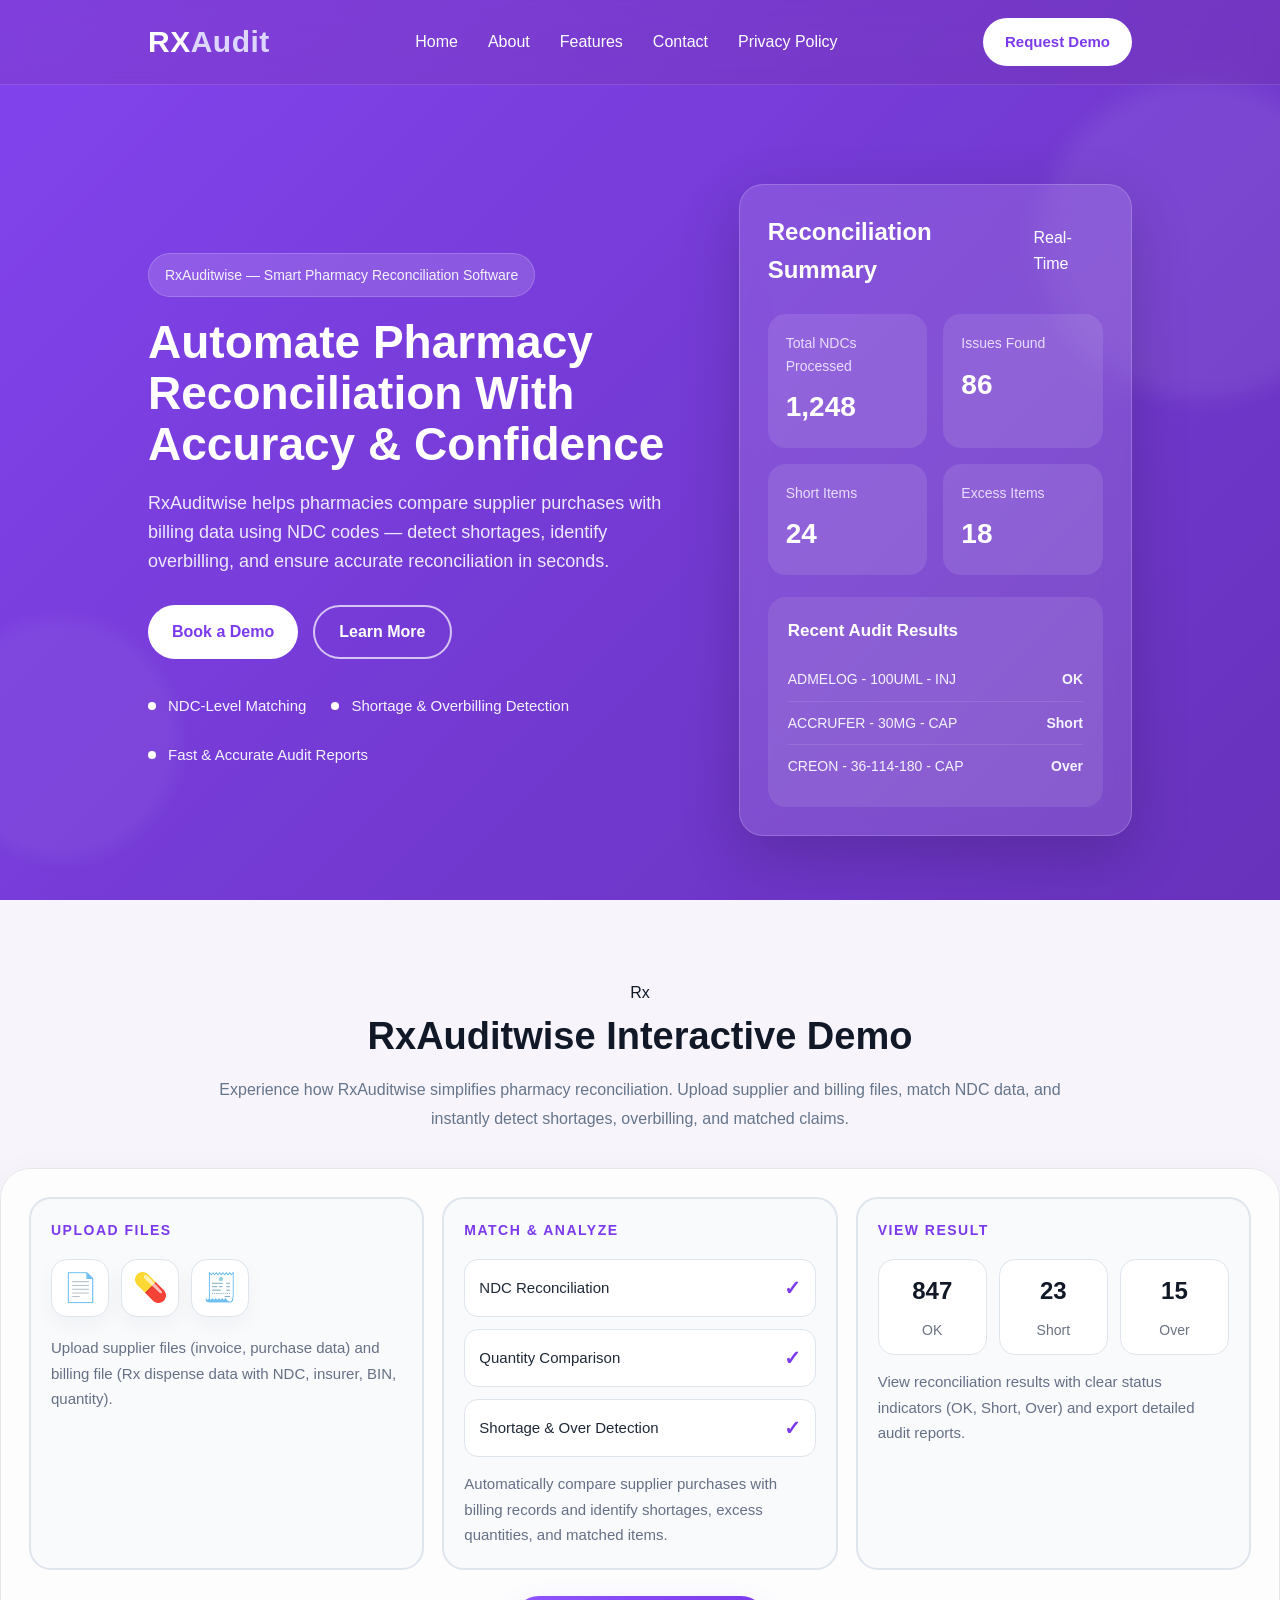
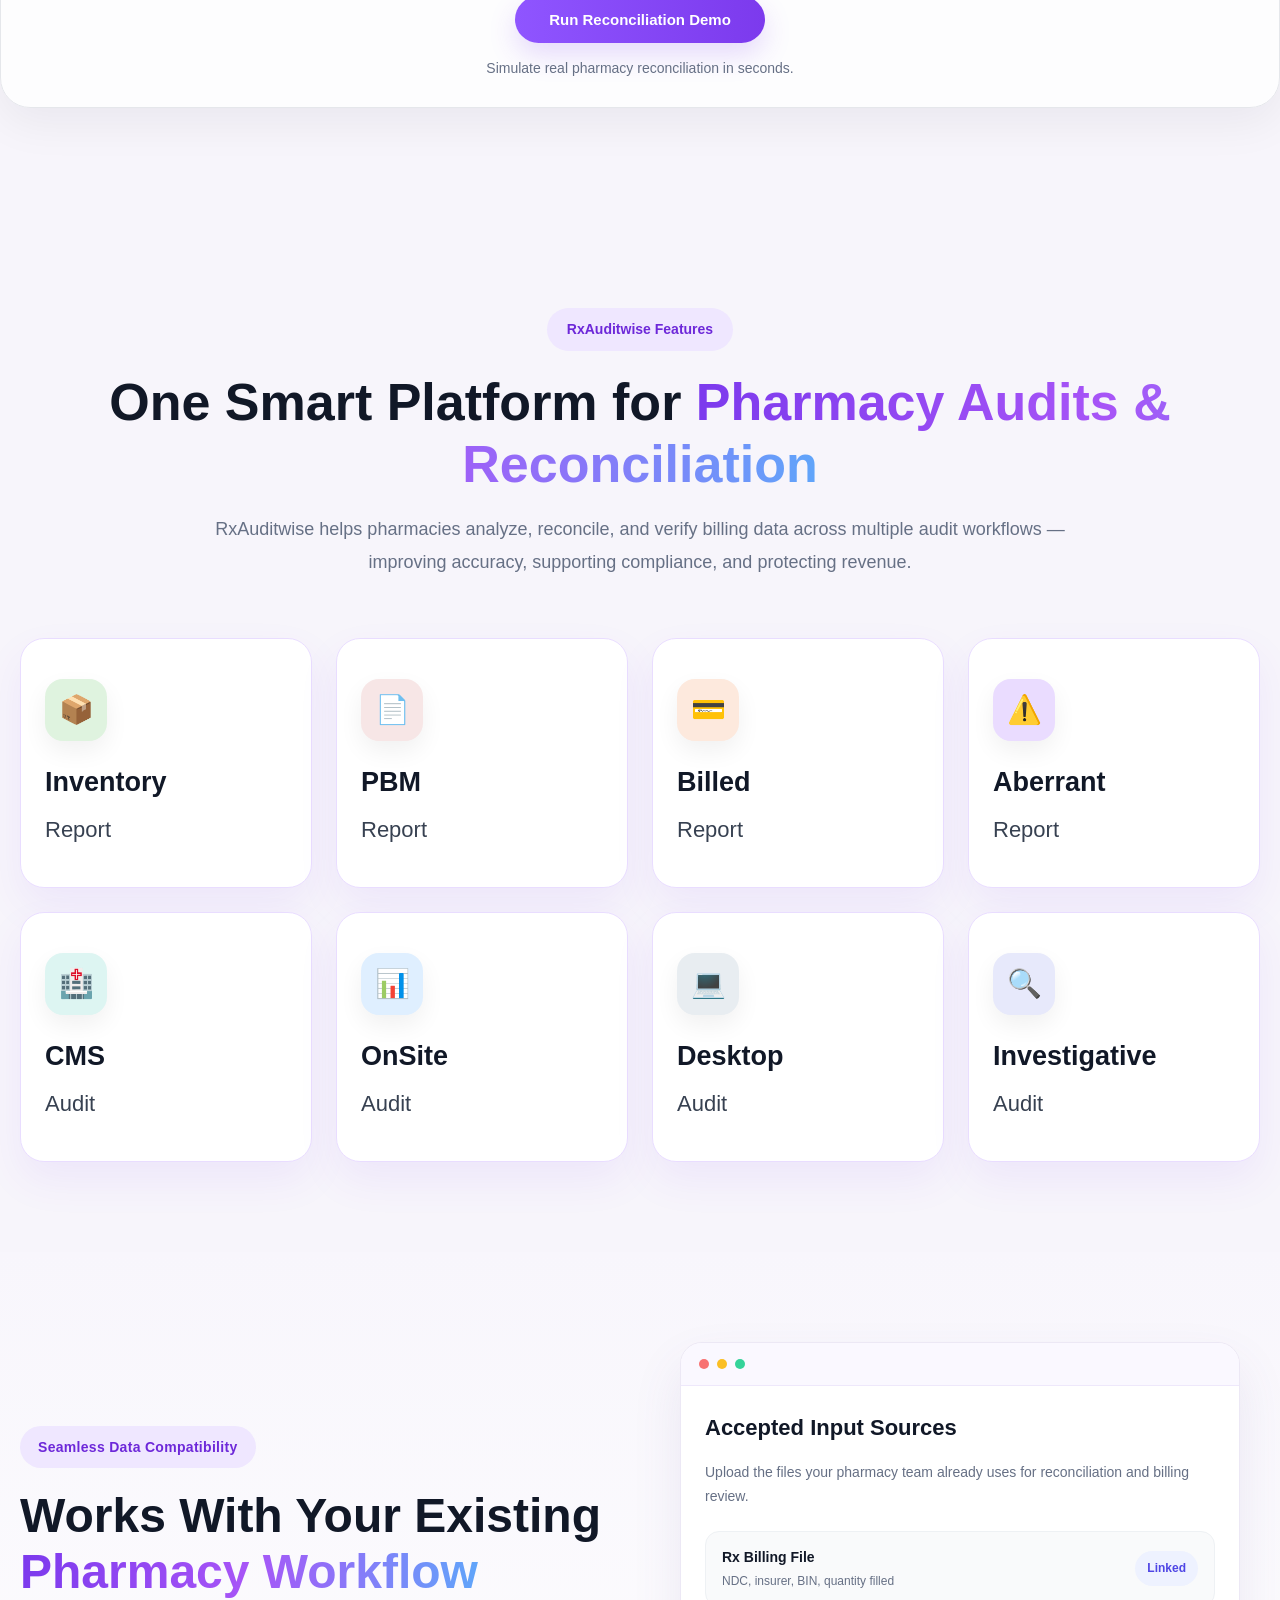
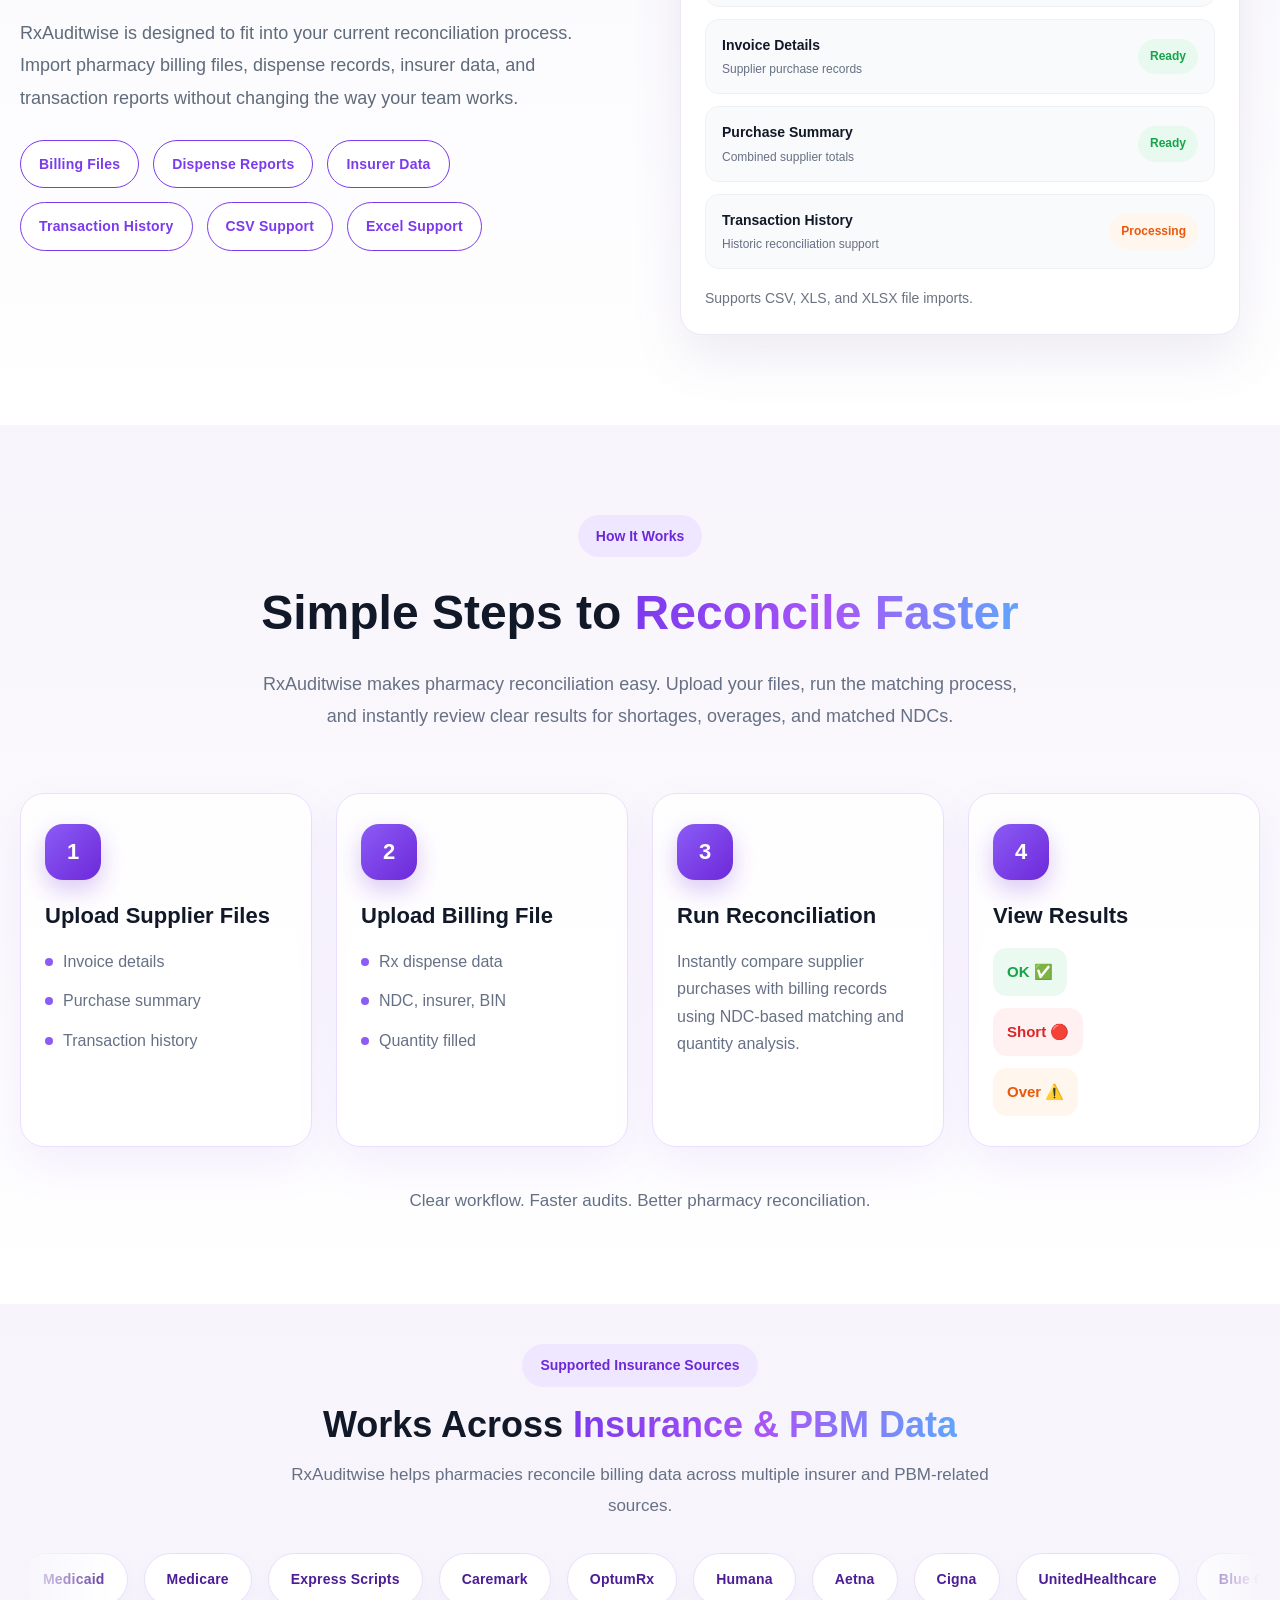
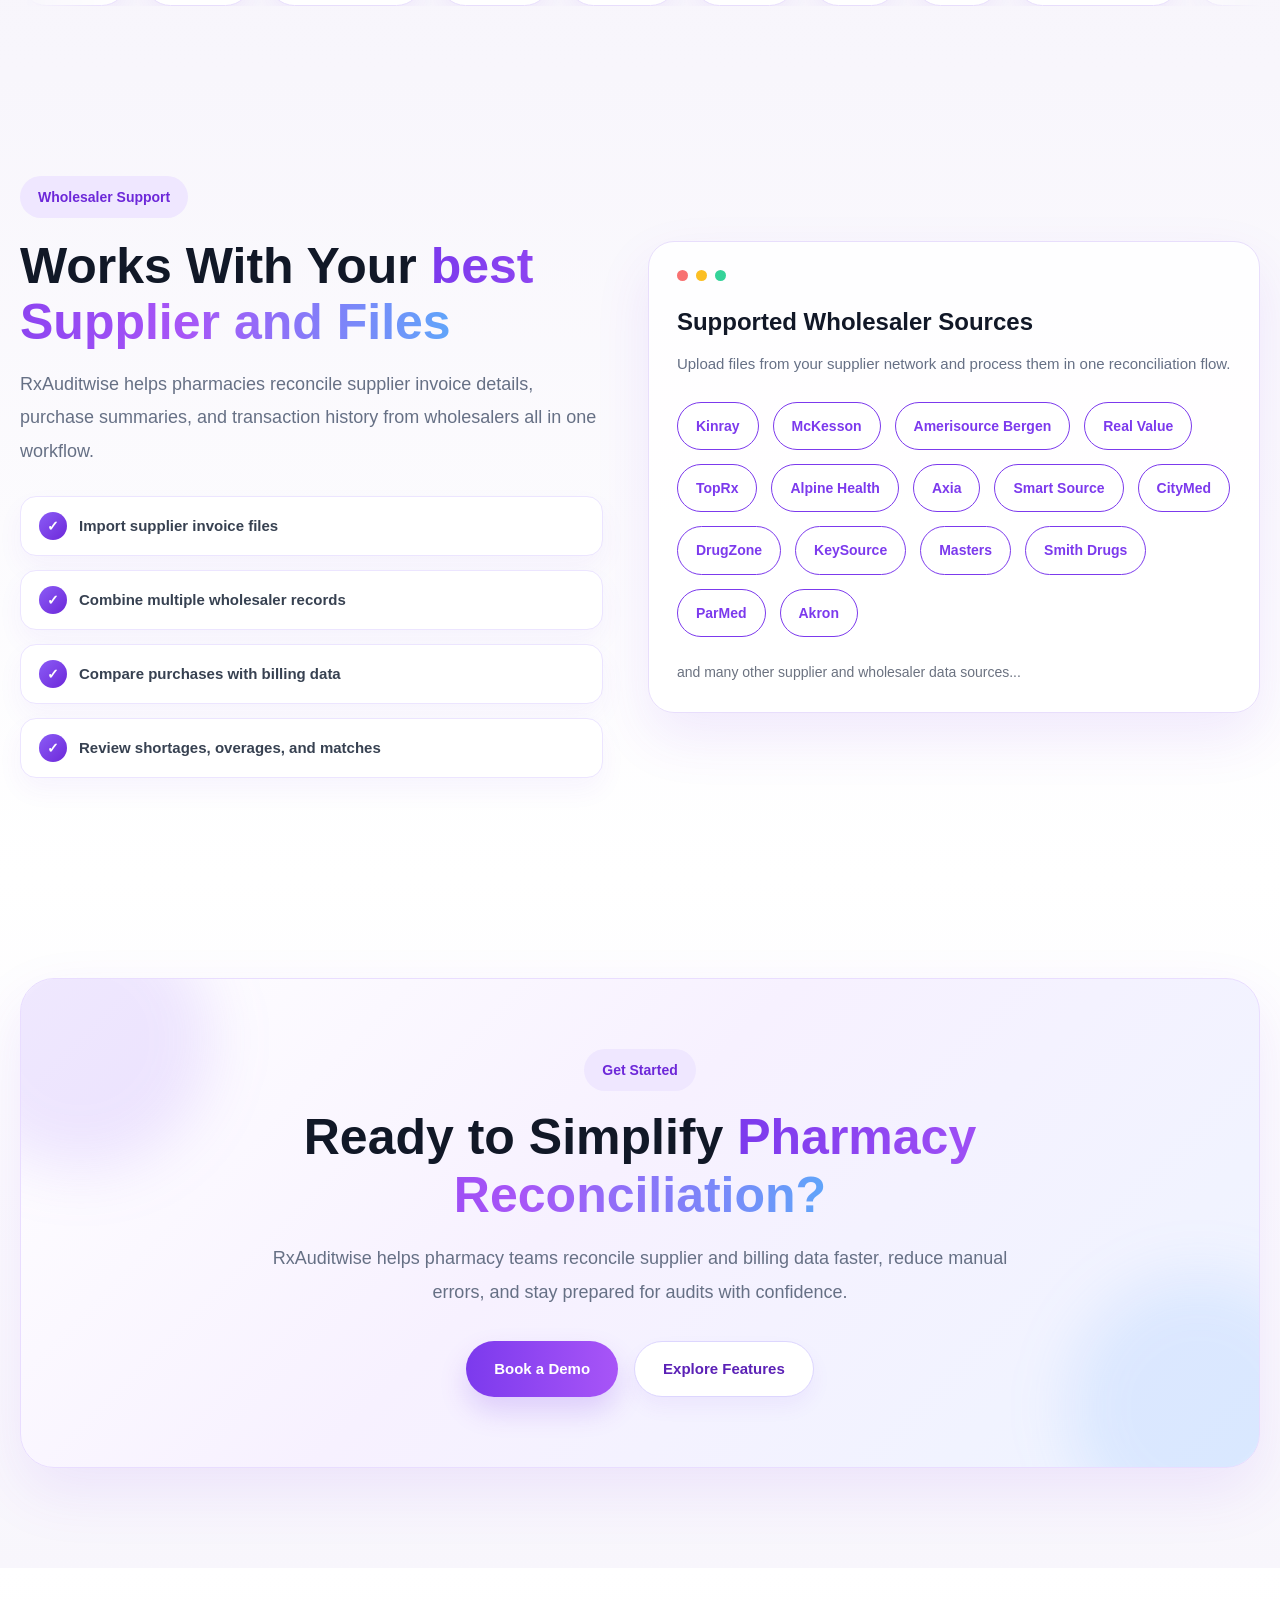
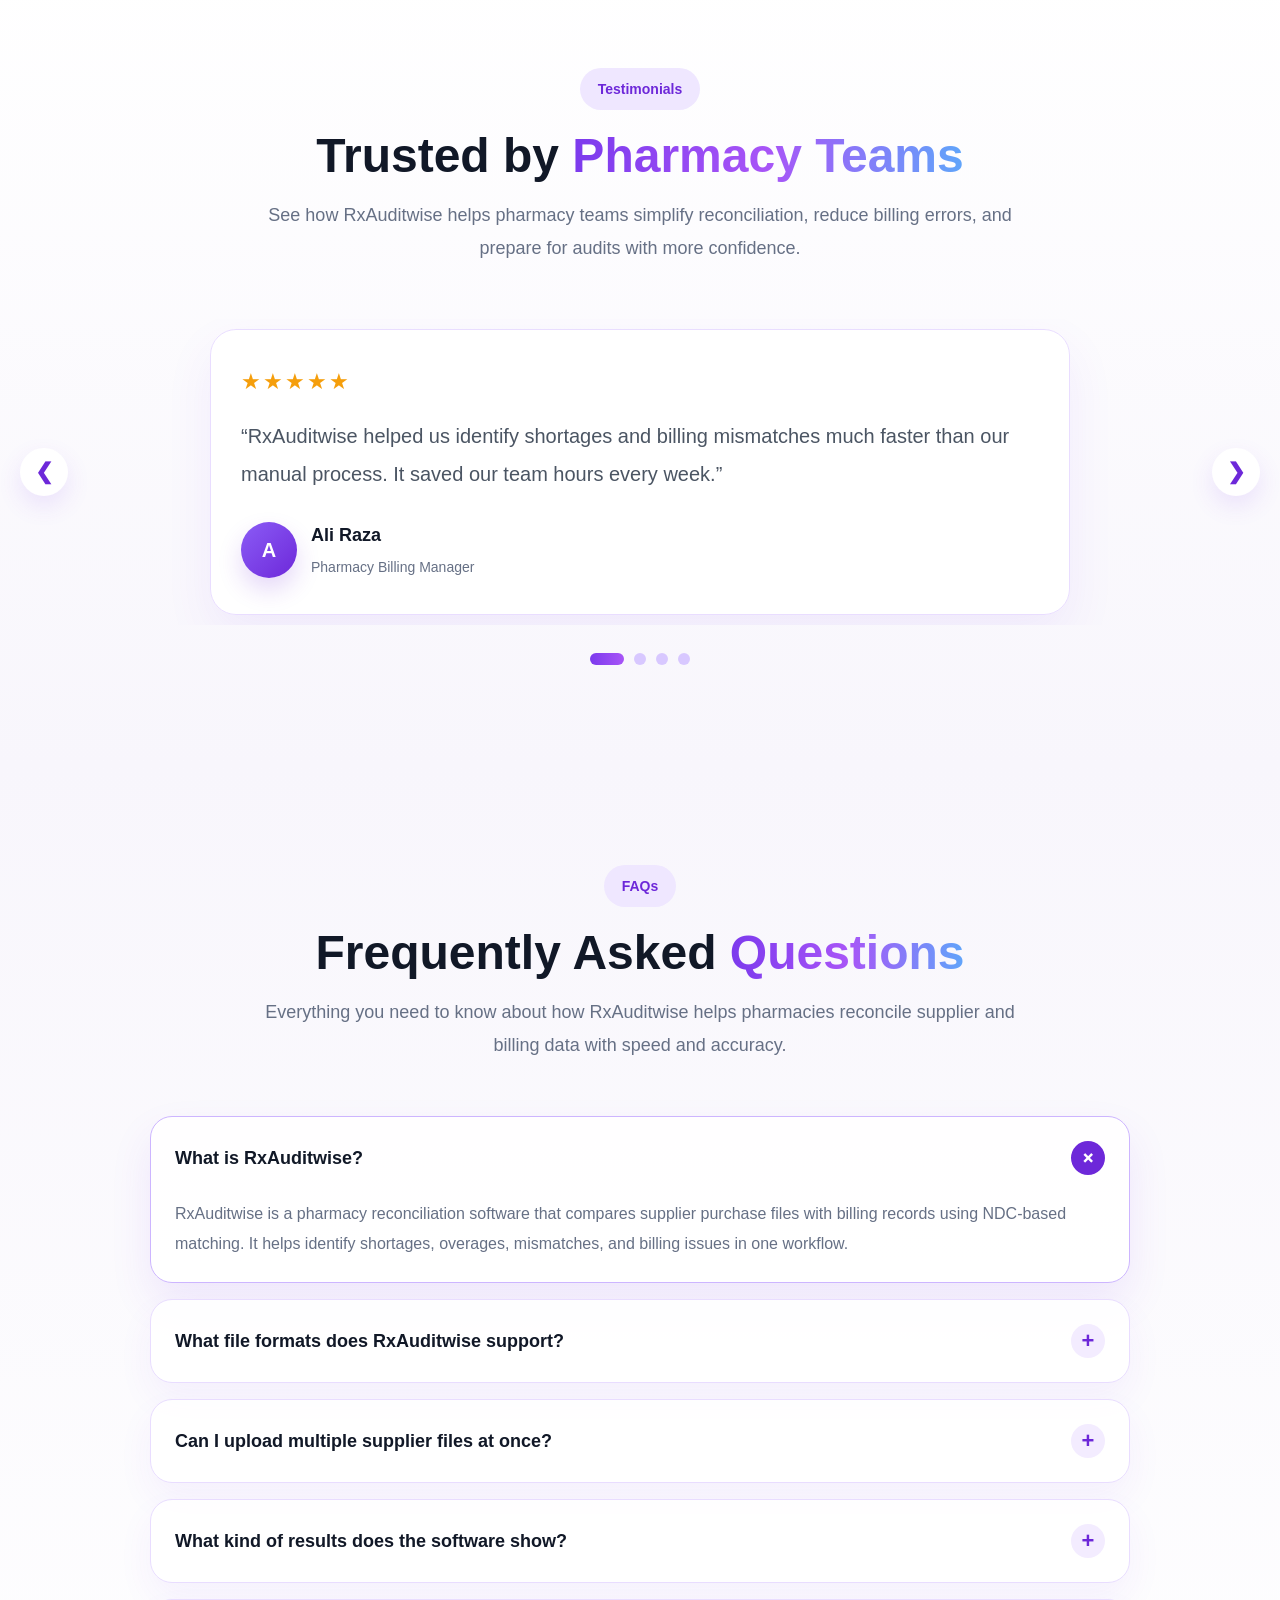
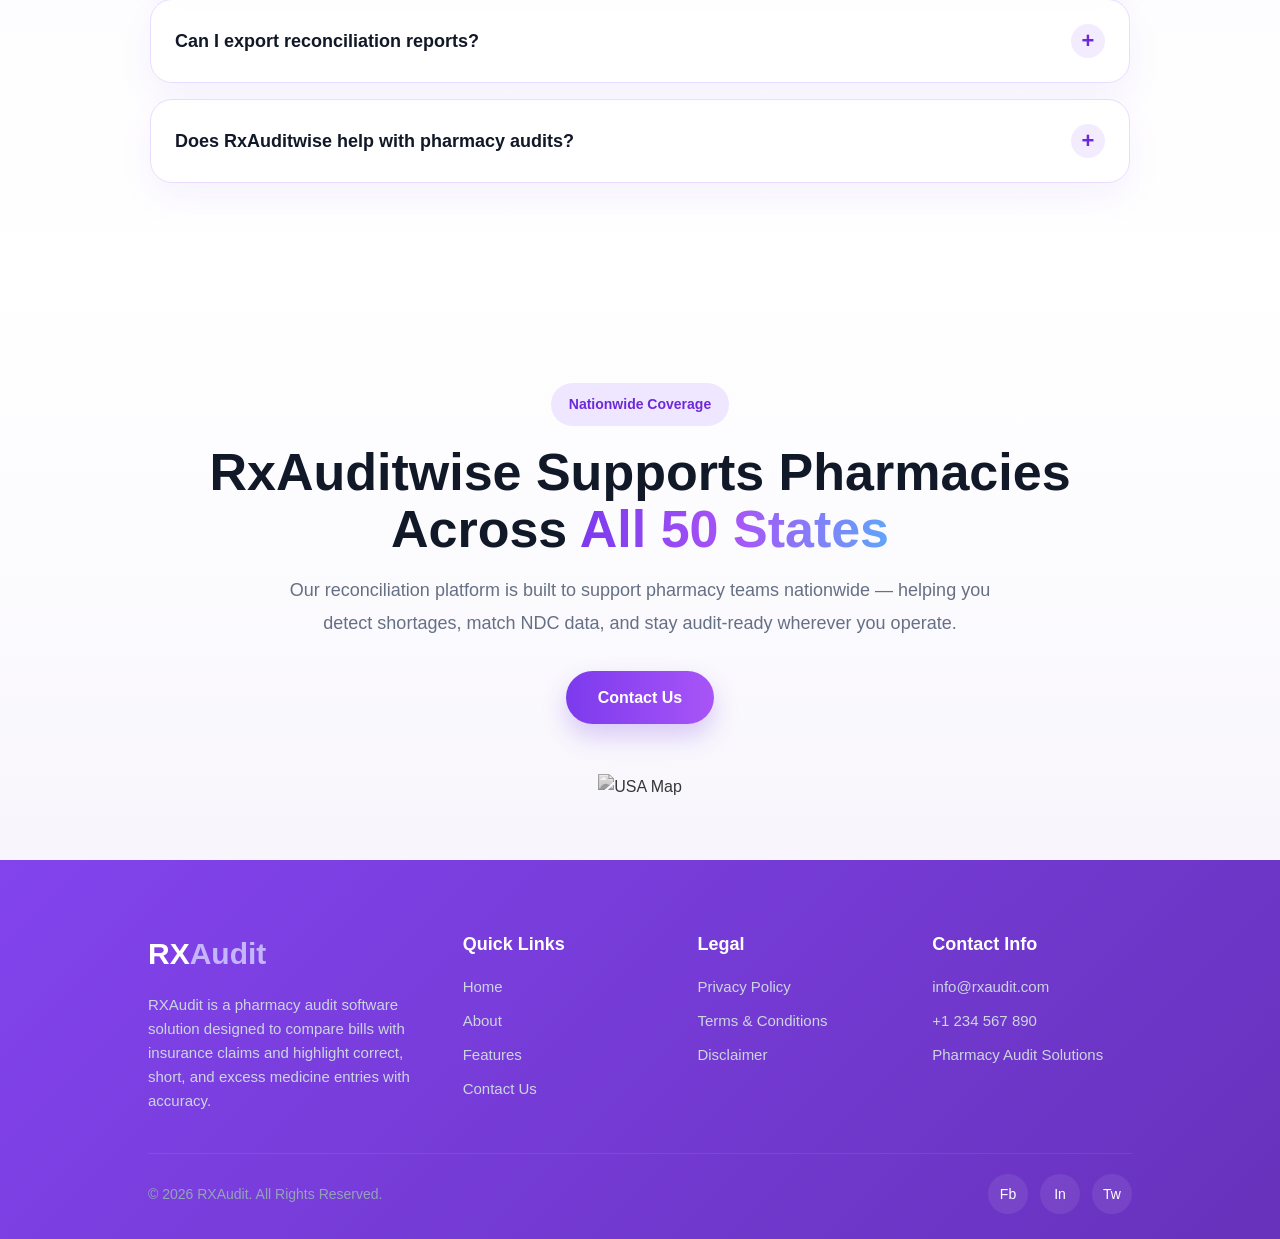
==== commit f231a420: "Update index.html" ====
--- a/index.html
+++ b/index.html
@@ -1045,3 +1045,6 @@
 <script src="rxaudit.js"></script>
 </body>
 </html>
+
+  <!-- force deploy -->
+
--- a/rxaudit.css
+++ b/rxaudit.css
@@ -185,7 +185,7 @@
     }
 
     .rxa-hero-text h1{
-      font-size:56px;
+      font-size:46px;
       line-height:1.1;
       margin-bottom:20px;
       font-weight:800;
@@ -1027,360 +1027,691 @@
 /*Demo Section End*/
 
 
-
-/*NDC Swap Demo Section START*/
-
-.ndc-swap-demo {
-  position: relative;
-  padding: 90px 20px 80px;
-  background: #f7f8f7;
-  overflow: hidden;
+/*One Smart Platform for Pharmacy Audits & Reconciliation Start*/
+
+    * {
+      margin: 0;
+      padding: 0;
+      box-sizing: border-box;
+    }
+
+    body {
+      font-family: Arial, sans-serif;
+      background: #f7f5fb;
+      color: #111827;
+    }
+
+    .audit-section {
+      padding: 90px 20px;
+    }
+
+    .audit-container {
+      max-width: 1280px;
+      margin: 0 auto;
+    }
+
+    .audit-header {
+      text-align: center;
+      margin-bottom: 60px;
+    }
+
+    .audit-badge {
+      display: inline-block;
+      background: #efe7ff;
+      color: #6d28d9;
+      padding: 10px 20px;
+      border-radius: 999px;
+      font-size: 14px;
+      font-weight: 700;
+      margin-bottom: 20px;
+    }
+
+    .audit-title {
+      font-size: 52px;
+      line-height: 1.2;
+      font-weight: 800;
+      color: #111827;
+      margin-bottom: 18px;
+    }
+
+    .audit-title span {
+      background: linear-gradient(90deg, #7c3aed, #a855f7, #60a5fa);
+      -webkit-background-clip: text;
+      -webkit-text-fill-color: transparent;
+      background-clip: text;
+    }
+
+    .audit-subtitle {
+      max-width: 900px;
+      margin: 0 auto;
+      font-size: 18px;
+      line-height: 1.8;
+      color: #667085;
+    }
+
+    .audit-grid {
+      display: grid;
+      grid-template-columns: repeat(4, 1fr);
+      gap: 24px;
+    }
+
+    .flip-card {
+      perspective: 1200px;
+      height: 250px;
+    }
+
+    .flip-card-inner {
+      position: relative;
+      width: 100%;
+      height: 100%;
+      transition: transform 0.7s ease;
+      transform-style: preserve-3d;
+    }
+
+    .flip-card:hover .flip-card-inner {
+      transform: rotateY(180deg);
+    }
+
+    .flip-card-front,
+    .flip-card-back {
+      position: absolute;
+      width: 100%;
+      height: 100%;
+      border-radius: 24px;
+      backface-visibility: hidden;
+      -webkit-backface-visibility: hidden;
+      overflow: hidden;
+      box-shadow: 0 18px 40px rgba(124, 58, 237, 0.08);
+      border: 1px solid #e9ddff;
+      padding: 28px 24px;
+    }
+
+    .flip-card-front {
+      background: #ffffff;
+      display: flex;
+      flex-direction: column;
+      justify-content: center;
+      align-items: flex-start;
+    }
+
+    .flip-card-back {
+      background: linear-gradient(135deg, #8b5cf6, #6d28d9);
+      color: #fff;
+      transform: rotateY(180deg);
+      display: flex;
+      flex-direction: column;
+      justify-content: center;
+      align-items: flex-start;
+    }
+
+    .card-icon {
+      width: 62px;
+      height: 62px;
+      border-radius: 18px;
+      display: flex;
+      align-items: center;
+      justify-content: center;
+      font-size: 28px;
+      margin-bottom: 20px;
+      box-shadow: 0 10px 24px rgba(0,0,0,0.06);
+    }
+
+    .c1 { background: #dff3df; }
+    .c2 { background: #f7e6e6; }
+    .c3 { background: #fde9dd; }
+    .c4 { background: #eadcff; }
+    .c5 { background: #ddf5f2; }
+    .c6 { background: #dfefff; }
+    .c7 { background: #e8edf1; }
+    .c8 { background: #e7e9fb; }
+
+    .card-title {
+      font-size: 27px;
+      font-weight: 800;
+      color: #111827;
+      margin-bottom: 8px;
+    }
+
+    .card-sub {
+      font-size: 22px;
+      font-weight: 500;
+      color: #374151;
+    }
+
+    .back-title {
+      font-size: 22px;
+      font-weight: 800;
+      margin-bottom: 14px;
+      line-height: 1.3;
+    }
+
+    .back-text {
+      font-size: 15px;
+      line-height: 1.8;
+      color: rgba(255,255,255,0.92);
+    }
+
+    @media (max-width: 1100px) {
+      .audit-grid {
+        grid-template-columns: repeat(2, 1fr);
+      }
+
+      .audit-title {
+        font-size: 40px;
+      }
+    }
+
+    @media (max-width: 700px) {
+      .audit-section {
+        padding: 70px 16px;
+      }
+
+      .audit-grid {
+        grid-template-columns: 1fr;
+      }
+
+      .audit-title {
+        font-size: 32px;
+      }
+
+      .audit-subtitle {
+        font-size: 16px;
+      }
+
+      .flip-card {
+        height: 230px;
+      }
+
+      .card-title {
+        font-size: 24px;
+      }
+
+      .card-sub {
+        font-size: 18px;
+      }
+    }
+
+
+/*One Smart Platform for Pharmacy Audits & Reconciliation End*/
+
+
+
+
+/*Works With Your Existing Pharmacy Workflow start*/
+* {
+  margin: 0;
+  padding: 0;
+  box-sizing: border-box;
+}
+
+body {
   font-family: Arial, sans-serif;
-}
-
-.ndc-swap-demo::before {
-  content: "";
-  position: absolute;
-  inset: 0;
-  background-size: 30px 52px;
-  pointer-events: none;
-}
-
-.ndc-demo-container {
-  position: relative;
-  max-width: 1100px;
+  background: #f7f5fb;
+  color: #111827;
+}
+
+.compatibility-section {
+  padding: 90px 20px;
+  background: linear-gradient(180deg, #f8f6fc 0%, #ffffff 100%);
+}
+
+.compatibility-container {
+  max-width: 1280px;
   margin: 0 auto;
-  z-index: 2;
-}
-
-.ndc-demo-header {
-  text-align: center;
-  max-width: 820px;
-  margin: 0 auto 60px;
-}
-
-.ndc-demo-header h2 {
-  font-size: 58px;
-  line-height: 1.06;
-  margin: 0 0 18px;
-  color: #111;
+}
+
+.compatibility-row {
+  display: grid;
+  grid-template-columns: 1fr 1fr;
+  gap: 40px;
+  align-items: center;
+}
+
+.section-badge {
+  display: inline-block;
+  padding: 10px 18px;
+  border-radius: 999px;
+  color: #6d28d9;
+  background:  #efe7ff;
+  font-size: 14px;
+  font-weight: 700;
+  margin-bottom: 20px;
+  letter-spacing: 0.3px;
+}
+
+.section-title {
+  font-size: 48px;
+  line-height: 1.15;
   font-weight: 800;
-}
-
-.ndc-demo-header h2 span {
-  background: linear-gradient(90deg, #ff6f91 0%, #8f6dff 45%, #52d5cc 100%);
+  color: #111827;
+  margin-bottom: 18px;
+}
+
+.section-title span {
+  background: linear-gradient(90deg, #7c3aed, #a855f7, #60a5fa);
   -webkit-background-clip: text;
   -webkit-text-fill-color: transparent;
-}
-
-.ndc-demo-header p {
-  margin: 0 auto;
-  max-width: 760px;
+  background-clip: text;
+}
+
+.section-text {
   font-size: 18px;
-  line-height: 1.55;
-  color: #7d7d7d;
-}
-
-.ndc-cards-wrap {
-  position: relative;
+  line-height: 1.8;
+  color: #5f6b7a;
+  margin-bottom: 26px;
+  max-width: 620px;
+}
+
+.pill-wrap {
+  display: flex;
+  flex-wrap: wrap;
+  gap: 14px;
+}
+
+.pill {
+  display: inline-flex;
+  align-items: center;
+  justify-content: center;
+  padding: 12px 18px;
+  border: 1.5px solid #7c3aed;
+  border-radius: 999px;
+  color: #7c3aed;
+  background: #fff;
+  font-size: 14px;
+  font-weight: 700;
+  letter-spacing: 0.2px;
+  transition: all 0.3s ease;
+  cursor: default;
+}
+
+.pill:hover {
+  background: #7c3aed;
+  color: #fff;
+  transform: translateY(-2px);
+  box-shadow: 0 12px 24px rgba(35, 91, 82, 0.15);
+}
+
+.compatibility-visual {
   display: flex;
   justify-content: center;
+}
+
+.mockup-card {
+  width: 100%;
+  max-width: 560px;
+  background: #fff;
+  border: 1px solid #ece8f5;
+  border-radius: 22px;
+  overflow: hidden;
+  box-shadow: 0 24px 50px rgba(97, 76, 145, 0.10);
+}
+
+.mockup-top {
+  display: flex;
   align-items: center;
-  gap: 110px;
-  min-height: 340px;
-  margin-bottom: 44px;
-}
-
-.ndc-card {
-  position: relative;
-  width: 260px;
-  min-height: 270px;
-  border-radius: 28px;
-  background: rgba(255,255,255,0.7);
-  backdrop-filter: blur(18px);
-  -webkit-backdrop-filter: blur(18px);
-  box-shadow:
-    0 20px 50px rgba(143, 109, 255, 0.10),
-    0 0 0 1px rgba(255,255,255,0.65) inset;
-  padding: 34px 34px 30px;
-  transition: transform 0.4s ease, box-shadow 0.4s ease;
-}
-
-.ndc-card:hover {
-  transform: translateY(-6px);
-}
-
-.ndc-card-icon {
-  font-size: 28px;
-  color: #8d70ff;
-  margin-bottom: 34px;
-  opacity: 0.95;
-}
-
-.ndc-card-dot {
-  position: absolute;
-  width: 14px;
-  height: 14px;
+  gap: 8px;
+  padding: 16px 18px;
+  background: #faf8ff;
+  border-bottom: 1px solid #eee8fb;
+}
+
+.mock-dot {
+  width: 10px;
+  height: 10px;
   border-radius: 50%;
-  right: 22px;
-  top: 22px;
-  background: #8d70ff;
-}
-
-.ndc-card h3 {
-  margin: 0 0 10px;
-  font-size: 21px;
+}
+
+.dot1 {
+  background: #f87171;
+}
+
+.dot2 {
+  background: #fbbf24;
+}
+
+.dot3 {
+  background: #34d399;
+}
+
+.mockup-body {
+  padding: 24px;
+}
+
+.mockup-title {
+  font-size: 22px;
+  font-weight: 800;
+  color: #111827;
+  margin-bottom: 16px;
+}
+
+.mockup-sub {
+  font-size: 14px;
+  line-height: 1.7;
+  color: #667085;
+  margin-bottom: 22px;
+}
+
+.mock-list {
+  display: flex;
+  flex-direction: column;
+  gap: 12px;
+}
+
+.mock-item {
+  display: flex;
+  justify-content: space-between;
+  align-items: center;
+  padding: 14px 16px;
+  border-radius: 14px;
+  background: #f9fafb;
+  border: 1px solid #eef1f4;
+}
+
+.mock-left {
+  display: flex;
+  flex-direction: column;
+  gap: 4px;
+}
+
+.mock-name {
+  font-size: 14px;
   font-weight: 700;
-  color: #222;
-}
-
-.ndc-code {
-  margin: 0 0 26px;
+  color: #111827;
+}
+
+.mock-meta {
+  font-size: 12px;
+  color: #667085;
+}
+
+.mock-status {
+  font-size: 12px;
+  font-weight: 700;
+  padding: 8px 12px;
+  border-radius: 999px;
+  white-space: nowrap;
+}
+
+.status-ready {
+  background: #e8faf0;
+  color: #16a34a;
+}
+
+.status-processing {
+  background: #fff7ed;
+  color: #ea580c;
+}
+
+.status-linked {
+  background: #eef2ff;
+  color: #4f46e5;
+}
+
+.section-note {
+  margin-top: 18px;
   font-size: 14px;
-  color: #8d8d8d;
-  letter-spacing: 1px;
-}
-
-.ndc-amount {
-  font-size: 54px;
+  color: #6b7280;
+}
+
+@media (max-width: 1100px) {
+  .compatibility-row {
+    grid-template-columns: 1fr;
+  }
+
+  .section-title {
+    font-size: 38px;
+  }
+}
+
+@media (max-width: 640px) {
+  .compatibility-section {
+    padding: 70px 16px;
+  }
+
+  .section-title {
+    font-size: 30px;
+  }
+
+  .section-text {
+    font-size: 16px;
+  }
+
+  .pill {
+    font-size: 13px;
+    padding: 10px 14px;
+  }
+
+  .mockup-body {
+    padding: 18px;
+  }
+}
+
+
+/*Works With Your Existing Pharmacy Workflow End*/
+
+
+
+
+/*Works With Your best Supplier and Files Start*/
+
+* {
+  margin: 0;
+  padding: 0;
+  box-sizing: border-box;
+}
+
+.wholesaler-section {
+  padding: 100px 20px;
+  background: linear-gradient(180deg, #f8f6fc 0%, #ffffff 100%);
+  font-family: Arial, sans-serif;
+}
+
+.wholesaler-container {
+  max-width: 1280px;
+  margin: 0 auto;
+}
+
+.wholesaler-grid {
+  display: grid;
+  grid-template-columns: 1fr 1.05fr;
+  gap: 45px;
+  align-items: center;
+}
+
+.active-dealer {
+  background: #235b52 !important;
+  color: #fff !important;
+  box-shadow: 0 12px 22px rgba(35, 91, 82, 0.16);
+}
+
+.wholesaler-badge {
+  display: inline-block;
+  padding: 10px 18px;
+  background: #efe7ff;
+  color: #6d28d9;
+  border-radius: 999px;
+  font-size: 14px;
+  font-weight: 700;
+  margin-bottom: 20px;
+}
+
+.wholesaler-title {
+  font-size: 50px;
+  line-height: 1.12;
   font-weight: 800;
-  line-height: 1;
-  margin-bottom: 20px;
-  transition: transform 0.35s ease, opacity 0.35s ease;
-}
-
-.ndc-negative {
-  color: #8f6dff;
-}
-
-.ndc-positive {
-  color: #8f6dff;
-}
-
-.ndc-label {
-  font-size: 14px;
-  letter-spacing: 1px;
-  font-weight: 700;
-  color: #8f6dff;
-}
-
-.ndc-swap-badge {
-  position: absolute;
-  left: 50%;
-  top: 15%;
-  transform: translate(-50%, -50%);
-  display: inline-flex;
+  color: #111827;
+  margin-bottom: 18px;
+}
+
+.wholesaler-title span {
+  background: linear-gradient(90deg, #7c3aed, #a855f7, #60a5fa);
+  -webkit-background-clip: text;
+  -webkit-text-fill-color: transparent;
+  background-clip: text;
+}
+
+.wholesaler-text {
+  font-size: 18px;
+  line-height: 1.85;
+  color: #667085;
+  margin-bottom: 28px;
+  max-width: 620px;
+}
+
+.wholesaler-points {
+  display: grid;
+  gap: 14px;
+}
+
+.wholesaler-point {
+  display: flex;
   align-items: center;
   gap: 12px;
-  padding: 16px 28px;
+  padding: 15px 18px;
+  border-radius: 16px;
+  background: #ffffff;
+  border: 1px solid #ece5ff;
+  box-shadow: 0 12px 26px rgba(124, 58, 237, 0.05);
+  color: #374151;
+  font-size: 15px;
+  font-weight: 600;
+}
+
+.point-icon {
+  width: 28px;
+  height: 28px;
+  min-width: 28px;
+  border-radius: 50%;
+  display: flex;
+  align-items: center;
+  justify-content: center;
+  background: linear-gradient(135deg, #8b5cf6, #6d28d9);
+  color: #fff;
+  font-size: 14px;
+  font-weight: 700;
+}
+
+.wholesaler-card {
+  background: rgba(255, 255, 255, 0.9);
+  border: 1px solid #e8defc;
+  border-radius: 26px;
+  padding: 28px;
+  box-shadow: 0 24px 55px rgba(124, 58, 237, 0.10);
+  transition: 0.35s ease;
+}
+
+.wholesaler-card:hover {
+  transform: translateY(-8px);
+  box-shadow: 0 30px 65px rgba(124, 58, 237, 0.16);
+}
+
+.visual-topbar {
+  display: flex;
+  gap: 8px;
+  margin-bottom: 22px;
+}
+
+.visual-topbar span {
+  width: 11px;
+  height: 11px;
+  border-radius: 50%;
+}
+
+.visual-topbar span:nth-child(1) {
+  background: #f87171;
+}
+
+.visual-topbar span:nth-child(2) {
+  background: #fbbf24;
+}
+
+.visual-topbar span:nth-child(3) {
+  background: #34d399;
+}
+
+.visual-title {
+  font-size: 24px;
+  font-weight: 800;
+  color: #111827;
+  margin-bottom: 10px;
+}
+
+.visual-subtitle {
+  font-size: 15px;
+  line-height: 1.75;
+  color: #667085;
+  margin-bottom: 24px;
+}
+
+.wholesaler-tags {
+  display: flex;
+  flex-wrap: wrap;
+  gap: 14px;
+}
+
+.dealer-tag {
+  padding: 12px 18px;
+  border: 1.5px solid #7c3aed;
+  color: #7c3aed;
+  background: #fff;
   border-radius: 999px;
-  background: linear-gradient(90deg, #8f6dff 0%, #9a73ff 100%);
-  color: #181818;
-  font-size: 18px;
+  font-size: 14px;
   font-weight: 700;
-  box-shadow: 0 0 40px rgba(143, 109, 255, 0.45);
-  z-index: 4;
-  transition: transform 0.35s ease, box-shadow 0.35s ease;
-}
-
-.ndc-swap-badge span:first-child {
-  font-size: 22px;
-}
-
-.ndc-scan-line {
-  position: absolute;
-  left: 50%;
-  top: 18px;
-  width: 74%;
-  height: 4px;
-  border-radius: 999px;
-  background: linear-gradient(90deg, transparent 0%, rgba(143,109,255,0.2) 20%, rgba(143,109,255,0.95) 50%, rgba(143,109,255,0.2) 80%, transparent 100%);
-  transform: translateX(-50%);
-  opacity: 0;
-  box-shadow: 0 0 24px rgba(143,109,255,0.75);
-  z-index: 3;
-}
-
-.ndc-result {
-  text-align: center;
-  font-size: 54px;
-  font-weight: 800;
-  letter-spacing: 1px;
-  opacity: 0;
-  transform: translateY(18px);
-  transition: all 0.55s ease;
-  margin-bottom: 26px;
-}
-
-.ndc-result.show {
-  opacity: 1;
-  transform: translateY(0);
-}
-
-.ndc-result .neg {
-  color: #ff6a6a;
-}
-
-.ndc-result .pos {
-  color: #31d39a;
-}
-
-.ndc-result .zero {
-  color: #8f6dff;
-}
-
-.ndc-result .eq-symbol {
-  color: #666;
-  margin: 0 10px;
-}
-
-.ndc-demo-btn-wrap {
-  text-align: center;
-}
-
-.ndc-demo-btn {
-  border: 0;
-  background: #ffffff;
-  color: #8a8a8a;
-  font-size: 18px;
-  font-weight: 700;
-  padding: 18px 34px;
-  border-radius: 16px;
+  transition: all 0.3s ease;
   cursor: pointer;
-  box-shadow: 0 10px 25px rgba(0,0,0,0.07);
-  transition: all 0.3s ease;
-}
-
-.ndc-demo-btn:hover {
+}
+
+.dealer-tag:hover {
+  background: #7c3aed;
+  color: #fff;
   transform: translateY(-2px);
-  box-shadow: 0 14px 28px rgba(0,0,0,0.10);
-}
-
-.ndc-demo-btn:disabled {
-  opacity: 0.7;
-  cursor: wait;
-}
-
-.ndc-cards-wrap.scanning .ndc-scan-line {
-  opacity: 1;
-  animation: ndcScanMove 1.4s ease-in-out infinite;
-}
-
-.ndc-cards-wrap.scanning .ndc-left-card,
-.ndc-cards-wrap.scanning .ndc-right-card {
-  box-shadow:
-    0 20px 50px rgba(143, 109, 255, 0.14),
-    0 0 0 1px rgba(255,255,255,0.75) inset,
-    0 0 30px rgba(143,109,255,0.18);
-}
-
-.ndc-cards-wrap.detected .ndc-left-card {
-  transform: translateY(-4px) scale(1.02);
-}
-
-.ndc-cards-wrap.detected .ndc-right-card {
-  transform: translateY(-4px) scale(1.02);
-}
-
-.ndc-cards-wrap.detected .ndc-swap-badge {
-  box-shadow: 0 0 50px rgba(143, 109, 255, 0.65);
-}
-
-@keyframes ndcScanMove {
-  0% {
-    top: 18px;
-    opacity: 0.2;
-  }
-  15% {
-    opacity: 1;
-  }
-  50% {
-    top: 150px;
-    opacity: 1;
-  }
-  100% {
-    top: 275px;
-    opacity: 0.2;
-  }
-}
-
-@media (max-width: 991px) {
-  .ndc-demo-header h2 {
-    font-size: 42px;
-  }
-
-  .ndc-demo-header p {
+  box-shadow: 0 12px 22px rgba(35, 91, 82, 0.14);
+}
+
+.visual-note {
+  margin-top: 24px;
+  font-size: 14px;
+  color: #6b7280;
+}
+
+@media (max-width: 1100px) {
+  .wholesaler-grid {
+    grid-template-columns: 1fr;
+  }
+
+  .wholesaler-title {
+    font-size: 40px;
+  }
+}
+
+@media (max-width: 640px) {
+  .wholesaler-section {
+    padding: 75px 16px;
+  }
+
+  .wholesaler-title {
+    font-size: 31px;
+  }
+
+  .wholesaler-text {
     font-size: 16px;
   }
 
-  .ndc-cards-wrap {
-    gap: 40px;
-  }
-
-  .ndc-card {
-    width: 220px;
-    padding: 28px 24px;
-  }
-
-  .ndc-amount {
-    font-size: 46px;
-  }
-
-  .ndc-swap-badge {
-    font-size: 16px;
-    padding: 14px 22px;
-  }
-
-  .ndc-result {
-    font-size: 42px;
-  }
-}
-
-@media (max-width: 767px) {
-  .ndc-swap-demo {
-    padding: 70px 16px;
-  }
-
-  .ndc-demo-header h2 {
-    font-size: 34px;
-  }
-
-  .ndc-cards-wrap {
-    flex-direction: column;
-    gap: 24px;
-    min-height: auto;
-    padding-bottom: 20px;
-  }
-
-  .ndc-card {
-    width: 100%;
-    max-width: 320px;
-  }
-
-  .ndc-swap-badge {
-    position: relative;
-    left: auto;
-    top: auto;
-    transform: none;
-    margin: 8px 0;
-  }
-
-  .ndc-scan-line {
-    display: none;
-  }
-
-  .ndc-result {
-    font-size: 34px;
-  }
-
-  .ndc-demo-btn {
-    font-size: 16px;
-    padding: 16px 24px;
-  }
-}
- /*NDC Swap Demo Section END*/
-
- /*Our Solutions Section start*/
+  .dealer-tag {
+    font-size: 13px;
+    padding: 10px 14px;
+  }
+
+  .wholesaler-card {
+    padding: 20px;
+  }
+}
+
+
+/*Works With Your best Supplier and Files End*/
+
+
+/*Our Solutions Section start*/
 
   .rxs-solutions-main {
   padding: 80px 20px 100px;
@@ -1893,300 +2224,1096 @@
   }
 }
 
+/*CTA Section Start*/
+.cta-section {
+  padding: 100px 20px;
+  background: linear-gradient(180deg, #ffffff 0%, #f8f6fc 100%);
+  font-family: Arial, sans-serif;
+}
+
+.cta-container {
+  max-width: 1280px;
+  margin: 0 auto;
+}
+
+.cta-box {
+  position: relative;
+  overflow: hidden;
+  text-align: center;
+  padding: 70px 30px;
+  border-radius: 34px;
+  background: linear-gradient(135deg, #ffffff 0%, #f7f1ff 45%, #eef4ff 100%);
+  border: 1px solid #e9ddff;
+  box-shadow: 0 24px 60px rgba(124, 58, 237, 0.10);
+}
+
+.cta-box::before {
+  content: "";
+  position: absolute;
+  width: 260px;
+  height: 260px;
+  border-radius: 50%;
+  background: rgba(139, 92, 246, 0.14);
+  top: -70px;
+  left: -70px;
+  filter: blur(30px);
+}
+
+.cta-box::after {
+  content: "";
+  position: absolute;
+  width: 260px;
+  height: 260px;
+  border-radius: 50%;
+  background: rgba(96, 165, 250, 0.14);
+  bottom: -70px;
+  right: -70px;
+  filter: blur(30px);
+}
+
+.cta-badge {
+  position: relative;
+  z-index: 1;
+  display: inline-block;
+  padding: 10px 18px;
+  border-radius: 999px;
+  background: #efe7ff;
+  color: #6d28d9;
+  font-size: 14px;
+  font-weight: 700;
+  margin-bottom: 18px;
+}
+
+.cta-title {
+  position: relative;
+  z-index: 1;
+  font-size: 50px;
+  line-height: 1.15;
+  font-weight: 800;
+  color: #111827;
+  margin-bottom: 18px;
+  max-width: 900px;
+  margin-left: auto;
+  margin-right: auto;
+}
+
+.cta-title span {
+  background: linear-gradient(90deg, #7c3aed, #a855f7, #60a5fa);
+  -webkit-background-clip: text;
+  -webkit-text-fill-color: transparent;
+  background-clip: text;
+}
+
+.cta-text {
+  position: relative;
+  z-index: 1;
+  max-width: 760px;
+  margin: 0 auto 32px;
+  font-size: 18px;
+  line-height: 1.85;
+  color: #667085;
+}
+
+.cta-buttons {
+  position: relative;
+  z-index: 1;
+  display: flex;
+  justify-content: center;
+  gap: 16px;
+  flex-wrap: wrap;
+}
+
+.cta-btn {
+  display: inline-flex;
+  align-items: center;
+  justify-content: center;
+  padding: 15px 28px;
+  border-radius: 999px;
+  font-size: 15px;
+  font-weight: 700;
+  text-decoration: none;
+  transition: all 0.3s ease;
+}
+
+.primary-btn {
+  background: linear-gradient(90deg, #7c3aed, #a855f7);
+  color: #fff;
+  box-shadow: 0 14px 28px rgba(124, 58, 237, 0.20);
+}
+
+.primary-btn:hover {
+  transform: translateY(-3px);
+  box-shadow: 0 20px 36px rgba(124, 58, 237, 0.28);
+}
+
+.secondary-btn {
+  background: #ffffff;
+  color: #5b21b6;
+  border: 1px solid #ddd6fe;
+  box-shadow: 0 10px 20px rgba(124, 58, 237, 0.06);
+}
+
+.secondary-btn:hover {
+  transform: translateY(-3px);
+  background: #f9f5ff;
+  box-shadow: 0 16px 30px rgba(124, 58, 237, 0.12);
+}
+
+@media (max-width: 768px) {
+  .cta-section {
+    padding: 75px 16px;
+  }
+
+  .cta-box {
+    padding: 50px 20px;
+    border-radius: 24px;
+  }
+
+  .cta-title {
+    font-size: 31px;
+  }
+
+  .cta-text {
+    font-size: 16px;
+    line-height: 1.75;
+  }
+
+  .cta-btn {
+    width: 100%;
+    max-width: 280px;
+  }
+}
+/*CTA Section END*/
+
 /*Our Testimonials Section Start*/
-.rxs-testimonials-main {
-  padding: 85px 20px 95px;
-  background: #ffffff;
+.testimonials-section {
+  padding: 100px 20px;
+  background: linear-gradient(180deg, #ffffff 0%, #f8f6fc 100%);
   font-family: Arial, sans-serif;
-}
-
-.rxs-testimonials-container {
-  max-width: 1180px;
+  overflow: hidden;
+}
+
+.testimonials-container {
+  max-width: 1280px;
   margin: 0 auto;
-}
-
-.rxs-testimonials-header {
+  width: 100%;
+}
+
+.testimonials-header {
   text-align: center;
-  margin-bottom: 50px;
-}
-
-.rxs-testimonials-icon-box {
-  width: 60px;
-  height: 60px;
-  margin: -20px auto 14px;
-  border-radius: 14px;
-  background: linear-gradient(180deg, #9d67ff 0%, #6f31ff 100%);
-  color: #fff;
+  max-width: 800px;
+  margin: 0 auto 55px;
+}
+
+.testimonials-badge {
+  display: inline-block;
+  padding: 10px 18px;
+  border-radius: 999px;
+  background: #efe7ff;
+  color: #6d28d9;
+  font-size: 14px;
+  font-weight: 700;
+  margin-bottom: 18px;
+}
+
+.testimonials-title {
+  font-size: 48px;
+  line-height: 1.15;
+  font-weight: 800;
+  color: #111827;
+  margin-bottom: 16px;
+}
+
+.testimonials-title span {
+  background: linear-gradient(90deg, #7c3aed, #a855f7, #60a5fa);
+  -webkit-background-clip: text;
+  -webkit-text-fill-color: transparent;
+  background-clip: text;
+}
+
+.testimonials-text {
+  font-size: 18px;
+  line-height: 1.8;
+  color: #667085;
+}
+
+.testimonials-slider-wrap {
+  position: relative;
+  display: flex;
+  align-items: center;
+  gap: 16px;
+  width: 100%;
+}
+
+.testimonials-slider {
+  overflow: hidden;
+  width: 100%;
+}
+
+.testimonials-track {
+  display: flex;
+  transition: transform 0.6s ease;
+  will-change: transform;
+}
+
+.testimonial-slide {
+  min-width: 100%;
+  max-width: 100%;
+  padding: 10px;
+  box-sizing: border-box;
+}
+
+.testimonial-card {
+  background: rgba(255, 255, 255, 0.94);
+  border: 1px solid #e9ddff;
+  border-radius: 26px;
+  padding: 34px 30px;
+  box-shadow: 0 20px 48px rgba(124, 58, 237, 0.08);
+  max-width: 860px;
+  width: 100%;
+  margin: 0 auto;
+  text-align: left;
+}
+
+.testimonial-stars {
+  font-size: 22px;
+  color: #f59e0b;
+  letter-spacing: 2px;
+  margin-bottom: 18px;
+}
+
+.testimonial-quote {
+  font-size: 20px;
+  line-height: 1.9;
+  color: #4b5563;
+  margin-bottom: 28px;
+  word-break: break-word;
+}
+
+.testimonial-user {
+  display: flex;
+  align-items: center;
+  gap: 14px;
+  flex-wrap: wrap;
+}
+
+.testimonial-avatar {
+  width: 56px;
+  height: 56px;
+  min-width: 56px;
+  border-radius: 50%;
   display: flex;
   align-items: center;
   justify-content: center;
+  background: linear-gradient(135deg, #8b5cf6, #6d28d9);
+  color: #fff;
+  font-size: 20px;
+  font-weight: 700;
+  box-shadow: 0 12px 25px rgba(109, 40, 217, 0.18);
+}
+
+.testimonial-user h4 {
+  font-size: 18px;
+  color: #111827;
+  font-weight: 800;
+  margin-bottom: 4px;
+}
+
+.testimonial-user span {
+  font-size: 14px;
+  color: #667085;
+}
+
+.testimonial-arrow {
+  width: 48px;
+  height: 48px;
+  min-width: 48px;
+  border: none;
+  border-radius: 50%;
+  background: #ffffff;
+  color: #6d28d9;
   font-size: 22px;
   font-weight: 700;
-  box-shadow: 0 16px 34px rgba(111, 49, 255, 0.22);
-}
-
-.rxs-testimonials-title {
+  cursor: pointer;
+  box-shadow: 0 10px 24px rgba(124, 58, 237, 0.12);
+  transition: all 0.3s ease;
+  flex-shrink: 0;
+}
+
+.testimonial-arrow:hover {
+  background: #6d28d9;
+  color: #fff;
+  transform: translateY(-2px);
+}
+
+.testimonial-dots {
+  display: flex;
+  justify-content: center;
+  align-items: center;
+  flex-wrap: wrap;
+  gap: 10px;
+  margin-top: 28px;
+}
+
+.testimonial-dot {
+  width: 12px;
+  height: 12px;
+  border-radius: 50%;
+  background: #d8c8ff;
+  cursor: pointer;
+  transition: all 0.3s ease;
+}
+
+.testimonial-dot.active {
+  width: 34px;
+  border-radius: 999px;
+  background: linear-gradient(90deg, #7c3aed, #a855f7);
+}
+
+/* Tablet */
+@media (max-width: 992px) {
+  .testimonials-section {
+    padding: 85px 18px;
+  }
+
+  .testimonials-title {
+    font-size: 38px;
+  }
+
+  .testimonial-card {
+    padding: 28px 24px;
+  }
+
+  .testimonial-quote {
+    font-size: 18px;
+    line-height: 1.75;
+  }
+}
+
+/* Mobile */
+@media (max-width: 768px) {
+  .testimonials-section {
+    padding: 70px 14px;
+  }
+
+  .testimonials-header {
+    margin-bottom: 35px;
+  }
+
+  .testimonials-title {
+    font-size: 30px;
+    line-height: 1.2;
+  }
+
+  .testimonials-text {
+    font-size: 15px;
+    line-height: 1.7;
+  }
+
+  .testimonials-slider-wrap {
+    gap: 0;
+  }
+
+  .testimonial-slide {
+    padding: 6px;
+  }
+
+  .testimonial-card {
+    padding: 22px 18px;
+    border-radius: 20px;
+  }
+
+  .testimonial-stars {
+    font-size: 18px;
+    margin-bottom: 14px;
+  }
+
+  .testimonial-quote {
+    font-size: 15px;
+    line-height: 1.75;
+    margin-bottom: 20px;
+  }
+
+  .testimonial-user {
+    gap: 10px;
+    align-items: center;
+    flex-wrap: nowrap;
+  }
+
+  .testimonial-avatar {
+    width: 46px;
+    height: 46px;
+    min-width: 46px;
+    font-size: 16px;
+  }
+
+  .testimonial-user h4 {
+    font-size: 15px;
+    margin-bottom: 2px;
+  }
+
+  .testimonial-user span {
+    font-size: 12px;
+    line-height: 1.5;
+  }
+
+  .testimonial-arrow {
+    display: none;
+  }
+
+  .testimonial-dots {
+    margin-top: 20px;
+    gap: 8px;
+  }
+
+  .testimonial-dot {
+    width: 10px;
+    height: 10px;
+  }
+
+  .testimonial-dot.active {
+    width: 26px;
+  }
+}
+
+/* Small mobile */
+@media (max-width: 480px) {
+  .testimonials-section {
+    padding: 60px 12px;
+  }
+
+  .testimonials-badge {
+    font-size: 12px;
+    padding: 8px 14px;
+  }
+
+  .testimonials-title {
+    font-size: 26px;
+  }
+
+  .testimonials-text {
+    font-size: 14px;
+  }
+
+  .testimonial-slide {
+    padding: 4px;
+  }
+
+  .testimonial-card {
+    padding: 18px 14px;
+    border-radius: 18px;
+  }
+
+  .testimonial-quote {
+    font-size: 14px;
+    line-height: 1.7;
+  }
+
+  .testimonial-user h4 {
+    font-size: 14px;
+  }
+
+  .testimonial-user span {
+    font-size: 11px;
+  }
+}
+/*Our Testimonials Section End*/
+
+/*FAQ Section Start*/
+.faq-section {
+  padding: 100px 20px;
+  background: linear-gradient(180deg, #f8f6fc 0%, #ffffff 100%);
+  font-family: Arial, sans-serif;
+}
+
+.faq-container {
+  max-width: 980px;
+  margin: 0 auto;
+}
+
+.faq-header {
+  text-align: center;
+  max-width: 760px;
+  margin: 0 auto 55px;
+}
+
+.faq-badge {
+  display: inline-block;
+  padding: 10px 18px;
+  border-radius: 999px;
+  background: #efe7ff;
+  color: #6d28d9;
+  font-size: 14px;
+  font-weight: 700;
+  margin-bottom: 18px;
+}
+
+.faq-title {
   font-size: 48px;
-  line-height: 1.1;
-  margin: 0 0 14px;
+  line-height: 1.15;
   font-weight: 800;
-  color: #111;
-}
-
-.rxs-testimonials-subtitle {
-  max-width: 720px;
-  margin: 0 auto;
-  font-size: 16px;
+  color: #111827;
+  margin-bottom: 16px;
+}
+
+.faq-title span {
+  background: linear-gradient(90deg, #7c3aed, #a855f7, #60a5fa);
+  -webkit-background-clip: text;
+  -webkit-text-fill-color: transparent;
+  background-clip: text;
+}
+
+.faq-text {
+  font-size: 18px;
   line-height: 1.8;
-  color: #807b8d;
-}
-
-.rxs-testimonials-grid {
-  display: grid;
-  grid-template-columns: repeat(3, 1fr);
-  gap: 22px;
-}
-
-.rxs-testimonial-card {
-  background: #fff;
-  border: 1px solid #ede7f6;
-  border-radius: 28px;
-  padding: 28px 24px;
-  box-shadow: 0 6px 16px rgba(37, 17, 89, 0.04);
-  transition: transform 0.35s ease, box-shadow 0.35s ease;
-}
-
-.rxs-testimonial-card:hover {
-  transform: translateY(-5px);
-  box-shadow: 0 16px 30px rgba(37, 17, 89, 0.08);
-}
-
-.rxs-testimonial-featured {
-  background: linear-gradient(180deg, #faf7ff 0%, #ffffff 100%);
-  border-color: #dccfff;
-  box-shadow: 0 12px 28px rgba(111, 49, 255, 0.08);
-}
-
-.rxs-testimonial-stars {
+  color: #667085;
+}
+
+.faq-list {
+  display: flex;
+  flex-direction: column;
+  gap: 16px;
+}
+
+.faq-item {
+  background: rgba(255, 255, 255, 0.92);
+  border: 1px solid #e9ddff;
+  border-radius: 22px;
+  box-shadow: 0 16px 36px rgba(124, 58, 237, 0.06);
+  overflow: hidden;
+  transition: all 0.3s ease;
+}
+
+.faq-item.active {
+  border-color: #cdb5ff;
+  box-shadow: 0 20px 42px rgba(124, 58, 237, 0.10);
+}
+
+.faq-question {
+  width: 100%;
+  border: none;
+  background: transparent;
+  padding: 24px 24px;
+  display: flex;
+  justify-content: space-between;
+  align-items: center;
+  gap: 18px;
+  text-align: left;
+  cursor: pointer;
   font-size: 18px;
-  letter-spacing: 2px;
-  color: #8d54ff;
-  margin-bottom: 18px;
-}
-
-.rxs-testimonial-text {
-  font-size: 15px;
-  line-height: 1.9;
-  color: #6f6a7c;
-  margin: 0 0 24px;
-}
-
-.rxs-testimonial-user {
-  display: flex;
-  align-items: center;
-  gap: 14px;
-}
-
-.rxs-testimonial-avatar {
-  width: 52px;
-  height: 52px;
+  font-weight: 700;
+  color: #111827;
+}
+
+.faq-icon {
+  width: 34px;
+  height: 34px;
+  min-width: 34px;
   border-radius: 50%;
-  background: linear-gradient(180deg, #8d54ff 0%, #6f31ff 100%);
-  color: #fff;
   display: flex;
   align-items: center;
   justify-content: center;
-  font-size: 20px;
+  background: #f3ecff;
+  color: #6d28d9;
+  font-size: 22px;
   font-weight: 700;
-  box-shadow: 0 10px 18px rgba(111, 49, 255, 0.18);
-  flex-shrink: 0;
-}
-
-.rxs-testimonial-meta h4 {
-  margin: 0 0 4px;
-  font-size: 17px;
-  font-weight: 800;
-  color: #161616;
-}
-
-.rxs-testimonial-meta span {
-  font-size: 13px;
-  color: #8b8498;
-  display: block;
-}
-
-@media (max-width: 991px) {
-  .rxs-testimonials-grid {
-    grid-template-columns: 1fr;
-  }
-
-  .rxs-testimonials-title {
-    font-size: 40px;
-  }
-}
-
-@media (max-width: 767px) {
-  .rxs-testimonials-main {
-    padding: 60px 16px 70px;
-  }
-
-  .rxs-testimonials-title {
-    font-size: 32px;
-  }
-
-  .rxs-testimonials-subtitle {
-    font-size: 14px;
-  }
-
-  .rxs-testimonial-card {
-    padding: 22px 18px;
-  }
-
-  .rxs-testimonial-text {
-    font-size: 14px;
-  }
-}
-/*Our Testimonials Section End*/
-
-/*FAQ Section Start*/
-.rxs-faq-main {
-  padding: 85px 20px 95px;
-  background: #ffffff;
-  font-family: Arial, sans-serif;
-}
-
-.rxs-faq-container {
-  max-width: 980px;
-  margin: 0 auto;
-}
-
-.rxs-faq-header {
-  text-align: center;
-  margin-bottom: 42px;
-}
-
-.rxs-faq-icon-box {
-  width: 60px;
-  height: 60px;
-  margin: 0 auto 14px;
-  border-radius: 14px;
-  background: linear-gradient(180deg, #9d67ff 0%, #6f31ff 100%);
+  transition: all 0.3s ease;
+}
+
+.faq-item.active .faq-icon {
+  transform: rotate(45deg);
+  background: #6d28d9;
   color: #fff;
-  display: flex;
-  align-items: center;
-  justify-content: center;
-  font-size: 18px;
-  font-weight: 800;
-  letter-spacing: 1px;
-  box-shadow: 0 16px 34px rgba(111, 49, 255, 0.22);
-}
-
-.rxs-faq-title {
-  font-size: 46px;
-  line-height: 1.1;
-  margin: 0 0 14px;
-  font-weight: 800;
-  color: #111;
-}
-
-.rxs-faq-subtitle {
-  max-width: 720px;
-  margin: 0 auto;
-  font-size: 16px;
-  line-height: 1.8;
-  color: #807b8d;
-}
-
-.rxs-faq-list {
-  display: flex;
-  flex-direction: column;
-  gap: 16px;
-}
-
-.rxs-faq-item {
-  background: #fff;
-  border: 1px solid #ede7f6;
-  border-radius: 22px;
-  box-shadow: 0 6px 16px rgba(37, 17, 89, 0.04);
-  overflow: hidden;
-  transition: box-shadow 0.3s ease, border-color 0.3s ease;
-}
-
-.rxs-faq-item.active {
-  border-color: #dacbff;
-  box-shadow: 0 14px 28px rgba(111, 49, 255, 0.08);
-}
-
-.rxs-faq-question {
-  width: 100%;
-  background: transparent;
-  border: none;
-  outline: none;
-  padding: 22px 24px;
-  display: flex;
-  align-items: center;
-  justify-content: space-between;
-  gap: 20px;
-  cursor: pointer;
-  text-align: left;
-  font-size: 18px;
-  font-weight: 700;
-  color: #171717;
-}
-
-.rxs-faq-toggle {
-  width: 34px;
-  height: 34px;
-  border-radius: 50%;
-  background: #f3edff;
-  color: #7a41ff;
-  display: flex;
-  align-items: center;
-  justify-content: center;
-  font-size: 20px;
-  font-weight: 700;
-  flex-shrink: 0;
-}
-
-.rxs-faq-answer {
+}
+
+.faq-answer {
   max-height: 0;
   overflow: hidden;
   transition: max-height 0.35s ease;
 }
 
-.rxs-faq-item.active .rxs-faq-answer {
-  max-height: 220px;
-}
-
-.rxs-faq-answer p {
-  margin: 0;
-  padding: 0 24px 22px;
-  font-size: 15px;
-  line-height: 1.9;
-  color: #6f6a7c;
-}
-
-@media (max-width: 767px) {
-  .rxs-faq-main {
-    padding: 60px 16px 70px;
-  }
-
-  .rxs-faq-title {
+.faq-answer p {
+  padding: 0 24px 24px;
+  font-size: 16px;
+  line-height: 1.85;
+  color: #667085;
+}
+
+@media (max-width: 768px) {
+  .faq-section {
+    padding: 75px 16px;
+  }
+
+  .faq-title {
+    font-size: 31px;
+  }
+
+  .faq-text {
+    font-size: 16px;
+  }
+
+  .faq-question {
+    padding: 20px 18px;
+    font-size: 16px;
+  }
+
+  .faq-answer p {
+    padding: 0 18px 20px;
+    font-size: 15px;
+    line-height: 1.75;
+  }
+
+  .faq-icon {
+    width: 30px;
+    height: 30px;
+    min-width: 30px;
+    font-size: 20px;
+  }
+}
+/*FAQ Section End*/
+
+/*Works Across Insurance & PBM Data Start*/
+
+.insurance-slider-section {
+  padding: 40px 20px 70px;
+  background: linear-gradient(180deg, rgba(255,255,255,0) 0%, #f8f6fc 100%);
+  overflow: hidden;
+}
+
+.insurance-slider-container {
+  max-width: 1280px;
+  margin: 0 auto;
+  text-align: center;
+}
+
+.insurance-slider-badge {
+  display: inline-block;
+  padding: 10px 18px;
+  border-radius: 999px;
+  background: #efe7ff;
+  color: #6d28d9;
+  font-size: 14px;
+  font-weight: 700;
+  margin-bottom: 16px;
+}
+
+.insurance-slider-title {
+  font-size: 36px;
+  font-weight: 800;
+  color: #111827;
+  margin-bottom: 14px;
+  line-height: 1.2;
+}
+
+.insurance-slider-title span {
+  background: linear-gradient(90deg, #7c3aed, #a855f7, #60a5fa);
+  -webkit-background-clip: text;
+  -webkit-text-fill-color: transparent;
+  background-clip: text;
+}
+
+.insurance-slider-text {
+  max-width: 760px;
+  margin: 0 auto 32px;
+  font-size: 17px;
+  line-height: 1.8;
+  color: #667085;
+}
+
+.insurance-slider {
+  position: relative;
+  width: 100%;
+  overflow: hidden;
+  mask-image: linear-gradient(to right, transparent, black 8%, black 92%, transparent);
+  -webkit-mask-image: linear-gradient(to right, transparent, black 8%, black 92%, transparent);
+}
+
+.insurance-track {
+  display: flex;
+  align-items: center;
+  gap: 16px;
+  width: max-content;
+  animation: insuranceScroll 28s linear infinite;
+}
+
+.insurance-slider:hover .insurance-track {
+  animation-play-state: paused;
+}
+
+.insurance-pill {
+  flex: 0 0 auto;
+  padding: 14px 22px;
+  border-radius: 999px;
+  background: #ffffff;
+  border: 1px solid #e8defc;
+  color: #4c1d95;
+  font-size: 14px;
+  font-weight: 700;
+  letter-spacing: 0.2px;
+  box-shadow: 0 10px 24px rgba(124, 58, 237, 0.06);
+  transition: all 0.3s ease;
+}
+
+.insurance-pill:hover {
+  transform: translateY(-3px);
+  border-color: #cdb5ff;
+  box-shadow: 0 16px 30px rgba(124, 58, 237, 0.12);
+}
+
+@keyframes insuranceScroll {
+  from {
+    transform: translateX(0);
+  }
+  to {
+    transform: translateX(-50%);
+  }
+}
+
+@media (max-width: 768px) {
+  .insurance-slider-section {
+    padding: 30px 16px 55px;
+  }
+
+  .insurance-slider-title {
+    font-size: 28px;
+  }
+
+  .insurance-slider-text {
+    font-size: 15px;
+    margin-bottom: 24px;
+  }
+
+  .insurance-pill {
+    padding: 12px 18px;
+    font-size: 13px;
+  }
+}
+
+/*Works Across Insurance & PBM Data End */
+
+
+/*How It Works Section  Start*/
+
+ .how-it-works-section {
+      padding: 90px 20px;
+      background: linear-gradient(180deg, #f7f4fb 0%, #ffffff 100%);
+    }
+
+    .how-container {
+      max-width: 1250px;
+      margin: 0 auto;
+    }
+
+    .how-header {
+      text-align: center;
+      margin-bottom: 60px;
+      opacity: 0;
+      transform: translateY(35px);
+      transition: all 0.8s ease;
+    }
+
+    .how-header.show {
+      opacity: 1;
+      transform: translateY(0);
+    }
+
+    .how-badge {
+      display: inline-block;
+      padding: 10px 18px;
+      border-radius: 999px;
+      background: #efe7ff;
+      color: #6d28d9;
+      font-size: 14px;
+      font-weight: 700;
+      margin-bottom: 18px;
+    }
+
+    .how-title {
+      font-size: 48px;
+      font-weight: 800;
+      color: #111827;
+      margin-bottom: 16px;
+    }
+
+    .how-title span {
+      background: linear-gradient(90deg, #7c3aed, #a855f7, #60a5fa);
+      -webkit-background-clip: text;
+      -webkit-text-fill-color: transparent;
+      background-clip: text;
+    }
+
+    .how-subtitle {
+      max-width: 760px;
+      margin: 0 auto;
+      font-size: 18px;
+      line-height: 1.8;
+      color: #667085;
+    }
+
+    .how-grid {
+      display: grid;
+      grid-template-columns: repeat(4, 1fr);
+      gap: 24px;
+    }
+
+    .how-card {
+      position: relative;
+      background: rgba(255, 255, 255, 0.9);
+      border: 1px solid #eadfff;
+      border-radius: 24px;
+      padding: 30px 24px;
+      box-shadow: 0 18px 45px rgba(124, 58, 237, 0.08);
+      transition: transform 0.35s ease, box-shadow 0.35s ease, border-color 0.35s ease;
+      opacity: 0;
+      transform: translateY(40px);
+    }
+
+    .how-card.show {
+      opacity: 1;
+      transform: translateY(0);
+    }
+
+    .how-card:hover {
+      transform: translateY(-10px);
+      box-shadow: 0 24px 55px rgba(124, 58, 237, 0.14);
+      border-color: #cdb5ff;
+    }
+
+    .step-number {
+      width: 56px;
+      height: 56px;
+      border-radius: 18px;
+      display: flex;
+      align-items: center;
+      justify-content: center;
+      font-size: 22px;
+      font-weight: 800;
+      color: #fff;
+      background: linear-gradient(135deg, #8b5cf6, #6d28d9);
+      box-shadow: 0 10px 25px rgba(109, 40, 217, 0.25);
+      margin-bottom: 22px;
+    }
+
+    .step-title {
+      font-size: 22px;
+      font-weight: 800;
+      color: #111827;
+      margin-bottom: 18px;
+      line-height: 1.3;
+    }
+
+    .step-list {
+      list-style: none;
+      padding: 0;
+      margin: 0;
+    }
+
+    .step-list li {
+      position: relative;
+      padding-left: 18px;
+      margin-bottom: 12px;
+      font-size: 16px;
+      line-height: 1.7;
+      color: #667085;
+    }
+
+    .step-list li::before {
+      content: "";
+      width: 8px;
+      height: 8px;
+      border-radius: 50%;
+      background: #8b5cf6;
+      position: absolute;
+      left: 0;
+      top: 10px;
+    }
+
+    .step-note {
+      font-size: 16px;
+      line-height: 1.7;
+      color: #667085;
+    }
+
+    .status-wrap {
+      display: flex;
+      flex-direction: column;
+      gap: 12px;
+      margin-top: 4px;
+    }
+
+    .status-item {
+      display: inline-flex;
+      align-items: center;
+      gap: 10px;
+      padding: 12px 14px;
+      border-radius: 14px;
+      font-size: 15px;
+      font-weight: 700;
+      width: fit-content;
+    }
+
+    .status-ok {
+      background: #eafaf0;
+      color: #16a34a;
+    }
+
+    .status-short {
+      background: #fff1f2;
+      color: #dc2626;
+    }
+
+    .status-over {
+      background: #fff7ed;
+      color: #ea580c;
+    }
+
+    .how-bottom-text {
+      text-align: center;
+      margin-top: 40px;
+      font-size: 17px;
+      color: #667085;
+    }
+
+    @media (max-width: 1100px) {
+      .how-grid {
+        grid-template-columns: repeat(2, 1fr);
+      }
+
+      .how-title {
+        font-size: 40px;
+      }
+    }
+
+    @media (max-width: 640px) {
+      .how-it-works-section {
+        padding: 70px 16px;
+      }
+
+      .how-grid {
+        grid-template-columns: 1fr;
+      }
+
+      .how-title {
+        font-size: 32px;
+      }
+
+      .how-subtitle {
+        font-size: 16px;
+      }
+
+      .step-title {
+        font-size: 20px;
+      }
+    }
+/*How It Works Section  End*/
+
+
+/*MAP Section Start*/
+
+.coverage-modern {
+  padding: 100px 20px 60px;
+  background: linear-gradient(180deg, #ffffff 0%, #f8f6fc 100%);
+  font-family: Arial, sans-serif;
+  text-align: center;
+}
+
+.coverage-modern-container {
+  max-width: 1280px;
+  margin: 0 auto;
+}
+
+/* Badge */
+.coverage-modern-badge {
+  display: inline-block;
+  padding: 10px 18px;
+  border-radius: 999px;
+  background: #efe7ff;
+  color: #6d28d9;
+  font-size: 14px;
+  font-weight: 700;
+  margin-bottom: 18px;
+}
+
+/* Title */
+.coverage-modern-title {
+  font-size: 52px;
+  line-height: 1.1;
+  font-weight: 800;
+  color: #111827;
+  max-width: 900px;
+  margin: 0 auto 16px;
+}
+
+.coverage-modern-title span {
+  background: linear-gradient(90deg, #7c3aed, #a855f7, #60a5fa);
+  -webkit-background-clip: text;
+  -webkit-text-fill-color: transparent;
+}
+
+/* Text */
+.coverage-modern-text {
+  font-size: 18px;
+  line-height: 1.85;
+  color: #667085;
+  max-width: 750px;
+  margin: 0 auto 30px;
+}
+
+/* Button */
+.coverage-modern-btn {
+  display: inline-block;
+  padding: 14px 32px;
+  border-radius: 999px;
+  background: linear-gradient(90deg, #7c3aed, #a855f7);
+  color: #fff;
+  font-weight: 700;
+  text-decoration: none;
+  transition: 0.3s ease;
+  box-shadow: 0 12px 25px rgba(124, 58, 237, 0.25);
+}
+
+.coverage-modern-btn:hover {
+  transform: translateY(-3px);
+  box-shadow: 0 18px 35px rgba(124, 58, 237, 0.35);
+}
+
+/* Map */
+.coverage-modern-map {
+  margin-top: 50px;
+}
+
+.coverage-modern-map img {
+  width: 100%;
+  max-width: 1100px;
+  height: auto;
+  object-fit: contain;
+  filter: grayscale(100%) contrast(90%);
+  opacity: 0.9;
+}
+
+.coverage-modern-map img:hover {
+  filter: grayscale(0%);
+  opacity: 1;
+  transition: 0.4s ease;
+}
+
+/* Responsive */
+@media (max-width: 768px) {
+  .coverage-modern {
+    padding: 70px 16px 40px;
+  }
+
+  .coverage-modern-title {
     font-size: 32px;
   }
 
-  .rxs-faq-subtitle {
+  .coverage-modern-text {
+    font-size: 15px;
+  }
+
+  .coverage-modern-btn {
+    padding: 12px 24px;
     font-size: 14px;
   }
-
-  .rxs-faq-question {
-    padding: 18px 18px;
-    font-size: 16px;
-  }
-
-  .rxs-faq-answer p {
-    padding: 0 18px 18px;
-    font-size: 14px;
-  }
-}
-/*FAQ Section End*/+}
+/*MAP Section End*/
